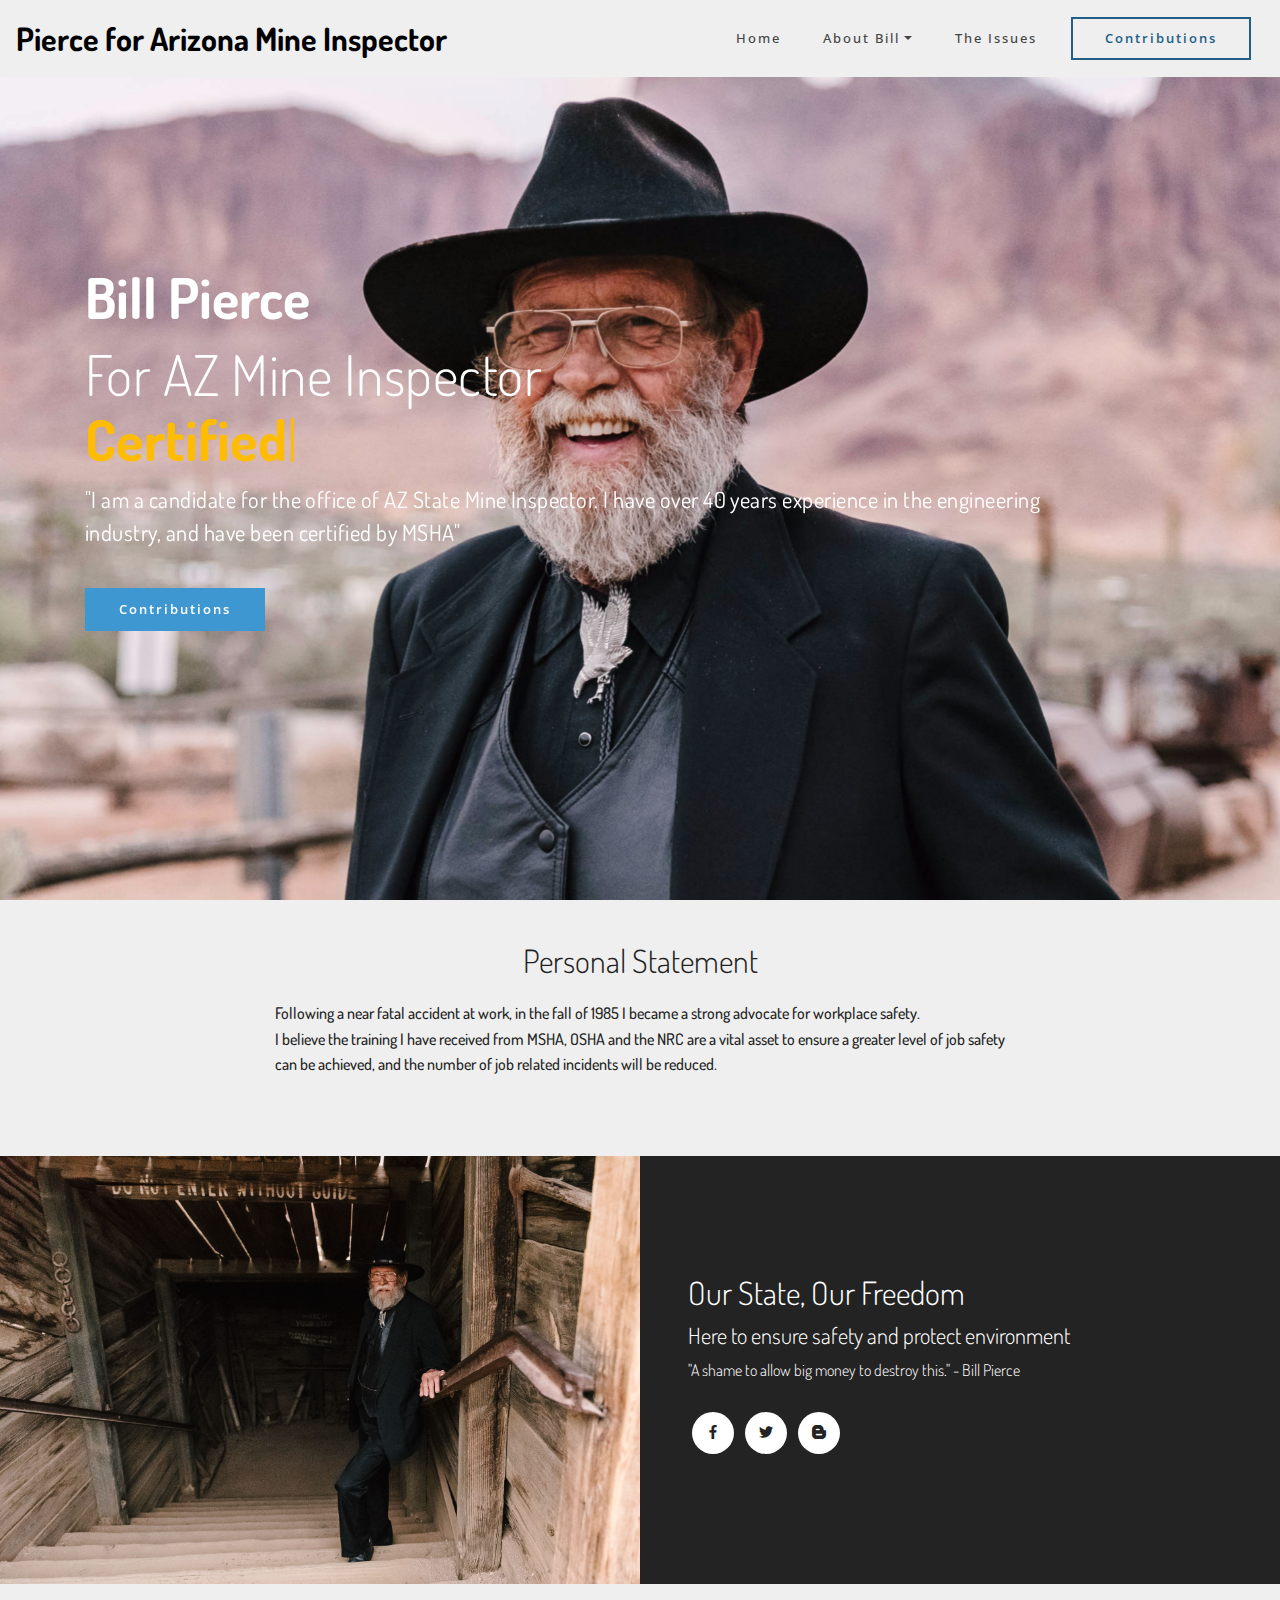
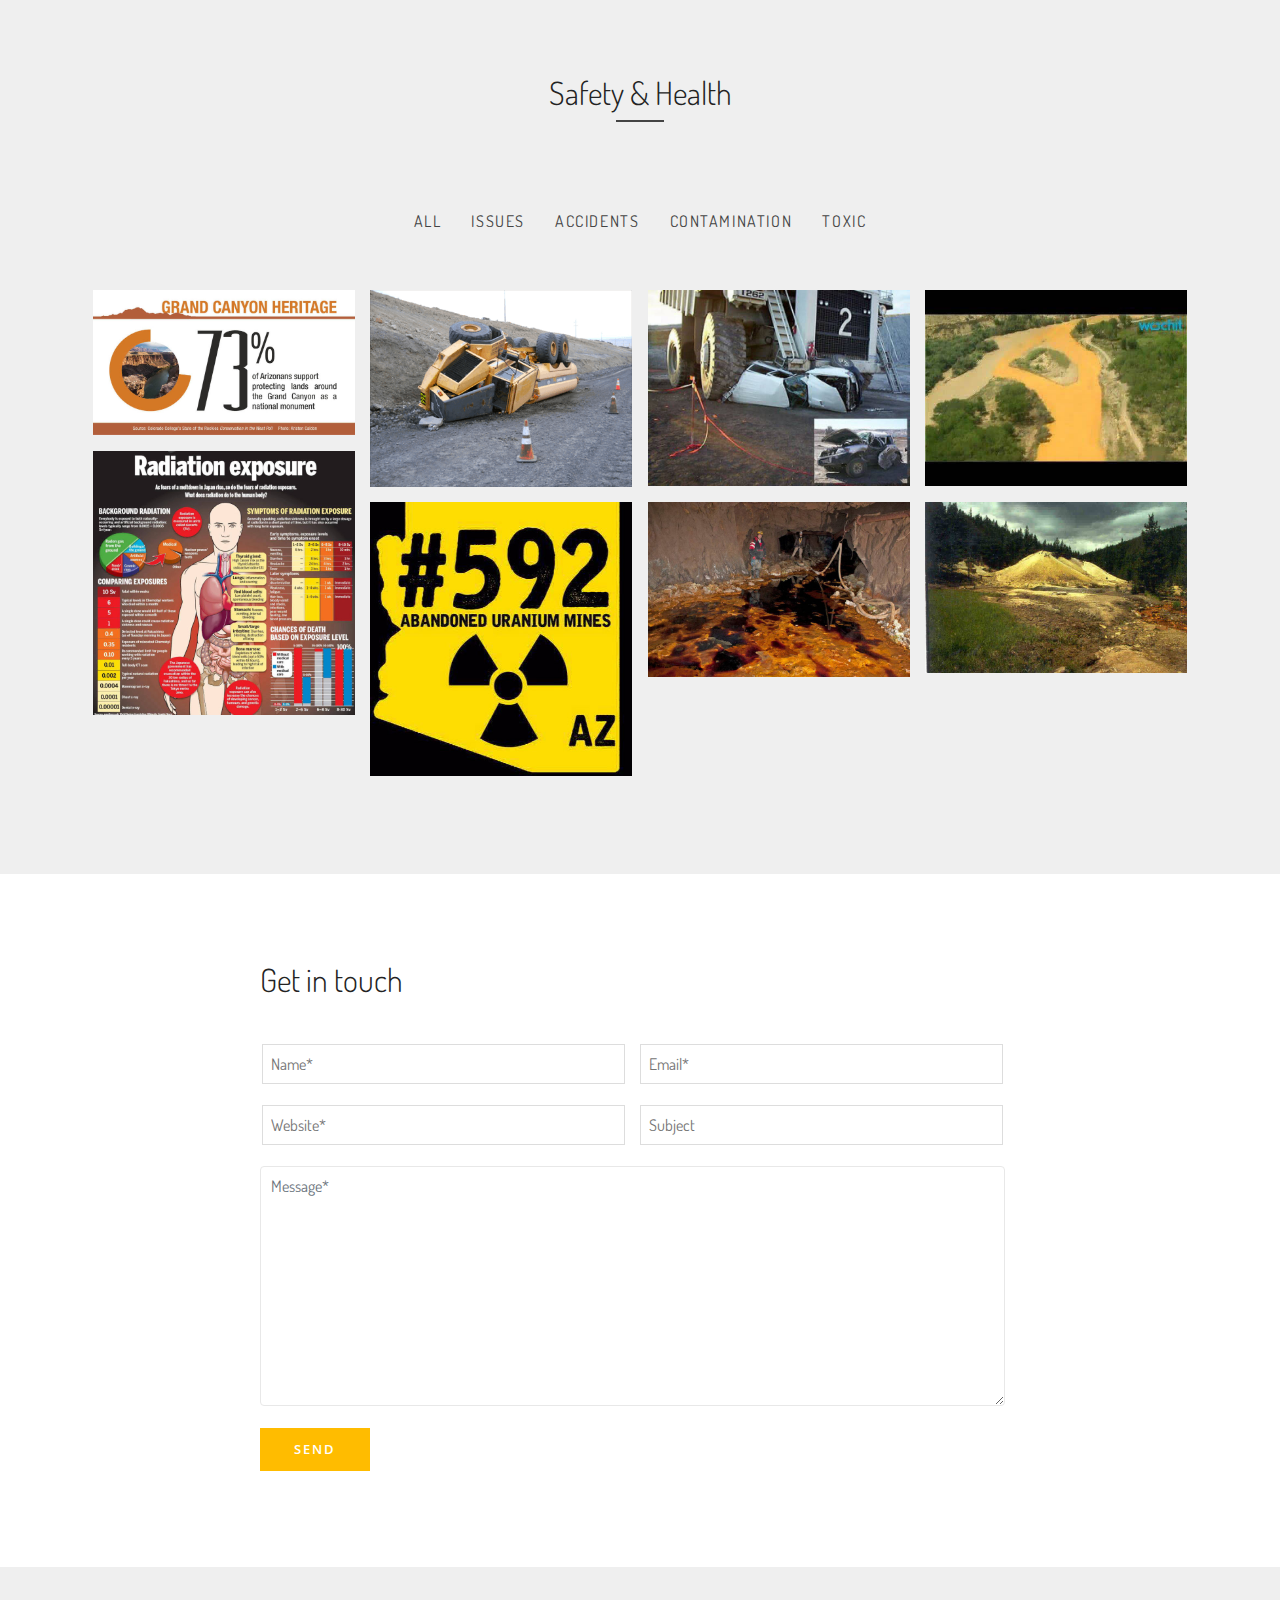
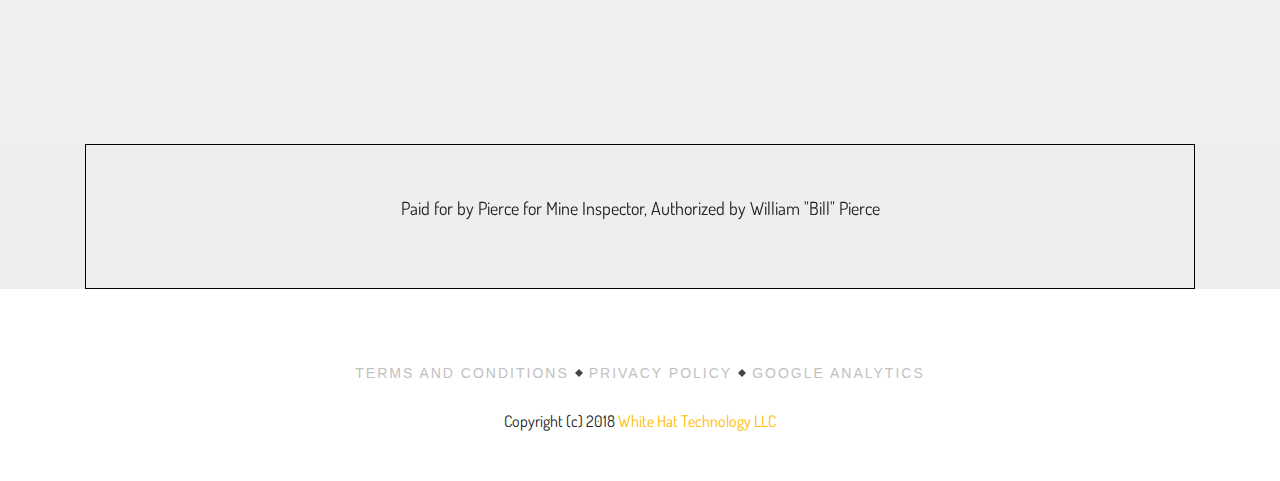
==== index.html @ 4ba1c524 "create github pages" ====
<!DOCTYPE html>
<html >
<head>
  <!-- Site made with Mobirise Website Builder v4.8.1, https://mobirise.com -->
  <meta charset="UTF-8">
  <meta http-equiv="X-UA-Compatible" content="IE=edge">
  <meta name="generator" content="Mobirise v4.8.1, mobirise.com">
  <meta name="viewport" content="width=device-width, initial-scale=1, minimum-scale=1">
  <link rel="shortcut icon" href="assets/images/logo3.png" type="image/x-icon">
  <meta name="description" content="">
  <title>Home</title>
  <link rel="stylesheet" href="assets/web/assets/mobirise-icons/mobirise-icons.css">
  <link rel="stylesheet" href="assets/tether/tether.min.css">
  <link rel="stylesheet" href="assets/bootstrap/css/bootstrap.min.css">
  <link rel="stylesheet" href="assets/bootstrap/css/bootstrap-grid.min.css">
  <link rel="stylesheet" href="assets/bootstrap/css/bootstrap-reboot.min.css">
  <link rel="stylesheet" href="assets/facebook-plugin/style.css">
  <link rel="stylesheet" href="assets/socicon/css/styles.css">
  <link rel="stylesheet" href="assets/dropdown/css/style.css">
  <link rel="stylesheet" href="https://netdna.bootstrapcdn.com/font-awesome/4.0.3/css/font-awesome.css">
  <link rel="stylesheet" href="assets/social-feed-plugin/jquery.socialfeed.css">
  <link rel="stylesheet" href="assets/social-feed-plugin/style.css">
  <link rel="stylesheet" href="assets/theme/css/style.css">
  <link rel="stylesheet" href="assets/gallery/style.css">
  <link rel="stylesheet" href="assets/mobirise/css/mbr-additional.css" type="text/css">
  
  
  
</head>
<body>

<!-- Google Analytics -->
<!-- Global site tag (gtag.js) - Google Analytics -->
<script async src="https://www.googletagmanager.com/gtag/js?id=UA-115016310-4"></script>
<script>
  window.dataLayer = window.dataLayer || [];
  function gtag(){dataLayer.push(arguments);}
  gtag('js', new Date());

  gtag('config', 'UA-115016310-4');
</script>

<!-- /Google Analytics -->


  <section class="menu cid-qOWlimD8Yb" once="menu" id="menu2-0">

    
    

    <nav class="navbar navbar-dropdown navbar-fixed-top navbar-expand-lg">
        <div class="navbar-brand">
            
            <span class="navbar-caption-wrap"><a class="navbar-caption text-black display-2" href="index.html">
                    Pierce for Arizona Mine Inspector 
                </a></span>
        </div>
        <button class="navbar-toggler" type="button" data-toggle="collapse" data-target="#navbarSupportedContent" aria-controls="navbarNavAltMarkup" aria-expanded="false" aria-label="Toggle navigation">
            <div class="hamburger">
                <span></span>
                <span></span>
                <span></span>
                <span></span>
            </div>
        </button>
      <div class="collapse navbar-collapse" id="navbarSupportedContent">
            <ul class="navbar-nav nav-dropdown" data-app-modern-menu="true"><li class="nav-item">
                    <a class="nav-link link text-danger display-4" href="index.html">Home</a>
                </li>
                <li class="nav-item dropdown">
                    <a class="nav-link link dropdown-toggle text-danger display-4" href="https://mobirise.com" data-toggle="dropdown-submenu" aria-expanded="false">About Bill</a><div class="dropdown-menu"><a class="dropdown-item text-danger display-4" href="FamilyLife.html">Family Life</a><a class="dropdown-item text-danger display-4" href="MineInspectorInfo.html" aria-expanded="false">Mine Inspetor Info</a><a class="dropdown-item text-danger display-4" href="MyQualifications.html" aria-expanded="false">My Qualifications</a><a class="dropdown-item text-danger display-4" href="Videos.html" aria-expanded="false">Video Gallery</a><a class="text-danger dropdown-item display-4" href="MineInspectorBlog.html" aria-expanded="true">Blog<br></a></div>
                </li>
                <li class="nav-item">
                    <a class="nav-link link text-danger display-4" href="index.html#gallery1-2">The Issues</a>
                </li></ul>
            <div class="navbar-buttons mbr-section-btn"><a class="btn btn-md btn-secondary-outline display-4" href="https://secure.actblue.com/donate/pierce-for-mine-inspector-1" target="_blank">Contributions</a></div>
      </div>
    </nav>
</section>

<section class="header2 cid-qOWu2Dp7Q0 mbr-fullscreen mbr-parallax-background" id="header2-a">

    

    

    <div class="container">
        <div class="row">
            <div class="mbr-white col-md-12">
                <h1 class="mbr-section-title mbr-white mbr-bold mbr-fonts-style display-1">Bill Pierce</h1>
                <div class="typed-text pb-3 display-1">
                    <span class="mbr-section-subtitle mbr-fonts-style mbr-white display-1">For AZ Mine Inspector<br></span>
                    <span>
                      <span class="animated-element mbr-bold" data-word1="Certified" data-word2="Experienced" data-word3="Committed" data-speed="50">
                      </span>
                    </span>
                </div>
                <p class="mbr-section-text mbr-fonts-style display-5">"I am a candidate for the office of AZ State Mine Inspector. I have over 40 years experience in the engineering <br>industry, and have been certified by MSHA"</p>
                <div class="pt-3 mbr-section-btn"><a class="btn btn-md btn-secondary display-4" type="submit" href="https://secure.actblue.com/donate/pierce-for-mine-inspector-1" target="_blank">Contributions</a></div>
            </div>
        </div>
    </div>
    
</section>

<section class="mbr-section content2 cid-qOWwJ18RwY" id="content2-c">

    

    <div class="container">
        <div class="row justify-content-center">
            <div class="col-md-8 col-sm-12 text-section">
                <h1 class="mbr-fonts-style mbr-title align-left pb-3 display-2">Personal Statement<br></h1>
                <h1 class="mbr-fonts-style mbr-text align-left display-7">Following a near fatal accident at work, in the fall of 1985 I became a strong advocate for workplace safety.
<div>I believe the training I have received from MSHA, OSHA and the NRC are a vital asset to ensure a greater level of job safety can be achieved, and the number of job related incidents will be reduced.
</div><div><br></div></h1>
            </div>
        </div>
    </div>
</section>

<section class="cid-qOYD9djyVG" id="features6-e">

    

    
    <div class="container-fluid">
        <div class="row align-items-center content-row">
          <div class="col-lg-6 wrap-block">
              <h1 class="mbr-section-title mbr-fonts-style mbr-light mbr-white display-2">Our State, Our Freedom</h1>
              <h2 class="mbr-section-subtitle mbr-fonts-style mbr-light mbr-white display-5">Here to ensure safety and protect environment
</h2>
              <h3 class="mbr-text mbr-fonts-style mbr-light mbr-white display-7">"A shame to allow big money to destroy this." - Bill Pierce&nbsp;</h3>
            
            <div class="social-media col-md-12 col-sm-12">
                <ul class="social-list">
                    <li>
                      <a class="icon-transition" href="https://www.facebook.com/BillPierceAz/" target="_blank">
                        <span class="mbr-iconfont socicon-facebook socicon"></span>
                      </a>
                    </li>
                    <li>
                      <a class="icon-transition" href="https://twitter.com/BillPierceAZ" target="_blank">
                        <span class="mbr-iconfont socicon-twitter socicon" style=""></span>
                      </a>
                    </li>
                    <li>
                      <a class="icon-transition" href="MineInspectorBlog.html">
                        <span class="mbr-iconfont socicon-blogger socicon"></span>
                      </a>
                    </li>
                    
                    
                 </ul>
            </div>
          </div>
          <div class="col-lg-6 photo-split">
              <img src="assets/images/bill-pierce-campaign-photos-114-1904x1271.jpg" alt="" title="">
          </div>
      </div>
    </div>
</section>

<section class="mbr-gallery mbr-slider-carousel cid-qOWln5mCV9" id="gallery1-2">

    
    <div class="container">
        <div class="row justify-content-center">
            <div class="col-sm-10">
                <h2 class="mbr-section-title mbr-fonts-styl align-center display-2">Safety &amp; Health<br></h2>
                <div class="underline align-center">
                    <div class="line"></div>
                </div>
                <h3 class="mbr-section-subtitle mbr-light mbr-fonts-style pt-3 align-center display-5"></h3>
            </div>
        </div>
    </div>
    <div class="container">
        <div class="pt-5"><!-- Filter --><div class="mbr-gallery-filter container gallery-filter-active"><ul buttons="0"><li class="mbr-gallery-filter-all"><a class="btn btn-md btn-primary-outline active display-7" href="">All</a></li></ul></div><!-- Gallery --><div class="mbr-gallery-row"><div class="mbr-gallery-layout-default"><div><div><div class="mbr-gallery-item mbr-gallery-item--p1" data-video-url="false" data-tags="Issues"><div href="#lb-gallery1-2" data-slide-to="0" data-toggle="modal"><img src="assets/images/27710043-1862871470424672-1077522731439087601-o-1875x1042-800x445.jpg" alt=""><span class="icon-focus"></span><span class="mbr-gallery-title mbr-fonts-style display-7">The Grand Canyon is important to Arizonians and their political party does nt seem to matter. This issue is non-partisan.</span></div></div><div class="mbr-gallery-item mbr-gallery-item--p1" data-video-url="false" data-tags="Accidents"><div href="#lb-gallery1-2" data-slide-to="1" data-toggle="modal"><img src="assets/images/24176780-1791811124197374-8446377571301419973-n-400x301-400x301.png" alt=""><span class="icon-focus"></span><span class="mbr-gallery-title mbr-fonts-style display-7">Tanker trucks can flip easily due to the fluid nature of the liquid inside the tank shifting.&nbsp;<br></span></div></div><div class="mbr-gallery-item mbr-gallery-item--p1" data-video-url="false" data-tags="Accidents"><div href="#lb-gallery1-2" data-slide-to="2" data-toggle="modal"><img src="assets/images/24174321-1791807594197727-7647047894576081355-n-640x480-640x480.jpg" alt=""><span class="icon-focus"></span><span class="mbr-gallery-title mbr-fonts-style display-7">Existing site near the Grand Canyon</span></div></div><div class="mbr-gallery-item mbr-gallery-item--p1" data-video-url="false" data-tags="Contamination"><div href="#lb-gallery1-2" data-slide-to="3" data-toggle="modal"><img src="assets/images/23472003-1767606196617867-8519566074595833441-n-480x360-480x360.jpg" alt=""><span class="icon-focus"></span><span class="mbr-gallery-title mbr-fonts-style display-7">Toxic uranium spill, Church Rock N.M. 1979</span></div></div><div class="mbr-gallery-item mbr-gallery-item--p1" data-video-url="false" data-tags="Toxic"><div href="#lb-gallery1-2" data-slide-to="4" data-toggle="modal"><img src="assets/images/22861802-1754390477939439-5870135192619738835-o-1235x1247-800x808.jpg" alt=""><span class="icon-focus"></span><span class="mbr-gallery-title mbr-fonts-style display-7">Radiation can cause all kinds of health problems</span></div></div><div class="mbr-gallery-item mbr-gallery-item--p1" data-video-url="false" data-tags="Contamination"><div href="#lb-gallery1-2" data-slide-to="5" data-toggle="modal"><img src="assets/images/24173579-1785960084782478-6610145295212287023-o-1024x683-800x534.jpg" alt=""><span class="icon-focus"></span><span class="mbr-gallery-title mbr-fonts-style display-7">Inside an abandoned uranium mine</span></div></div><div class="mbr-gallery-item mbr-gallery-item--p1" data-video-url="false" data-tags="Contamination"><div href="#lb-gallery1-2" data-slide-to="6" data-toggle="modal"><img src="assets/images/23471904-1767629273282226-1210609732677477103-n-802x524-800x523.jpg" alt=""><span class="icon-focus"></span><span class="mbr-gallery-title mbr-fonts-style display-7">uranium left after mine closure.</span></div></div><div class="mbr-gallery-item mbr-gallery-item--p1" data-video-url="false" data-tags="Toxic"><div href="#lb-gallery1-2" data-slide-to="7" data-toggle="modal"><img src="assets/images/23130699-1760357927342694-9080719662160022245-n-479x740-478x500.jpg" alt=""><span class="icon-focus"></span><span class="mbr-gallery-title mbr-fonts-style display-7">The abandoned uranium mines is still going up, The last count I saw was...</span></div></div></div></div><div class="clearfix"></div></div></div><!-- Lightbox --><div data-app-prevent-settings="" class="mbr-slider modal fade carousel slide" tabindex="-1" data-keyboard="true" data-interval="false" id="lb-gallery1-2"><div class="modal-dialog"><div class="modal-content"><div class="modal-body"><div class="carousel-inner"><div class="carousel-item"><img src="assets/images/27710043-1862871470424672-1077522731439087601-o-1875x1042.jpg" alt=""></div><div class="carousel-item"><img src="assets/images/24176780-1791811124197374-8446377571301419973-n-400x301.png" alt=""></div><div class="carousel-item"><img src="assets/images/24174321-1791807594197727-7647047894576081355-n-640x480.jpg" alt=""></div><div class="carousel-item"><img src="assets/images/23472003-1767606196617867-8519566074595833441-n-480x360.jpg" alt=""></div><div class="carousel-item"><img src="assets/images/22861802-1754390477939439-5870135192619738835-o-1235x1247.jpg" alt=""></div><div class="carousel-item active"><img src="assets/images/24173579-1785960084782478-6610145295212287023-o-1024x683.jpg" alt=""></div><div class="carousel-item"><img src="assets/images/23471904-1767629273282226-1210609732677477103-n-802x524.jpg" alt=""></div><div class="carousel-item"><img src="assets/images/23130699-1760357927342694-9080719662160022245-n-479x740.jpg" alt=""></div></div><a class="carousel-control carousel-control-prev" role="button" data-slide="prev" href="#lb-gallery1-2"><span class="mbri-left mbr-iconfont" aria-hidden="true"></span><span class="sr-only">Previous</span></a><a class="carousel-control carousel-control-next" role="button" data-slide="next" href="#lb-gallery1-2"><span class="mbri-right mbr-iconfont" aria-hidden="true"></span><span class="sr-only">Next</span></a><a class="close" href="#" role="button" data-dismiss="modal"><span class="sr-only">Close</span></a></div></div></div></div></div>
    </div>
</section>

<section class="cid-qYsl6s7U1v" id="form2-2d">

    

    
    <div class="container">
        <div class="row justify-content-center">
            <div class="form-1 col-md-8 col-sm-12" data-form-type="formoid">
                <h1 class="mbr-fonts-style mbr-section-heading display-2">Get in touch
                </h1>
                <div data-form-alert="" hidden="">Thanks for filling out the form!
                </div>
                <form class="mbr-form" action="https://mobirise.com/" method="post" data-form-title="My Mobirise Form"><input type="hidden" name="email" data-form-email="true" value="gWsaoCCRyZmZ+jyykTzb4V4tii3BX2w0jTon06KfCi8txYwpzCLq38Umnmov4Xw9/n9wLrB0wRuZ56Be3nvGqkJ+duLo1vf2JBS0JEvwS+KiFXbiOLAJX/m2FKByyO2d" data-form-field="Email">
                    <div class="row input-main">
                        <div class="col-md-6 input-wrap" data-for="name">
                            <input type="text" class="field display-7" name="name" data-form-field="Name" placeholder="Name*" required="" id="name-form2-2d">
                        </div>
                        <div class="col-md-6 input-wrap" data-for="email">
                            <input type="email" class="field display-7" name="email" data-form-field="Email" placeholder="Email*" required="" id="email-form2-2d">
                        </div>
                    </div>
                    <div class="row input-main">
                        <div class="col-md-6 input-wrap" data-for="website">
                            <input type="text" class="field display-7" name="website" data-form-field="Website" placeholder="Website*" required="" id="website-form2-2d">
                        </div>
                        <div class="col-md-6 input-wrap" data-for="subject">
                            <input type="text" class="field display-7" name="sujbect" data-form-field="Subject" placeholder="Subject" id="sujbect-form2-2d">
                        </div>
                    </div>
                    <div class="form-group" data-for="message">
                        <textarea type="text" class="form-control display-7" name="message" rows="7" placeholder="Message*" data-form-field="Message" id="message-form2-2d"></textarea>
                    </div>
                    <span class="input-group-btn">
                        <button href="" type="submit" class="btn btn-form btn-primary display-4">SEND</button>
                    </span>
                </form>
            </div>
        </div>
   </div>
</section>

<div id="custom-html-2e" custom-code="true" data-rv-view="46"><script type="text/javascript" defer src="//www.123formbuilder.com/embed/3963460.js" data-role="form" data-default-width="650px"></script></div>

<section class="mbr-social-feed loading" id="feed-1a" data-facebook="BillPierceAz" data-twitter="BillPierceAZ" data-google="" data-posts="3" data-youtube="" data-rv-view="47" style="background-color: rgb(239, 239, 239); padding-top: 40px; padding-bottom: 40px;">
    
    <img class="social-feed-container-loading" alt="" src="assets/images/loading.svg">
    <div class="social-feed-container">
    </div>
</section>

<section class="mbr-section mbr-section__comments" id="facebook-comments-block-g" data-rv-view="49" style="background-color: rgb(239, 239, 239); padding-top: 3rem; padding-bottom: 3rem;">
         
    <div class="mbr-section__container mbr-section__container--isolated addons-container">
        <div class="addons-row">
            <div class="addons-container-inner"><div class="facebookPlaceholder" data-numposts="5"><h2>FACEBOOK COMMENTS WILL BE SHOWN ONLY WHEN YOUR SITE IS ONLINE</h2> <img src="assets/images/facebook-comments.jpg"></div></div>
            
           
        </div>
    </div>
</section>

<div id="custom-html-1s" custom-code="true" data-rv-view="51"><section class="mbr-section" data-rv-view="41">
   <div class="mbr-section__container container mbr-section__container--isolated">
             
           <div class="clearbox"><p>Paid for by Pierce for Mine Inspector, Authorized by William "Bill" Pierce</p></div>   
   </div>
</section></div>

<section class="cid-qPTDwUd3is" id="footer1-13">

    

    
       <div class="container text-center">
            <div class="col-md-12 col-sm-12">
              
            </div>
            
            <div class="row justify-content-center">
                <ul class="foot-menu">
                    
                    
                    
                    
                    
                <li class="foot-menu-item mbr-fonts-style display-7">
                        <a href="assets/files/Pierce for Mine Inspector - Terms & Conditions.pdf" class="text-warning" target="_blank">
                            TERMS AND CONDITIONS
                        </a>
                    </li><li class="foot-menu-item mbr-fonts-style display-7">
                        <a href="assets/files/Pierce for Mine Inspector - Privacy Policy.pdf" class="text-warning" target="_blank">
                            PRIVACY POLICY
                        </a>
                        <div class="rhombus"></div>
                    </li><li class="foot-menu-item mbr-fonts-style display-7">
                        <a href="https://www.google.com/analytics/analytics/#?modal_active=none" class="text-warning" target="_blank">
                            GOOGLE ANALYTICS
                        </a>
                        <div class="rhombus"></div>
                    </li></ul>
            </div>
            <div class="row">
                <p class="footer-text col-md-12 col-sm-12 mbr-fonts-style mbr-text display-7">Copyright (c) 2018 <a href="http://www.whitehattechnology.com" target="_blank">White Hat Technology LLC</a></p>
            </div>
       </div>

</section>


  <script src="assets/web/assets/jquery/jquery.min.js"></script>
  <script src="assets/popper/popper.min.js"></script>
  <script src="assets/tether/tether.min.js"></script>
  <script src="assets/bootstrap/js/bootstrap.min.js"></script>
  <script src="https://connect.facebook.net/en_US/sdk.js#xfbml=1&version=v2.5"></script>
  <script src="https://apis.google.com/js/plusone.js"></script>
  <script src="assets/facebook-plugin/facebook-script.js"></script>
  <script src="assets/typed/typed.min.js"></script>
  <script src="assets/parallax/jarallax.min.js"></script>
  <script src="assets/viewportchecker/jquery.viewportchecker.js"></script>
  <script src="assets/masonry/masonry.pkgd.min.js"></script>
  <script src="assets/imagesloaded/imagesloaded.pkgd.min.js"></script>
  <script src="assets/bootstrapcarouselswipe/bootstrap-carousel-swipe.js"></script>
  <script src="assets/sociallikes/social-likes.js"></script>
  <script src="assets/smoothscroll/smooth-scroll.js"></script>
  <script src="assets/dropdown/js/script.min.js"></script>
  <script src="assets/touchswipe/jquery.touch-swipe.min.js"></script>
  <script src="assets/social-feed-plugin/codebird.min.js"></script>
  <script src="assets/social-feed-plugin/moment.js"></script>
  <script src="assets/social-feed-plugin/en-gb.js"></script>
  <script src="assets/social-feed-plugin/doT.js"></script>
  <script src="assets/social-feed-plugin/jquery.socialfeed.js"></script>
  <script src="assets/social-feed-plugin/main.js"></script>
  <script src="assets/theme/js/script.js"></script>
  <script src="assets/gallery/player.min.js"></script>
  <script src="assets/gallery/script.js"></script>
  <script src="assets/formoid/formoid.min.js"></script>
  
  
</body>
</html>
---- assets/web/assets/mobirise-icons/mobirise-icons.css ----
@font-face {
  font-family: 'MobiriseIcons';
  src:  url('mobirise-icons.eot?spat4u');
  src:  url('mobirise-icons.eot?spat4u#iefix') format('embedded-opentype'),
    url('mobirise-icons.ttf?spat4u') format('truetype'),
    url('mobirise-icons.woff?spat4u') format('woff'),
    url('mobirise-icons.svg?spat4u#MobiriseIcons') format('svg');
  font-weight: normal;
  font-style: normal;
}

[class^="mbri-"], [class*=" mbri-"] {
  /* use !important to prevent issues with browser extensions that change fonts */
  font-family: MobiriseIcons !important;
  speak: none;
  font-style: normal;
  font-weight: normal;
  font-variant: normal;
  text-transform: none;
  line-height: 1;

  /* Better Font Rendering =========== */
  -webkit-font-smoothing: antialiased;
  -moz-osx-font-smoothing: grayscale;
}

.mbri-add-submenu:before {
  content: "\e900";
}
.mbri-alert:before {
  content: "\e901";
}
.mbri-align-center:before {
  content: "\e902";
}
.mbri-align-justify:before {
  content: "\e903";
}
.mbri-align-left:before {
  content: "\e904";
}
.mbri-align-right:before {
  content: "\e905";
}
.mbri-android:before {
  content: "\e906";
}
.mbri-apple:before {
  content: "\e907";
}
.mbri-arrow-down:before {
  content: "\e908";
}
.mbri-arrow-next:before {
  content: "\e909";
}
.mbri-arrow-prev:before {
  content: "\e90a";
}
.mbri-arrow-up:before {
  content: "\e90b";
}
.mbri-bold:before {
  content: "\e90c";
}
.mbri-bookmark:before {
  content: "\e90d";
}
.mbri-bootstrap:before {
  content: "\e90e";
}
.mbri-briefcase:before {
  content: "\e90f";
}
.mbri-browse:before {
  content: "\e910";
}
.mbri-bulleted-list:before {
  content: "\e911";
}
.mbri-calendar:before {
  content: "\e912";
}
.mbri-camera:before {
  content: "\e913";
}
.mbri-cart-add:before {
  content: "\e914";
}
.mbri-cart-full:before {
  content: "\e915";
}
.mbri-cash:before {
  content: "\e916";
}
.mbri-change-style:before {
  content: "\e917";
}
.mbri-chat:before {
  content: "\e918";
}
.mbri-clock:before {
  content: "\e919";
}
.mbri-close:before {
  content: "\e91a";
}
.mbri-cloud:before {
  content: "\e91b";
}
.mbri-code:before {
  content: "\e91c";
}
.mbri-contact-form:before {
  content: "\e91d";
}
.mbri-credit-card:before {
  content: "\e91e";
}
.mbri-cursor-click:before {
  content: "\e91f";
}
.mbri-cust-feedback:before {
  content: "\e920";
}
.mbri-database:before {
  content: "\e921";
}
.mbri-delivery:before {
  content: "\e922";
}
.mbri-desktop:before {
  content: "\e923";
}
.mbri-devices:before {
  content: "\e924";
}
.mbri-down:before {
  content: "\e925";
}
.mbri-download:before {
  content: "\e989";
}
.mbri-drag-n-drop:before {
  content: "\e927";
}
.mbri-drag-n-drop2:before {
  content: "\e928";
}
.mbri-edit:before {
  content: "\e929";
}
.mbri-edit2:before {
  content: "\e92a";
}
.mbri-error:before {
  content: "\e92b";
}
.mbri-extension:before {
  content: "\e92c";
}
.mbri-features:before {
  content: "\e92d";
}
.mbri-file:before {
  content: "\e92e";
}
.mbri-flag:before {
  content: "\e92f";
}
.mbri-folder:before {
  content: "\e930";
}
.mbri-gift:before {
  content: "\e931";
}
.mbri-github:before {
  content: "\e932";
}
.mbri-globe:before {
  content: "\e933";
}
.mbri-globe-2:before {
  content: "\e934";
}
.mbri-growing-chart:before {
  content: "\e935";
}
.mbri-hearth:before {
  content: "\e936";
}
.mbri-help:before {
  content: "\e937";
}
.mbri-home:before {
  content: "\e938";
}
.mbri-hot-cup:before {
  content: "\e939";
}
.mbri-idea:before {
  content: "\e93a";
}
.mbri-image-gallery:before {
  content: "\e93b";
}
.mbri-image-slider:before {
  content: "\e93c";
}
.mbri-info:before {
  content: "\e93d";
}
.mbri-italic:before {
  content: "\e93e";
}
.mbri-key:before {
  content: "\e93f";
}
.mbri-laptop:before {
  content: "\e940";
}
.mbri-layers:before {
  content: "\e941";
}
.mbri-left-right:before {
  content: "\e942";
}
.mbri-left:before {
  content: "\e943";
}
.mbri-letter:before {
  content: "\e944";
}
.mbri-like:before {
  content: "\e945";
}
.mbri-link:before {
  content: "\e946";
}
.mbri-lock:before {
  content: "\e947";
}
.mbri-login:before {
  content: "\e948";
}
.mbri-logout:before {
  content: "\e949";
}
.mbri-magic-stick:before {
  content: "\e94a";
}
.mbri-map-pin:before {
  content: "\e94b";
}
.mbri-menu:before {
  content: "\e94c";
}
.mbri-mobile:before {
  content: "\e94d";
}
.mbri-mobile2:before {
  content: "\e94e";
}
.mbri-mobirise:before {
  content: "\e94f";
}
.mbri-more-horizontal:before {
  content: "\e950";
}
.mbri-more-vertical:before {
  content: "\e951";
}
.mbri-music:before {
  content: "\e952";
}
.mbri-new-file:before {
  content: "\e953";
}
.mbri-numbered-list:before {
  content: "\e954";
}
.mbri-opened-folder:before {
  content: "\e955";
}
.mbri-pages:before {
  content: "\e956";
}
.mbri-paper-plane:before {
  content: "\e957";
}
.mbri-paperclip:before {
  content: "\e958";
}
.mbri-photo:before {
  content: "\e959";
}
.mbri-photos:before {
  content: "\e95a";
}
.mbri-pin:before {
  content: "\e95b";
}
.mbri-play:before {
  content: "\e95c";
}
.mbri-plus:before {
  content: "\e95d";
}
.mbri-preview:before {
  content: "\e95e";
}
.mbri-print:before {
  content: "\e95f";
}
.mbri-protect:before {
  content: "\e960";
}
.mbri-question:before {
  content: "\e961";
}
.mbri-quote-left:before {
  content: "\e962";
}
.mbri-quote-right:before {
  content: "\e963";
}
.mbri-refresh:before {
  content: "\e964";
}
.mbri-responsive:before {
  content: "\e965";
}
.mbri-right:before {
  content: "\e966";
}
.mbri-rocket:before {
  content: "\e967";
}
.mbri-sad-face:before {
  content: "\e968";
}
.mbri-sale:before {
  content: "\e969";
}
.mbri-save:before {
  content: "\e96a";
}
.mbri-search:before {
  content: "\e96b";
}
.mbri-setting:before {
  content: "\e96c";
}
.mbri-setting2:before {
  content: "\e96d";
}
.mbri-setting3:before {
  content: "\e96e";
}
.mbri-share:before {
  content: "\e96f";
}
.mbri-shopping-bag:before {
  content: "\e970";
}
.mbri-shopping-basket:before {
  content: "\e971";
}
.mbri-shopping-cart:before {
  content: "\e972";
}
.mbri-sites:before {
  content: "\e973";
}
.mbri-smile-face:before {
  content: "\e974";
}
.mbri-speed:before {
  content: "\e975";
}
.mbri-star:before {
  content: "\e976";
}
.mbri-success:before {
  content: "\e977";
}
.mbri-sun:before {
  content: "\e978";
}
.mbri-sun2:before {
  content: "\e979";
}
.mbri-tablet:before {
  content: "\e97a";
}
.mbri-tablet-vertical:before {
  content: "\e97b";
}
.mbri-target:before {
  content: "\e97c";
}
.mbri-timer:before {
  content: "\e97d";
}
.mbri-to-ftp:before {
  content: "\e97e";
}
.mbri-to-local-drive:before {
  content: "\e97f";
}
.mbri-touch-swipe:before {
  content: "\e980";
}
.mbri-touch:before {
  content: "\e981";
}
.mbri-trash:before {
  content: "\e982";
}
.mbri-underline:before {
  content: "\e983";
}
.mbri-unlink:before {
  content: "\e984";
}
.mbri-unlock:before {
  content: "\e985";
}
.mbri-up-down:before {
  content: "\e986";
}
.mbri-up:before {
  content: "\e987";
}
.mbri-update:before {
  content: "\e988";
}
.mbri-upload:before {
 content: "\e926"; 
}
.mbri-user:before {
  content: "\e98a";
}
.mbri-user2:before {
  content: "\e98b";
}
.mbri-users:before {
  content: "\e98c";
}
.mbri-video:before {
  content: "\e98d";
}
.mbri-video-play:before {
  content: "\e98e";
}
.mbri-watch:before {
  content: "\e98f";
}
.mbri-website-theme:before {
  content: "\e990";
}
.mbri-wifi:before {
  content: "\e991";
}
.mbri-windows:before {
  content: "\e992";
}
.mbri-zoom-out:before {
  content: "\e993";
}
.mbri-redo:before {
  content: "\e994";
}
.mbri-undo:before {
  content: "\e995";
}
---- assets/facebook-plugin/style.css ----
.mbr-section.mbr-section__comments{
    position: relative;
}
.mbr-section__comments{
    background-size: cover;
}
.addons-container {
  position: relative;
  margin-left: auto;
  margin-right: auto;
  padding-right: 15px;
  padding-left: 15px; }
  @media (min-width: 576px) {
    .addons-container {
      padding-right: 15px;
      padding-left: 15px; } }
  @media (min-width: 768px) {
    .addons-container {
      padding-right: 15px;
      padding-left: 15px; } }
  @media (min-width: 992px) {
    .addons-container {
      padding-right: 15px;
      padding-left: 15px; } }
  @media (min-width: 1200px) {
    .addons-container {
      padding-right: 15px;
      padding-left: 15px; } }
  @media (min-width: 576px) {
    .addons-container {
      width: 540px;
      max-width: 100%; } }
  @media (min-width: 768px) {
    .addons-container {
      width: 720px;
      max-width: 100%; } }
  @media (min-width: 992px) {
    .addons-container {
      width: 960px;
      max-width: 100%; } }
  @media (min-width: 1200px) {
    .addons-container {
      width: 1140px;
      max-width: 100%; } }

.addons-container-inner{
    position: relative;
    width: 100%;
    min-height: 1px;
    padding-right: 15px;
    padding-left: 15px;
}
@media (min-width: 567px) {
    .addons-container-inner{
        -ms-flex: 0 0 66.666667%;
        flex: 0 0 66.666667%;
        max-width: 66.666667%;
    }
}
.addons-row{
    display: flex;
    justify-content:center;
}
---- assets/socicon/css/styles.css ----
@charset "UTF-8";

@font-face {
  font-family: "socicon";
  src:url("../fonts/socicon.eot");
  src:url("../fonts/socicon.eot?#iefix") format("embedded-opentype"),
    url("../fonts/socicon.woff") format("woff"),
    url("../fonts/socicon.ttf") format("truetype"),
    url("../fonts/socicon.svg#socicon") format("svg");
  font-weight: normal;
  font-style: normal;

}

[data-icon]:before {
  font-family: "socicon" !important;
  content: attr(data-icon);
  font-style: normal !important;
  font-weight: normal !important;
  font-variant: normal !important;
  text-transform: none !important;
  speak: none;
  line-height: 1;
  -webkit-font-smoothing: antialiased;
  -moz-osx-font-smoothing: grayscale;
}

[class^="socicon-"]:before,
[class*=" socicon-"]:before {
  font-family: "socicon" !important;
  font-style: normal !important;
  font-weight: normal !important;
  font-variant: normal !important;
  text-transform: none !important;
  speak: none;
  line-height: 1;
  -webkit-font-smoothing: antialiased;
  -moz-osx-font-smoothing: grayscale;
}

.socicon-modelmayhem:before {
  content: "\e000";
}
.socicon-mixcloud:before {
  content: "\e001";
}
.socicon-drupal:before {
  content: "\e002";
}
.socicon-swarm:before {
  content: "\e003";
}
.socicon-istock:before {
  content: "\e004";
}
.socicon-yammer:before {
  content: "\e005";
}
.socicon-ello:before {
  content: "\e006";
}
.socicon-stackoverflow:before {
  content: "\e007";
}
.socicon-persona:before {
  content: "\e008";
}
.socicon-triplej:before {
  content: "\e009";
}
.socicon-houzz:before {
  content: "\e00a";
}
.socicon-rss:before {
  content: "\e00b";
}
.socicon-paypal:before {
  content: "\e00c";
}
.socicon-odnoklassniki:before {
  content: "\e00d";
}
.socicon-airbnb:before {
  content: "\e00e";
}
.socicon-periscope:before {
  content: "\e00f";
}
.socicon-outlook:before {
  content: "\e010";
}
.socicon-coderwall:before {
  content: "\e011";
}
.socicon-tripadvisor:before {
  content: "\e012";
}
.socicon-appnet:before {
  content: "\e013";
}
.socicon-goodreads:before {
  content: "\e014";
}
.socicon-tripit:before {
  content: "\e015";
}
.socicon-lanyrd:before {
  content: "\e016";
}
.socicon-slideshare:before {
  content: "\e017";
}
.socicon-buffer:before {
  content: "\e018";
}
.socicon-disqus:before {
  content: "\e019";
}
.socicon-vkontakte:before {
  content: "\e01a";
}
.socicon-whatsapp:before {
  content: "\e01b";
}
.socicon-patreon:before {
  content: "\e01c";
}
.socicon-storehouse:before {
  content: "\e01d";
}
.socicon-pocket:before {
  content: "\e01e";
}
.socicon-mail:before {
  content: "\e01f";
}
.socicon-blogger:before {
  content: "\e020";
}
.socicon-technorati:before {
  content: "\e021";
}
.socicon-reddit:before {
  content: "\e022";
}
.socicon-dribbble:before {
  content: "\e023";
}
.socicon-stumbleupon:before {
  content: "\e024";
}
.socicon-digg:before {
  content: "\e025";
}
.socicon-envato:before {
  content: "\e026";
}
.socicon-behance:before {
  content: "\e027";
}
.socicon-delicious:before {
  content: "\e028";
}
.socicon-deviantart:before {
  content: "\e029";
}
.socicon-forrst:before {
  content: "\e02a";
}
.socicon-play:before {
  content: "\e02b";
}
.socicon-zerply:before {
  content: "\e02c";
}
.socicon-wikipedia:before {
  content: "\e02d";
}
.socicon-apple:before {
  content: "\e02e";
}
.socicon-flattr:before {
  content: "\e02f";
}
.socicon-github:before {
  content: "\e030";
}
.socicon-renren:before {
  content: "\e031";
}
.socicon-friendfeed:before {
  content: "\e032";
}
.socicon-newsvine:before {
  content: "\e033";
}
.socicon-identica:before {
  content: "\e034";
}
.socicon-bebo:before {
  content: "\e035";
}
.socicon-zynga:before {
  content: "\e036";
}
.socicon-steam:before {
  content: "\e037";
}
.socicon-xbox:before {
  content: "\e038";
}
.socicon-windows:before {
  content: "\e039";
}
.socicon-qq:before {
  content: "\e03a";
}
.socicon-douban:before {
  content: "\e03b";
}
.socicon-meetup:before {
  content: "\e03c";
}
.socicon-playstation:before {
  content: "\e03d";
}
.socicon-android:before {
  content: "\e03e";
}
.socicon-snapchat:before {
  content: "\e03f";
}
.socicon-twitter:before {
  content: "\e040";
}
.socicon-facebook:before {
  content: "\e041";
}
.socicon-googleplus:before {
  content: "\e042";
}
.socicon-pinterest:before {
  content: "\e043";
}
.socicon-foursquare:before {
  content: "\e044";
}
.socicon-yahoo:before {
  content: "\e045";
}
.socicon-skype:before {
  content: "\e046";
}
.socicon-yelp:before {
  content: "\e047";
}
.socicon-feedburner:before {
  content: "\e048";
}
.socicon-linkedin:before {
  content: "\e049";
}
.socicon-viadeo:before {
  content: "\e04a";
}
.socicon-xing:before {
  content: "\e04b";
}
.socicon-myspace:before {
  content: "\e04c";
}
.socicon-soundcloud:before {
  content: "\e04d";
}
.socicon-spotify:before {
  content: "\e04e";
}
.socicon-grooveshark:before {
  content: "\e04f";
}
.socicon-lastfm:before {
  content: "\e050";
}
.socicon-youtube:before {
  content: "\e051";
}
.socicon-vimeo:before {
  content: "\e052";
}
.socicon-dailymotion:before {
  content: "\e053";
}
.socicon-vine:before {
  content: "\e054";
}
.socicon-flickr:before {
  content: "\e055";
}
.socicon-500px:before {
  content: "\e056";
}
.socicon-wordpress:before {
  content: "\e058";
}
.socicon-tumblr:before {
  content: "\e059";
}
.socicon-twitch:before {
  content: "\e05a";
}
.socicon-8tracks:before {
  content: "\e05b";
}
.socicon-amazon:before {
  content: "\e05c";
}
.socicon-icq:before {
  content: "\e05d";
}
.socicon-smugmug:before {
  content: "\e05e";
}
.socicon-ravelry:before {
  content: "\e05f";
}
.socicon-weibo:before {
  content: "\e060";
}
.socicon-baidu:before {
  content: "\e061";
}
.socicon-angellist:before {
  content: "\e062";
}
.socicon-ebay:before {
  content: "\e063";
}
.socicon-imdb:before {
  content: "\e064";
}
.socicon-stayfriends:before {
  content: "\e065";
}
.socicon-residentadvisor:before {
  content: "\e066";
}
.socicon-google:before {
  content: "\e067";
}
.socicon-yandex:before {
  content: "\e068";
}
.socicon-sharethis:before {
  content: "\e069";
}
.socicon-bandcamp:before {
  content: "\e06a";
}
.socicon-itunes:before {
  content: "\e06b";
}
.socicon-deezer:before {
  content: "\e06c";
}
.socicon-telegram:before {
  content: "\e06e";
}
.socicon-openid:before {
  content: "\e06f";
}
.socicon-amplement:before {
  content: "\e070";
}
.socicon-viber:before {
  content: "\e071";
}
.socicon-zomato:before {
  content: "\e072";
}
.socicon-draugiem:before {
  content: "\e074";
}
.socicon-endomodo:before {
  content: "\e075";
}
.socicon-filmweb:before {
  content: "\e076";
}
.socicon-stackexchange:before {
  content: "\e077";
}
.socicon-wykop:before {
  content: "\e078";
}
.socicon-teamspeak:before {
  content: "\e079";
}
.socicon-teamviewer:before {
  content: "\e07a";
}
.socicon-ventrilo:before {
  content: "\e07b";
}
.socicon-younow:before {
  content: "\e07c";
}
.socicon-raidcall:before {
  content: "\e07d";
}
.socicon-mumble:before {
  content: "\e07e";
}
.socicon-medium:before {
  content: "\e06d";
}
.socicon-bebee:before {
  content: "\e07f";
}
.socicon-hitbox:before {
  content: "\e080";
}
.socicon-reverbnation:before {
  content: "\e081";
}
.socicon-formulr:before {
  content: "\e082";
}
.socicon-instagram:before {
  content: "\e057";
}
.socicon-battlenet:before {
  content: "\e083";
}
.socicon-chrome:before {
  content: "\e084";
}
.socicon-discord:before {
  content: "\e086";
}
.socicon-issuu:before {
  content: "\e087";
}
.socicon-macos:before {
  content: "\e088";
}
.socicon-firefox:before {
  content: "\e089";
}
.socicon-opera:before {
  content: "\e08d";
}
.socicon-keybase:before {
  content: "\e090";
}
.socicon-alliance:before {
  content: "\e091";
}
.socicon-livejournal:before {
  content: "\e092";
}
.socicon-googlephotos:before {
  content: "\e093";
}
.socicon-horde:before {
  content: "\e094";
}
.socicon-etsy:before {
  content: "\e095";
}
.socicon-zapier:before {
  content: "\e096";
}
.socicon-google-scholar:before {
  content: "\e097";
}
.socicon-researchgate:before {
  content: "\e098";
}
.socicon-wechat:before {
  content: "\e099";
}
.socicon-strava:before {
  content: "\e09a";
}
.socicon-line:before {
  content: "\e09b";
}
.socicon-lyft:before {
  content: "\e09c";
}
.socicon-uber:before {
  content: "\e09d";
}
.socicon-songkick:before {
  content: "\e09e";
}
.socicon-viewbug:before {
  content: "\e09f";
}
.socicon-googlegroups:before {
  content: "\e0a0";
}
.socicon-quora:before {
  content: "\e073";
}
.socicon-diablo:before {
  content: "\e085";
}
.socicon-blizzard:before {
  content: "\e0a1";
}
.socicon-hearthstone:before {
  content: "\e08b";
}
.socicon-heroes:before {
  content: "\e08a";
}
.socicon-overwatch:before {
  content: "\e08c";
}
.socicon-warcraft:before {
  content: "\e08e";
}
.socicon-starcraft:before {
  content: "\e08f";
}
.socicon-beam:before {
  content: "\e0a2";
}
.socicon-curse:before {
  content: "\e0a3";
}
.socicon-player:before {
  content: "\e0a4";
}
.socicon-streamjar:before {
  content: "\e0a5";
}
.socicon-nintendo:before {
  content: "\e0a6";
}
.socicon-hellocoton:before {
  content: "\e0a7";
}
---- assets/dropdown/css/style.css ----
.navbar-dropdown {
  left: 0;
  padding: 0;
  position: absolute;
  right: 0;
  top: 0;
  transition: all 0.45s ease;
  z-index: 1030;
  background: #282828; }
  .navbar-dropdown .navbar-logo {
    margin-right: 0.8rem;
    transition: margin 0.3s ease-in-out;
    vertical-align: middle; }
    .navbar-dropdown .navbar-logo img {
      height: 3.125rem;
      transition: all 0.3s ease-in-out; }
    .navbar-dropdown .navbar-logo.mbr-iconfont {
      font-size: 3.125rem;
      line-height: 3.125rem; }
  .navbar-dropdown .navbar-caption {
    font-weight: 700;
    white-space: normal;
    vertical-align: -4px;
    line-height: 3.125rem !important; }
    .navbar-dropdown .navbar-caption, .navbar-dropdown .navbar-caption:hover {
      color: inherit;
      text-decoration: none; }
  .navbar-dropdown .mbr-iconfont + .navbar-caption {
    vertical-align: -1px; }
  .navbar-dropdown.navbar-fixed-top {
    position: fixed; }
  .navbar-dropdown .navbar-brand span {
    vertical-align: -4px; }
  .navbar-dropdown.bg-color.transparent {
    background: none; }
  .navbar-dropdown.navbar-short .navbar-brand {
    padding: 0.625rem 0; }
    .navbar-dropdown.navbar-short .navbar-brand span {
      vertical-align: -1px; }
  .navbar-dropdown.navbar-short .navbar-caption {
    line-height: 2.375rem !important;
    vertical-align: -2px; }
  .navbar-dropdown.navbar-short .navbar-logo {
    margin-right: 0.5rem; }
    .navbar-dropdown.navbar-short .navbar-logo img {
      height: 2.375rem; }
    .navbar-dropdown.navbar-short .navbar-logo.mbr-iconfont {
      font-size: 2.375rem;
      line-height: 2.375rem; }
  .navbar-dropdown.navbar-short .mbr-table-cell {
    height: 3.625rem; }
  .navbar-dropdown .navbar-close {
    left: 0.6875rem;
    position: fixed;
    top: 0.75rem;
    z-index: 1000; }
  .navbar-dropdown .hamburger-icon {
    content: "";
    display: inline-block;
    vertical-align: middle;
    width: 16px;
    -webkit-box-shadow: 0 -6px 0 1px #282828,0 0 0 1px #282828,0 6px 0 1px #282828;
    -moz-box-shadow: 0 -6px 0 1px #282828,0 0 0 1px #282828,0 6px 0 1px #282828;
    box-shadow: 0 -6px 0 1px #282828,0 0 0 1px #282828,0 6px 0 1px #282828; }

.dropdown-menu .dropdown-toggle[data-toggle="dropdown-submenu"]::after {
  border-bottom: 0.35em solid transparent;
  border-left: 0.35em solid;
  border-right: 0;
  border-top: 0.35em solid transparent;
  margin-left: 0.3rem; }

.dropdown-menu .dropdown-item:focus {
  outline: 0; }

.nav-dropdown {
  font-size: 0.75rem;
  font-weight: 500;
  height: auto !important; }
  .nav-dropdown .nav-btn {
    padding-left: 1rem; }
  .nav-dropdown .link {
    margin: .667em 1.667em;
    font-weight: 500;
    padding: 0;
    transition: color .2s ease-in-out; }
    .nav-dropdown .link.dropdown-toggle {
      margin-right: 2.583em; }
      .nav-dropdown .link.dropdown-toggle::after {
        margin-left: .25rem;
        border-top: 0.35em solid;
        border-right: 0.35em solid transparent;
        border-left: 0.35em solid transparent;
        border-bottom: 0; }
      .nav-dropdown .link.dropdown-toggle[aria-expanded="true"] {
        margin: 0;
        padding: 0.667em 3.263em  0.667em 1.667em; }
  .nav-dropdown .link::after,
  .nav-dropdown .dropdown-item::after {
    color: inherit; }
  .nav-dropdown .btn {
    font-size: 0.75rem;
    font-weight: 700;
    letter-spacing: 0;
    margin-bottom: 0;
    padding-left: 1.25rem;
    padding-right: 1.25rem; }
  .nav-dropdown .dropdown-menu {
    border-radius: 0;
    border: 0;
    left: 0;
    margin: 0;
    padding-bottom: 1.25rem;
    padding-top: 1.25rem;
    position: relative; }
  .nav-dropdown .dropdown-submenu {
    margin-left: 0.125rem;
    top: 0; }
  .nav-dropdown .dropdown-item {
    font-weight: 500;
    line-height: 2;
    padding: 0.3846em 4.615em 0.3846em 1.5385em;
    position: relative;
    transition: color .2s ease-in-out, background-color .2s ease-in-out; }
    .nav-dropdown .dropdown-item::after {
      margin-top: -0.3077em;
      position: absolute;
      right: 1.1538em;
      top: 50%; }
    .nav-dropdown .dropdown-item:focus, .nav-dropdown .dropdown-item:hover {
      background: none; }

@media (max-width: 767px) {
  .nav-dropdown.navbar-toggleable-sm {
    bottom: 0;
    display: none;
    left: 0;
    overflow-x: hidden;
    position: fixed;
    top: 0;
    transform: translateX(-100%);
    -ms-transform: translateX(-100%);
    -webkit-transform: translateX(-100%);
    width: 18.75rem;
    z-index: 999; } }
.nav-dropdown.navbar-toggleable-xl {
  bottom: 0;
  display: none;
  left: 0;
  overflow-x: hidden;
  position: fixed;
  top: 0;
  transform: translateX(-100%);
  -ms-transform: translateX(-100%);
  -webkit-transform: translateX(-100%);
  width: 18.75rem;
  z-index: 999; }

.nav-dropdown-sm {
  display: block !important;
  overflow-x: hidden;
  overflow: auto;
  padding-top: 3.875rem; }
  .nav-dropdown-sm::after {
    content: "";
    display: block;
    height: 3rem;
    width: 100%; }
  .nav-dropdown-sm.collapse.in ~ .navbar-close {
    display: block !important; }
  .nav-dropdown-sm.collapsing, .nav-dropdown-sm.collapse.in {
    transform: translateX(0);
    -ms-transform: translateX(0);
    -webkit-transform: translateX(0);
    transition: all 0.25s ease-out;
    -webkit-transition: all 0.25s ease-out;
    background: #282828; }
  .nav-dropdown-sm.collapsing[aria-expanded="false"] {
    transform: translateX(-100%);
    -ms-transform: translateX(-100%);
    -webkit-transform: translateX(-100%); }
  .nav-dropdown-sm .nav-item {
    display: block;
    margin-left: 0 !important;
    padding-left: 0; }
  .nav-dropdown-sm .link,
  .nav-dropdown-sm .dropdown-item {
    border-top: 1px dotted rgba(255, 255, 255, 0.1);
    font-size: 0.8125rem;
    line-height: 1.6;
    margin: 0 !important;
    padding: 0.875rem 2.4rem 0.875rem 1.5625rem !important;
    position: relative;
    white-space: normal; }
    .nav-dropdown-sm .link:focus, .nav-dropdown-sm .link:hover,
    .nav-dropdown-sm .dropdown-item:focus,
    .nav-dropdown-sm .dropdown-item:hover {
      background: rgba(0, 0, 0, 0.2) !important;
      color: #c0a375; }
  .nav-dropdown-sm .nav-btn {
    position: relative;
    padding: 1.5625rem 1.5625rem 0 1.5625rem; }
    .nav-dropdown-sm .nav-btn::before {
      border-top: 1px dotted rgba(255, 255, 255, 0.1);
      content: "";
      left: 0;
      position: absolute;
      top: 0;
      width: 100%; }
    .nav-dropdown-sm .nav-btn + .nav-btn {
      padding-top: 0.625rem; }
      .nav-dropdown-sm .nav-btn + .nav-btn::before {
        display: none; }
  .nav-dropdown-sm .btn {
    padding: 0.625rem 0; }
  .nav-dropdown-sm .dropdown-toggle[data-toggle="dropdown-submenu"]::after {
    margin-left: .25rem;
    border-top: 0.35em solid;
    border-right: 0.35em solid transparent;
    border-left: 0.35em solid transparent;
    border-bottom: 0; }
  .nav-dropdown-sm .dropdown-toggle[data-toggle="dropdown-submenu"][aria-expanded="true"]::after {
    border-top: 0;
    border-right: 0.35em solid transparent;
    border-left: 0.35em solid transparent;
    border-bottom: 0.35em solid; }
  .nav-dropdown-sm .dropdown-menu {
    margin: 0;
    padding: 0;
    position: relative;
    top: 0;
    left: 0;
    width: 100%;
    border: 0;
    float: none;
    border-radius: 0;
    background: none; }
  .nav-dropdown-sm .dropdown-submenu {
    left: 100%;
    margin-left: 0.125rem;
    margin-top: -1.25rem;
    top: 0; }

.navbar-toggleable-sm .nav-dropdown .dropdown-menu {
  position: absolute; }

.navbar-toggleable-sm .nav-dropdown .dropdown-submenu {
  left: 100%;
  margin-left: 0.125rem;
  margin-top: -1.25rem;
  top: 0; }

.navbar-toggleable-sm.opened .nav-dropdown .dropdown-menu {
  position: relative; }

.navbar-toggleable-sm.opened .nav-dropdown .dropdown-submenu {
  left: 0;
  margin-left: 00rem;
  margin-top: 0rem;
  top: 0; }

.is-builder .nav-dropdown.collapsing {
  transition: none !important; }

/*# sourceMappingURL=style.css.map */
---- assets/social-feed-plugin/style.css ----
.social-feed-container {
  z-index: 3;
  max-width: 600px;
  margin: 0 auto;
  position: relative;
}

.is-builder  .mbr-social-feed{
  min-height: 125px;
}
.mbr-social-feed {
  text-align: center;
  
  position: relative;
  background-size: cover;
  padding-top: 20px;
  padding-bottom: 20px;
}

.social-feed-container-loading {
  margin: 0 auto;
  display: none;
}

.is-builder .loading .social-feed-container-loading {
  display: block;
}

.social-feed-element iframe {
  width: 100%;
  height: 300px;
  text-align: center;
  margin: 0 auto;
  display: block;
}

@media (max-width: 768px) {
  .social-feed-element {
    margin-left: 0px !important;
    margin-right: 0px !important;
  }
}
---- assets/theme/css/style.css ----
.engine {
	position: absolute;
	text-indent: -2400px;
	text-align: center;
	padding: 0;
	top: 0;
	left: -2400px;
}/*!
 * Mobirise v4 theme (https://mobirise.com/)
 * Copyright 2017 Mobirise
 */
section {
  background-color: #eeeeee; }

section,
.container,
.container-fluid {
  position: relative;
  word-wrap: break-word; }

a.mbr-iconfont:hover {
  text-decoration: none; }

.article .lead p, .article .lead ul, .article .lead ol, .article .lead pre, .article .lead blockquote {
  margin-bottom: 0; }

a {
  font-style: normal;
  font-weight: 400;
  cursor: pointer; }
  a, a:hover {
    text-decoration: none; }

figure {
  margin-bottom: 0; }

body {
  color: #232323; }

h1, h2, h3, h4, h5, h6,
.h1, .h2, .h3, .h4, .h5, .h6,
.display-1, .display-2, .display-3, .display-4 {
  line-height: 1;
  word-break: break-word;
  word-wrap: break-word; }

b, strong {
  font-weight: bold; }

blockquote {
  padding: 10px 0 10px 20px;
  position: relative;
  border-left: 2px solid;
  border-color: #ff3366; }

input:-webkit-autofill, input:-webkit-autofill:hover, input:-webkit-autofill:focus, input:-webkit-autofill:active {
  transition-delay: 9999s;
  transition-property: background-color, color; }

textarea[type="hidden"] {
  display: none; }

body {
  position: relative; }

section {
  background-position: 50% 50%;
  background-repeat: no-repeat;
  background-size: cover; }
  section .mbr-background-video,
  section .mbr-background-video-preview {
    position: absolute;
    bottom: 0;
    left: 0;
    right: 0;
    top: 0; }

.hidden {
  visibility: hidden; }

.mbr-z-index20 {
  z-index: 20; }

/*! Base colors */
.mbr-white {
  color: #ffffff; }

.mbr-black {
  color: #000000; }

.mbr-bg-white {
  background-color: #ffffff; }

.mbr-bg-black {
  background-color: #000000; }

/*! Text-aligns */
.align-left {
  text-align: left; }

.align-center {
  text-align: center; }

.align-right {
  text-align: right; }

@media (max-width: 767px) {
  .align-left, .align-center, .align-right, .mbr-section-btn, .mbr-section-title {
    text-align: center; } }
/*! Font-weight  */
.mbr-light {
  font-weight: 300; }

.mbr-regular {
  font-weight: 400; }

.mbr-semibold {
  font-weight: 500; }

.mbr-bold {
  font-weight: 700; }

/*! Media  */
.media-size-item {
  -webkit-flex: 1 1 auto;
  -moz-flex: 1 1 auto;
  -ms-flex: 1 1 auto;
  -o-flex: 1 1 auto;
  flex: 1 1 auto; }

.media-content {
  -webkit-flex-basis: 100%;
  flex-basis: 100%; }

.media-container-row {
  display: -ms-flexbox;
  display: -webkit-flex;
  display: flex;
  -webkit-flex-direction: row;
  -ms-flex-direction: row;
  flex-direction: row;
  -webkit-flex-wrap: wrap;
  -ms-flex-wrap: wrap;
  flex-wrap: wrap;
  -webkit-justify-content: center;
  -ms-flex-pack: center;
  justify-content: center;
  -webkit-align-content: center;
  -ms-flex-line-pack: center;
  align-content: center;
  -webkit-align-items: start;
  -ms-flex-align: start;
  align-items: start; }
  .media-container-row .media-size-item {
    width: 400px; }

.media-container-column {
  display: -ms-flexbox;
  display: -webkit-flex;
  display: flex;
  -webkit-flex-direction: column;
  -ms-flex-direction: column;
  flex-direction: column;
  -webkit-flex-wrap: wrap;
  -ms-flex-wrap: wrap;
  flex-wrap: wrap;
  -webkit-justify-content: center;
  -ms-flex-pack: center;
  justify-content: center;
  -webkit-align-content: center;
  -ms-flex-line-pack: center;
  align-content: center;
  -webkit-align-items: stretch;
  -ms-flex-align: stretch;
  align-items: stretch; }
  .media-container-column > * {
    width: 100%; }

@media (min-width: 992px) {
  .media-container-row {
    -webkit-flex-wrap: nowrap;
    -ms-flex-wrap: nowrap;
    flex-wrap: nowrap; } }
figure {
  overflow: hidden; }

figure[mbr-media-size] {
  transition: width 0.1s; }

.mbr-figure img, .mbr-figure iframe {
  display: block;
  width: 100%; }

.card {
  background-color: transparent;
  border: none; }

.card-img {
  text-align: center;
  flex-shrink: 0; }

.media {
  max-width: 100%;
  margin: 0 auto; }

.mbr-figure {
  -ms-flex-item-align: center;
  -ms-grid-row-align: center;
  -webkit-align-self: center;
  align-self: center; }

.media-container > div {
  max-width: 100%; }

.mbr-figure img, .card-img img {
  width: 100%; }

@media (max-width: 991px) {
  .media-size-item {
    width: auto !important; }

  .media {
    width: auto; }

  .mbr-figure {
    width: 100% !important; } }
/*! Buttons */
.mbr-section-btn {
  margin-left: -.25rem;
  margin-right: -.25rem;
  font-size: 0; }

nav .mbr-section-btn {
  margin-left: 0rem;
  margin-right: 0rem; }

/*! Btn icon margin */
.btn .mbr-iconfont, .btn.btn-sm .mbr-iconfont {
  cursor: pointer;
  margin-right: 0.5rem; }

.btn.btn-md .mbr-iconfont, .btn.btn-md .mbr-iconfont {
  margin-right: 0.8rem; }

.mbr-regular {
  font-weight: 400; }

.mbr-semibold {
  font-weight: 500; }

.mbr-bold {
  font-weight: 700; }

[type="submit"] {
  -webkit-appearance: none; }

/*! Full-screen */
.mbr-fullscreen .mbr-overlay {
  min-height: 100vh; }

.mbr-fullscreen {
  display: flex;
  display: -webkit-flex;
  display: -moz-flex;
  display: -ms-flex;
  display: -o-flex;
  align-items: center;
  -webkit-align-items: center;
  min-height: 100vh;
  padding-top: 3rem;
  padding-bottom: 3rem; }

/*! Map */
.map {
  height: 25rem;
  position: relative; }
  .map iframe {
    width: 100%;
    height: 100%; }

/* Form */
.form-asterisk {
  font-family: initial;
  position: absolute;
  top: -2px;
  font-weight: normal; }

/*! Scroll to top arrow */
.mbr-arrow-up {
  bottom: 25px;
  right: 90px;
  position: fixed;
  text-align: right;
  z-index: 5000;
  color: #ffffff;
  font-size: 32px;
  transform: rotate(180deg);
  -webkit-transform: rotate(180deg); }

.mbr-arrow-up a {
  background: rgba(0, 0, 0, 0.2);
  border-radius: 3px;
  color: #fff;
  display: inline-block;
  height: 60px;
  width: 60px;
  outline-style: none !important;
  position: relative;
  text-decoration: none;
  transition: all .3s ease-in-out;
  cursor: pointer;
  text-align: center; }
  .mbr-arrow-up a:hover {
    background-color: rgba(0, 0, 0, 0.4); }
  .mbr-arrow-up a i {
    line-height: 60px; }

.mbr-arrow-up-icon {
  display: block;
  color: #fff; }

.mbr-arrow-up-icon::before {
  content: "\203a";
  display: inline-block;
  font-family: serif;
  font-size: 32px;
  line-height: 1;
  font-style: normal;
  position: relative;
  top: 6px;
  left: -4px;
  -webkit-transform: rotate(-90deg);
  transform: rotate(-90deg); }

/*! Arrow Down */
.mbr-arrow {
  position: absolute;
  bottom: 45px;
  left: 50%;
  width: 60px;
  height: 60px;
  cursor: pointer;
  background-color: rgba(80, 80, 80, 0.5);
  border-radius: 50%;
  -webkit-transform: translateX(-50%);
  transform: translateX(-50%); }
  .mbr-arrow > a {
    display: inline-block;
    text-decoration: none;
    outline-style: none;
    -webkit-animation: arrowdown 1.7s ease-in-out infinite;
    animation: arrowdown 1.7s ease-in-out infinite; }
    .mbr-arrow > a > i {
      position: absolute;
      top: -2px;
      left: 15px;
      font-size: 2rem; }

@keyframes arrowdown {
  0% {
    transform: translateY(0px);
    -webkit-transform: translateY(0px); }
  50% {
    transform: translateY(-5px);
    -webkit-transform: translateY(-5px); }
  100% {
    transform: translateY(0px);
    -webkit-transform: translateY(0px); } }
@-webkit-keyframes arrowdown {
  0% {
    transform: translateY(0px);
    -webkit-transform: translateY(0px); }
  50% {
    transform: translateY(-5px);
    -webkit-transform: translateY(-5px); }
  100% {
    transform: translateY(0px);
    -webkit-transform: translateY(0px); } }
@media (max-width: 500px) {
  .mbr-arrow-up {
    left: 50%;
    right: auto;
    transform: translateX(-50%) rotate(180deg);
    -webkit-transform: translateX(-50%) rotate(180deg); } }
/*Gradients animation*/
@keyframes gradient-animation {
  from {
    background-position: 0% 100%;
    animation-timing-function: ease-in-out; }
  to {
    background-position: 100% 0%;
    animation-timing-function: ease-in-out; } }
@-webkit-keyframes gradient-animation {
  from {
    background-position: 0% 100%;
    animation-timing-function: ease-in-out; }
  to {
    background-position: 100% 0%;
    animation-timing-function: ease-in-out; } }
.bg-gradient {
  background-size: 200% 200%;
  animation: gradient-animation 5s infinite alternate;
  -webkit-animation: gradient-animation 5s infinite alternate; }

.menu .navbar-brand {
  display: -webkit-flex;
  display: flex; }
  .menu .navbar-brand span {
    display: flex;
    display: -webkit-flex; }
  .menu .navbar-brand .navbar-caption-wrap {
    display: -webkit-flex; }
  .menu .navbar-brand .navbar-logo img {
    display: -webkit-flex; }
@media (min-width: 768px) and (max-width: 991px) {
  .menu .navbar-toggleable-sm .navbar-nav {
    display: -webkit-box;
    display: -webkit-flex;
    display: -ms-flexbox; } }
@media (min-width: 992px) {
  .menu .navbar-nav.nav-dropdown {
    display: -webkit-flex; }
  .menu .navbar-toggleable-sm .navbar-collapse {
    display: -webkit-flex !important; } }

/*# sourceMappingURL=style.css.map */
---- assets/gallery/style.css ----
/*-------

   Gallery

-------*/
.mbr-gallery .mbr-gallery-item {
  position: relative;
  display: inline-block;
  width: 25%;
  cursor: pointer; }

@media (max-width: 768px) {
  .mbr-gallery .mbr-gallery-item {
    width: 50%; } }
@media (max-width: 400px) {
  .mbr-gallery .mbr-gallery-item {
    width: 100%; } }
.mbr-gallery .icon-focus,
.mbr-gallery .icon-video {
  position: absolute;
  top: calc(50% - 32px);
  left: calc(50% - 24px);
  font-family: 'MobiriseIcons' !important;
  font-size: 3rem !important;
  color: #fff;
  opacity: 0;
  transition: .2s opacity ease-in-out;
  z-index: 5; }

.mbr-gallery .icon-focus::before {
  content: '\e96b'; }

.mbr-gallery .icon-video::before {
  content: '\e95c'; }

.mbr-gallery .mbr-gallery-item > div:hover .icon-focus,
.mbr-gallery .mbr-gallery-item > div:hover .icon-video {
  opacity: 1; }

.mbr-gallery .mbr-gallery-item img {
  width: 100%;
  opacity: 1;
  -webkit-transition: .2s opacity ease-in-out;
  transition: .2s opacity ease-in-out; }

.mbr-gallery .mbr-gallery-item > div:hover img {
  opacity: 1; }

.mbr-gallery .mbr-gallery-item > div {
  background: #fff;
  display: block;
  outline: none;
  position: relative; }

.mbr-gallery .mbr-gallery-item .icon {
  -webkit-transform: translateX(-50%) translateY(-50%);
  -webkit-transition: .2s opacity ease-in-out;
  color: #000;
  font-size: 30px;
  height: 69px;
  left: 50%;
  opacity: 0;
  position: absolute;
  top: 50%;
  transform: translateX(-50%) translateY(-50%);
  transition: .2s opacity ease-in-out;
  width: 69px; }

.mbr-gallery .mbr-gallery-item .icon::after,
.mbr-gallery .mbr-gallery-item .icon::before {
  content: '';
  display: block;
  position: absolute;
  height: 69px;
  width: 1px;
  margin-left: 34.5px;
  background-color: #fff; }

.mbr-gallery .mbr-gallery-item .icon::after {
  width: 69px;
  height: 1px;
  margin-left: 0;
  margin-top: 34.5px; }

.mbr-gallery .mbr-gallery-item > div:hover .icon {
  opacity: 1; }

.mbr-gallery .mbr-gallery-item > div:hover::before {
  opacity: .9; }

.mbr-gallery .mbr-gallery-item > div:hover .mbr-gallery-title {
  background: transparent !important; }

/* remove spacing */
.mbr-gallery .mbr-gallery-row.no-gutter {
  margin: 0; }

.mbr-gallery .mbr-gallery-row.no-gutter .mbr-gallery-item {
  padding: 0; }

/* container */
.mbr-gallery .container.mbr-gallery-layout-default {
  padding: 93px 0; }

/* fix horizontal scrollbar */
.mbr-gallery .mbr-gallery-layout-article,
.mbr-gallery .mbr-gallery-layout-default {
  overflow: hidden; }

/* lightbox */
.mbr-gallery .modal {
  position: fixed;
  overflow: hidden;
  padding-right: 0 !important; }

.mbr-gallery .modal-content {
  border-radius: 0;
  border: none;
  background: transparent; }

.mbr-gallery .modal-body {
  padding: 0; }

.mbr-gallery .modal-body img {
  width: 100%; }

.mbr-gallery .modal .close {
  position: fixed;
  background: #1b1b1b;
  opacity: .5;
  font-size: 35px;
  font-weight: 300;
  width: 70px;
  height: 70px;
  border-radius: 50%;
  color: #fff;
  top: 2.5rem;
  right: 2.5rem;
  line-height: 70px;
  border: none;
  text-align: center;
  text-shadow: none;
  z-index: 5;
  -webkit-transition: opacity .3s ease;
  -moz-transition: opacity .3s ease;
  -o-transition: opacity .3s ease;
  transition: opacity .3s ease;
  font-family: 'MobiriseIcons'; }
  .mbr-gallery .modal .close::before {
    content: '\e91a'; }

.mbr-gallery .modal .close:hover {
  opacity: 1;
  background: #000;
  color: #fff; }

.mbr-gallery .modal-dialog {
  max-width: 100% !important; }

.mbr-gallery .modal.in .modal-dialog {
  margin: 0 auto; }

/* modal back color opacity */
.modal-backdrop.in {
  opacity: .8;
  filter: alpha(opacity=80); }

@media (max-width: 768px) {
  .mbr-gallery .carousel-control,
  .mbr-gallery .carousel-indicators,
  .mbr-gallery .modal .close {
    position: fixed; } }
/* fix fade in effect */
.mbr-gallery .modal.fade .modal-dialog {
  -webkit-transition: margin-top .3s ease-out;
  -moz-transition: margin-top .3s ease-out;
  -o-transition: margin-top .3s ease-out;
  transition: margin-top .3s ease-out; }

.mbr-gallery .modal.fade .modal-dialog,
.mbr-gallery .modal.in .modal-dialog {
  -webkit-transform: none;
  -ms-transform: none;
  -o-transform: none;
  transform: none; }

/*-------

   Slider

-------*/
.mbr-slider .carousel-inner > .active,
.mbr-slider .carousel-inner > .next,
.mbr-slider .carousel-inner > .prev {
  display: table; }

.mbr-slider .carousel-control {
  position: absolute;
  width: 70px;
  height: 70px;
  top: 50%;
  margin-top: -35px;
  line-height: 70px;
  border-radius: 50%;
  font-size: 35px;
  border: 0;
  opacity: .5;
  text-shadow: none;
  z-index: 5;
  color: #fff;
  -webkit-transition: all .2s ease-in-out 0s;
  -o-transition: all .2s ease-in-out 0s;
  transition: all .2s ease-in-out 0s; }

.mbr-gallery .mbr-slider .carousel-control {
  position: fixed; }

@media (max-width: 991px) {
  .mbr-gallery .mbr-slider .carousel-control {
    bottom: 2.5rem;
    margin-top: 0;
    top: auto;
    z-index: 17; } }
.mbr-gallery .mbr-slider .carousel-inner > .active {
  display: block; }

.mbr-slider .carousel-control.left {
  left: 0;
  margin-left: 2.5rem; }

.mbr-slider .carousel-control.right {
  right: 0;
  margin-right: 2.5rem; }

.mbr-slider .carousel-control .icon-next,
.mbr-slider .carousel-control .icon-prev {
  margin-top: -18px;
  font-size: 40px;
  line-height: 27px; }

.mbr-slider .carousel-control:hover {
  background: #1b1b1b;
  color: #fff;
  opacity: 1; }

.mbr-slider .carousel-indicators {
  position: absolute;
  bottom: 0;
  margin-bottom: 1.5rem !important; }

@media (max-width: 543px) {
  .mbr-slider .carousel-indicators {
    display: none; } }
.carousel-indicators .active,
.carousel-indicators li {
  width: 15px;
  height: 15px;
  margin: 3px;
  background: #1b1b1b;
  border: 0;
  opacity: .5; }

.carousel-indicators .active {
  border: 4px solid #1b1b1b;
  background: #fff; }

.carousel-indicators li {
  max-width: 15px;
  max-height: 15px;
  margin: 3px;
  background: #1b1b1b;
  border: 0;
  border-radius: 50%;
  opacity: .5; }

.carousel-indicators li.active {
  border: 4px solid #1b1b1b;
  background: #fff; }

.container .carousel-indicators {
  margin-bottom: 3px; }

.mbr-gallery .mbr-slider .carousel-indicators {
  position: fixed;
  margin-bottom: 2.5rem !important; }

@media (max-width: 991px) {
  .mbr-gallery .mbr-slider .carousel-indicators {
    margin-bottom: 3.625rem !important;
    padding-left: 2.5rem;
    padding-right: 2.5rem; } }
.mbr-slider .carousel-indicators .active,
.mbr-slider .carousel-indicators li {
  width: 15px;
  height: 15px;
  margin: 3px;
  background: #1b1b1b;
  border: 0;
  opacity: .5; }

.mbr-slider .carousel-indicators .active {
  border: 4px solid #1b1b1b;
  background: #fff; }

@media (max-width: 767px) {
  .mbr-slider .carousel-control {
    top: auto;
    bottom: 20px; }

  .mbr-slider > .container .carousel-control {
    margin-bottom: 0; } }
/* boxed slider */
.mbr-slider > .boxed-slider {
  position: relative;
  padding: 93px 0; }

.mbr-slider > .boxed-slider > div {
  position: relative; }

.mbr-slider > .container img {
  width: 100%; }

.mbr-slider > .container img + .row {
  position: absolute;
  top: 50%;
  left: 0;
  right: 0;
  -webkit-transform: translateY(-50%);
  -moz-transform: translateY(-50%);
  transform: translateY(-50%);
  z-index: 2; }

.mbr-slider .mbr-section {
  padding: 0;
  background-attachment: scroll; }

.mbr-slider .mbr-table-cell {
  padding: 0; }

.mbr-slider > .container .carousel-indicators {
  margin-bottom: 3px; }

/* article slider */
.mbr-slider > .article-slider .mbr-section,
.mbr-slider > .article-slider .mbr-section .mbr-table-cell {
  padding-top: 0;
  padding-bottom: 0; }

.modal-backdrop.show {
  opacity: .7; }

.video-container .mbr-background-video iframe {
  width: 100%;
  height: 100%; }

.mbr-gallery-item__hided {
  position: absolute !important;
  left: 0 !important;
  width: 0 !important;
  height: 0;
  padding: 0 !important; }

.mbr-gallery-item__hided img {
  display: none !important; }

.mbr-gallery-item__hided span {
  display: none !important; }

.mbr-gallery-filter {
  padding-top: 30px;
  padding-bottom: 30px;
  text-align: center; }
  .mbr-gallery-filter li {
    display: inline-block;
    padding: 5px 0;
    transition: all .3s ease-out; }
    .mbr-gallery-filter li .btn {
      cursor: pointer; }
  .mbr-gallery-filter.gallery-filter__bg li {
    color: #fff; }
  .mbr-gallery-filter.gallery-filter__bg .active {
    color: #000;
    background-color: #fff; }
  .mbr-gallery-filter ul {
    display: inline-block;
    width: 100%;
    padding-left: 0;
    margin-bottom: 0;
    list-style: none; }

.mbr-gallery-item > div {
  position: relative; }

.mbr-gallery-item--p1 {
  padding: 0.5rem; }

.mbr-gallery-item--p2 {
  padding: 1rem; }

.mbr-gallery-item--p3 {
  padding: 1.5rem; }

.mbr-gallery-item--p4 {
  padding: 2rem; }

.mbr-gallery-item--p5 {
  padding: 2.5rem; }

.mbr-gallery-item--p6 {
  padding: 3rem; }

.mbr-gallery .mbr-gallery-item--p4 {
  width: 33.333%; }

.mbr-gallery .mbr-gallery-item--p6, .mbr-gallery .mbr-gallery-item--p5 {
  width: 50%; }

@media (max-width: 992px) {
  .mbr-gallery-item--p1 {
    padding: 0.5rem; }

  .mbr-gallery-item--p2 {
    padding: 0.8rem; }

  .mbr-gallery-item--p3 {
    padding: 1rem; }

  .mbr-gallery-item--p4 {
    padding: 1.5rem; }

  .mbr-gallery-item--p5 {
    padding: 1.8rem; }

  .mbr-gallery-item--p6 {
    padding: 2rem; }

  .mbr-gallery .mbr-gallery-item--p2,
  .mbr-gallery .mbr-gallery-item--p3 {
    width: 50%; }

  .mbr-gallery .mbr-gallery-item--p6,
  .mbr-gallery .mbr-gallery-item--p5,
  .mbr-gallery .mbr-gallery-item--p4 {
    width: 100%; } }
@media (max-width: 400px) {
  .mbr-gallery .mbr-gallery-item--p3,
  .mbr-gallery .mbr-gallery-item--p2,
  .mbr-gallery .mbr-gallery-item--p1 {
    width: 100%; } }

/*# sourceMappingURL=style.css.map */
---- assets/mobirise/css/mbr-additional.css ----
@import url(https://fonts.googleapis.com/css?family=Dosis:200,300,400,500,600,700,800);
@import url(https://fonts.googleapis.com/css?family=Open+Sans:300,300i,400,400i,600,600i,700,700i,800,800i);





body {
  font-family: Dosis;
  font-style: normal;
  line-height: 1.5;
}
.mbr-section-title {
  font-style: normal;
  line-height: 1.2;
}
.mbr-section-subtitle {
  line-height: 1.3;
}
.mbr-text {
  font-style: normal;
  line-height: 1.6;
}
.display-1 {
  font-family: 'Dosis', sans-serif;
  font-size: 3.5rem;
}
.display-1 > .mbr-iconfont {
  font-size: 5.6rem;
}
.display-2 {
  font-family: 'Dosis', sans-serif;
  font-size: 2rem;
}
.display-2 > .mbr-iconfont {
  font-size: 3.2rem;
}
.display-4 {
  font-family: 'Open Sans', sans-serif;
  font-size: 0.8rem;
}
.display-4 > .mbr-iconfont {
  font-size: 1.28rem;
}
.display-5 {
  font-family: 'Dosis', sans-serif;
  font-size: 1.4rem;
}
.display-5 > .mbr-iconfont {
  font-size: 2.24rem;
}
.display-7 {
  font-family: 'Dosis', sans-serif;
  font-size: 1rem;
}
.display-7 > .mbr-iconfont {
  font-size: 1.6rem;
}
/* ---- Fluid typography for mobile devices ---- */
/* 1.4 - font scale ratio ( bootstrap == 1.42857 ) */
/* 100vw - current viewport width */
/* (48 - 20)  48 == 48rem == 768px, 20 == 20rem == 320px(minimal supported viewport) */
/* 0.65 - min scale variable, may vary */
@media (max-width: 768px) {
  .display-1 {
    font-size: 2.8rem;
    font-size: calc( 1.875rem + (3.5 - 1.875) * ((100vw - 20rem) / (48 - 20)));
    line-height: calc( 1.4 * (1.875rem + (3.5 - 1.875) * ((100vw - 20rem) / (48 - 20))));
  }
  .display-2 {
    font-size: 1.6rem;
    font-size: calc( 1.35rem + (2 - 1.35) * ((100vw - 20rem) / (48 - 20)));
    line-height: calc( 1.4 * (1.35rem + (2 - 1.35) * ((100vw - 20rem) / (48 - 20))));
  }
  .display-4 {
    font-size: 0.64rem;
    font-size: calc( 0.93rem + (0.8 - 0.93) * ((100vw - 20rem) / (48 - 20)));
    line-height: calc( 1.4 * (0.93rem + (0.8 - 0.93) * ((100vw - 20rem) / (48 - 20))));
  }
  .display-5 {
    font-size: 1.12rem;
    font-size: calc( 1.14rem + (1.4 - 1.14) * ((100vw - 20rem) / (48 - 20)));
    line-height: calc( 1.4 * (1.14rem + (1.4 - 1.14) * ((100vw - 20rem) / (48 - 20))));
  }
}
/* Buttons */
.btn {
  color: initial;
  border-radius: 0;
  font-weight: 600;
  border-width: 2px;
  font-style: normal;
  letter-spacing: 2px;
  margin: .4rem .8rem;
  white-space: normal;
  -webkit-transition: all 0.3s ease-in-out;
  -moz-transition: all 0.3s ease-in-out;
  transition: all 0.3s ease-in-out;
  padding: 0.8rem 2rem;
  border-radius: 0px;
  display: inline-flex;
  align-items: center;
  justify-content: center;
  word-break: break-word;
}
.btn-sm {
  font-weight: 600;
  letter-spacing: 2px;
  -webkit-transition: all 0.3s ease-in-out;
  -moz-transition: all 0.3s ease-in-out;
  transition: all 0.3s ease-in-out;
  padding: 0.5rem 1.5rem;
  border-radius: 0px;
}
.btn-md {
  font-weight: 600;
  letter-spacing: 2px;
  margin: .4rem .8rem !important;
  -webkit-transition: all 0.3s ease-in-out;
  -moz-transition: all 0.3s ease-in-out;
  transition: all 0.3s ease-in-out;
  padding: 0.8rem 2rem;
  border-radius: 0px;
}
.btn-lg {
  font-weight: 600;
  letter-spacing: 2px;
  margin: .4rem .8rem !important;
  -webkit-transition: all 0.3s ease-in-out;
  -moz-transition: all 0.3s ease-in-out;
  transition: all 0.3s ease-in-out;
  padding: 0.8rem 2rem;
  border-radius: 0px;
}
.bg-primary {
  background-color: #ffbc00 !important;
}
.bg-success {
  background-color: #36d88a !important;
}
.bg-info {
  background-color: #ff4100 !important;
}
.bg-warning {
  background-color: #c1c1c1 !important;
}
.bg-danger {
  background-color: #444444 !important;
}
.btn-primary,
.btn-primary:active,
.btn-primary.active {
  background-color: #ffbc00 !important;
  border-color: #ffbc00 !important;
  color: #ffffff !important;
}
.btn-primary:hover,
.btn-primary:focus,
.btn-primary.focus {
  color: #ffffff !important;
  background-color: #b38400 !important;
  border-color: #b38400 !important;
}
.btn-primary.disabled,
.btn-primary:disabled {
  color: #ffffff !important;
  background-color: #b38400 !important;
  border-color: #b38400 !important;
}
.btn-secondary,
.btn-secondary:active,
.btn-secondary.active {
  background-color: #3e97d1 !important;
  border-color: #3e97d1 !important;
  color: #ffffff !important;
}
.btn-secondary:hover,
.btn-secondary:focus,
.btn-secondary.focus {
  color: #ffffff !important;
  background-color: #256e9d !important;
  border-color: #256e9d !important;
}
.btn-secondary.disabled,
.btn-secondary:disabled {
  color: #ffffff !important;
  background-color: #256e9d !important;
  border-color: #256e9d !important;
}
.btn-info,
.btn-info:active,
.btn-info.active {
  background-color: #ff4100 !important;
  border-color: #ff4100 !important;
  color: #ffffff !important;
}
.btn-info:hover,
.btn-info:focus,
.btn-info.focus {
  color: #ffffff !important;
  background-color: #b32d00 !important;
  border-color: #b32d00 !important;
}
.btn-info.disabled,
.btn-info:disabled {
  color: #ffffff !important;
  background-color: #b32d00 !important;
  border-color: #b32d00 !important;
}
.btn-success,
.btn-success:active,
.btn-success.active {
  background-color: #36d88a !important;
  border-color: #36d88a !important;
  color: #ffffff !important;
}
.btn-success:hover,
.btn-success:focus,
.btn-success.focus {
  color: #ffffff !important;
  background-color: #1fa263 !important;
  border-color: #1fa263 !important;
}
.btn-success.disabled,
.btn-success:disabled {
  color: #ffffff !important;
  background-color: #1fa263 !important;
  border-color: #1fa263 !important;
}
.btn-warning,
.btn-warning:active,
.btn-warning.active {
  background-color: #c1c1c1 !important;
  border-color: #c1c1c1 !important;
  color: #ffffff !important;
}
.btn-warning:hover,
.btn-warning:focus,
.btn-warning.focus {
  color: #ffffff !important;
  background-color: #9b9b9b !important;
  border-color: #9b9b9b !important;
}
.btn-warning.disabled,
.btn-warning:disabled {
  color: #ffffff !important;
  background-color: #9b9b9b !important;
  border-color: #9b9b9b !important;
}
.btn-danger,
.btn-danger:active,
.btn-danger.active {
  background-color: #444444 !important;
  border-color: #444444 !important;
  color: #ffffff !important;
}
.btn-danger:hover,
.btn-danger:focus,
.btn-danger.focus {
  color: #ffffff !important;
  background-color: #1e1e1e !important;
  border-color: #1e1e1e !important;
}
.btn-danger.disabled,
.btn-danger:disabled {
  color: #ffffff !important;
  background-color: #1e1e1e !important;
  border-color: #1e1e1e !important;
}
.btn-white {
  color: #333333 !important;
}
.btn-white,
.btn-white:active,
.btn-white.active {
  background-color: #ffffff !important;
  border-color: #ffffff !important;
  color: #808080 !important;
}
.btn-white:hover,
.btn-white:focus,
.btn-white.focus {
  color: #808080 !important;
  background-color: #d9d9d9 !important;
  border-color: #d9d9d9 !important;
}
.btn-white.disabled,
.btn-white:disabled {
  color: #808080 !important;
  background-color: #d9d9d9 !important;
  border-color: #d9d9d9 !important;
}
.btn-black,
.btn-black:active,
.btn-black.active {
  background-color: #333333 !important;
  border-color: #333333 !important;
  color: #ffffff !important;
}
.btn-black:hover,
.btn-black:focus,
.btn-black.focus {
  color: #ffffff !important;
  background-color: #0d0d0d !important;
  border-color: #0d0d0d !important;
}
.btn-black.disabled,
.btn-black:disabled {
  color: #ffffff !important;
  background-color: #0d0d0d !important;
  border-color: #0d0d0d !important;
}
.btn-primary-outline,
.btn-primary-outline:active,
.btn-primary-outline.active {
  background: none;
  border-color: #997100;
  color: #997100 !important;
}
.btn-primary-outline:hover,
.btn-primary-outline:focus,
.btn-primary-outline.focus {
  color: #ffffff !important;
  background-color: #ffbc00;
  border-color: #ffbc00;
}
.btn-primary-outline.disabled,
.btn-primary-outline:disabled {
  color: #ffffff !important;
  background-color: #ffbc00 !important;
  border-color: #ffbc00 !important;
}
.btn-secondary-outline,
.btn-secondary-outline:active,
.btn-secondary-outline.active {
  background: none;
  border-color: #215f88;
  color: #215f88 !important;
}
.btn-secondary-outline:hover,
.btn-secondary-outline:focus,
.btn-secondary-outline.focus {
  color: #ffffff !important;
  background-color: #3e97d1;
  border-color: #3e97d1;
}
.btn-secondary-outline.disabled,
.btn-secondary-outline:disabled {
  color: #ffffff !important;
  background-color: #3e97d1 !important;
  border-color: #3e97d1 !important;
}
.btn-info-outline,
.btn-info-outline:active,
.btn-info-outline.active {
  background: none;
  border-color: #992700;
  color: #992700 !important;
}
.btn-info-outline:hover,
.btn-info-outline:focus,
.btn-info-outline.focus {
  color: #ffffff !important;
  background-color: #ff4100;
  border-color: #ff4100;
}
.btn-info-outline.disabled,
.btn-info-outline:disabled {
  color: #ffffff !important;
  background-color: #ff4100 !important;
  border-color: #ff4100 !important;
}
.btn-success-outline,
.btn-success-outline:active,
.btn-success-outline.active {
  background: none;
  border-color: #1b8d56;
  color: #1b8d56 !important;
}
.btn-success-outline:hover,
.btn-success-outline:focus,
.btn-success-outline.focus {
  color: #ffffff !important;
  background-color: #36d88a;
  border-color: #36d88a;
}
.btn-success-outline.disabled,
.btn-success-outline:disabled {
  color: #ffffff !important;
  background-color: #36d88a !important;
  border-color: #36d88a !important;
}
.btn-warning-outline,
.btn-warning-outline:active,
.btn-warning-outline.active {
  background: none;
  border-color: #8e8e8e;
  color: #8e8e8e !important;
}
.btn-warning-outline:hover,
.btn-warning-outline:focus,
.btn-warning-outline.focus {
  color: #ffffff !important;
  background-color: #c1c1c1;
  border-color: #c1c1c1;
}
.btn-warning-outline.disabled,
.btn-warning-outline:disabled {
  color: #ffffff !important;
  background-color: #c1c1c1 !important;
  border-color: #c1c1c1 !important;
}
.btn-danger-outline,
.btn-danger-outline:active,
.btn-danger-outline.active {
  background: none;
  border-color: #111111;
  color: #111111 !important;
}
.btn-danger-outline:hover,
.btn-danger-outline:focus,
.btn-danger-outline.focus {
  color: #ffffff !important;
  background-color: #444444;
  border-color: #444444;
}
.btn-danger-outline.disabled,
.btn-danger-outline:disabled {
  color: #ffffff !important;
  background-color: #444444 !important;
  border-color: #444444 !important;
}
.btn-black-outline,
.btn-black-outline:active,
.btn-black-outline.active {
  background: none;
  border-color: #000000;
  color: #000000 !important;
}
.btn-black-outline:hover,
.btn-black-outline:focus,
.btn-black-outline.focus {
  color: #ffffff !important;
  background-color: #333333;
  border-color: #333333;
}
.btn-black-outline.disabled,
.btn-black-outline:disabled {
  color: #ffffff !important;
  background-color: #333333 !important;
  border-color: #333333 !important;
}
.btn-white-outline,
.btn-white-outline:active,
.btn-white-outline.active {
  background: none;
  border-color: #ffffff;
  color: #ffffff !important;
}
.btn-white-outline:hover,
.btn-white-outline:focus,
.btn-white-outline.focus {
  color: #333333 !important;
  background-color: #ffffff;
  border-color: #ffffff;
}
.text-primary {
  color: #ffbc00 !important;
}
.text-secondary {
  color: #3e97d1 !important;
}
.text-success {
  color: #36d88a !important;
}
.text-info {
  color: #ff4100 !important;
}
.text-warning {
  color: #c1c1c1 !important;
}
.text-danger {
  color: #444444 !important;
}
.text-white {
  color: #ffffff !important;
}
.text-black {
  color: #000000 !important;
}
a.text-primary:hover,
a.text-primary:focus {
  color: #997100 !important;
}
a.text-secondary:hover,
a.text-secondary:focus {
  color: #215f88 !important;
}
a.text-success:hover,
a.text-success:focus {
  color: #1b8d56 !important;
}
a.text-info:hover,
a.text-info:focus {
  color: #992700 !important;
}
a.text-warning:hover,
a.text-warning:focus {
  color: #8e8e8e !important;
}
a.text-danger:hover,
a.text-danger:focus {
  color: #111111 !important;
}
a.text-white:hover,
a.text-white:focus {
  color: #b3b3b3 !important;
}
a.text-black:hover,
a.text-black:focus {
  color: #4d4d4d !important;
}
.alert-success {
  background-color: #70c770;
}
.alert-info {
  background-color: #ff4100;
}
.alert-warning {
  background-color: #c1c1c1;
}
.alert-danger {
  background-color: #444444;
}
.mbr-section-btn a.btn:not(.btn-form):hover,
.mbr-section-btn a.btn:not(.btn-form):focus {
  box-shadow: none !important;
}
.mbr-gallery-filter li.active .btn {
  background-color: #ffbc00;
  border-color: #ffbc00;
  color: #ffffff;
}
.mbr-gallery-filter li.active .btn:focus {
  box-shadow: none;
}
.btn-form {
  border-radius: 0;
}
.btn-form:hover {
  cursor: pointer;
}
a,
a:hover {
  color: #ffbc00;
}
.mbr-plan-header.bg-primary .mbr-plan-subtitle,
.mbr-plan-header.bg-primary .mbr-plan-price-desc {
  color: #fff2cc;
}
.mbr-plan-header.bg-success .mbr-plan-subtitle,
.mbr-plan-header.bg-success .mbr-plan-price-desc {
  color: #e1f9ed;
}
.mbr-plan-header.bg-info .mbr-plan-subtitle,
.mbr-plan-header.bg-info .mbr-plan-price-desc {
  color: #ffd9cc;
}
.mbr-plan-header.bg-warning .mbr-plan-subtitle,
.mbr-plan-header.bg-warning .mbr-plan-price-desc {
  color: #ffffff;
}
.mbr-plan-header.bg-danger .mbr-plan-subtitle,
.mbr-plan-header.bg-danger .mbr-plan-price-desc {
  color: #b7b7b7;
}
/* Scroll to top button*/
.scrollToTop_wraper {
  opacity: 0 !important;
}
#scrollToTop a {
  background: #444444;
  opacity: .5;
}
#scrollToTop a:hover {
  opacity: .7;
}
#scrollToTop a i:before {
  content: '';
  position: absolute;
  height: 40%;
  top: 25%;
  background: #ffffff;
  width: 2px;
  left: calc(50% - 1px);
}
#scrollToTop a i:after {
  content: '';
  position: absolute;
  display: block;
  border-top: 2px solid #ffffff;
  border-right: 2px solid #ffffff;
  width: 40%;
  height: 40%;
  left: 30%;
  bottom: 30%;
  transform: rotate(135deg);
}
/* Others*/
.note-check a[data-value=Rubik] {
  font-style: normal;
}
.mbr-arrow {
  background-color: #444444;
  opacity: .5;
  transition: .3s;
}
.mbr-arrow a {
  color: #ffffff;
}
.mbr-arrow:hover {
  opacity: .7;
}
@media (max-width: 767px) {
  .mbr-arrow {
    display: none;
  }
}
.form-control-label {
  position: relative;
  cursor: pointer;
  margin-bottom: .357em;
  padding: 0;
}
.alert {
  color: #ffffff;
  border-radius: 0;
  border: 0;
  font-size: .875rem;
  line-height: 1.5;
  margin-bottom: 1.875rem;
  padding: 1.25rem;
  position: relative;
}
.alert.alert-form::after {
  background-color: inherit;
  bottom: -7px;
  content: "";
  display: block;
  height: 14px;
  left: 50%;
  margin-left: -7px;
  position: absolute;
  transform: rotate(45deg);
  width: 14px;
}
.form-control {
  background-color: #f5f5f5;
  box-shadow: none;
  color: #565656;
  font-family: 'Dosis', sans-serif;
  font-size: 1rem;
  line-height: 1.43;
  min-height: 3.5em;
  padding: 1.07em .5em;
}
.form-control > .mbr-iconfont {
  font-size: 1.6rem;
}
.form-control,
.form-control:focus {
  border: 1px solid #e8e8e8;
}
.form-active .form-control:invalid {
  border-color: red;
}
.mbr-overlay {
  background-color: #000;
  bottom: 0;
  left: 0;
  opacity: .5;
  position: absolute;
  right: 0;
  top: 0;
  z-index: 0;
}
blockquote {
  font-style: italic;
  padding: 10px 0 10px 20px;
  font-size: 1.09rem;
  position: relative;
  border-color: #ffbc00;
  border-width: 3px;
}
ul,
ol,
pre,
blockquote {
  margin-bottom: 2.3125rem;
}
pre {
  background: #f4f4f4;
  padding: 10px 24px;
  white-space: pre-wrap;
}
.inactive {
  -webkit-user-select: none;
  -moz-user-select: none;
  -ms-user-select: none;
  user-select: none;
  pointer-events: none;
  -webkit-user-drag: none;
  user-drag: none;
}
.mbr-section__comments .row {
  justify-content: center;
}
/* Forms */
.mbr-form .btn {
  margin: .4rem 0;
}
@media (max-width: 767px) {
  .btn {
    font-size: .75rem !important;
  }
  .btn .mbr-iconfont {
    font-size: 1rem !important;
  }
}
/* Social block */
.btn-social {
  font-size: 20px;
  border-radius: 50%;
  padding: 0;
  width: 44px;
  height: 44px;
  line-height: 44px;
  text-align: center;
  position: relative;
  border: 2px solid #c0a375;
  border-color: #ffbc00;
  color: #232323;
  cursor: pointer;
}
.btn-social i {
  top: 0;
  line-height: 44px;
  width: 44px;
}
.btn-social:hover {
  color: #fff;
  background: #ffbc00;
}
.btn-social + .btn {
  margin-left: .1rem;
}
/* Footer */
.mbr-footer-content li::before,
.mbr-footer .mbr-contacts li::before {
  background: #ffbc00;
}
.mbr-footer-content li a:hover,
.mbr-footer .mbr-contacts li a:hover {
  color: #ffbc00;
}
/* Headers*/
.carousel-item.active,
.carousel-item-next,
.carousel-item-prev {
  display: -webkit-box;
  display: -webkit-flex;
  display: -ms-flexbox;
  display: flex;
}
.note-air-layout .dropup .dropdown-menu,
.note-air-layout .navbar-fixed-bottom .dropdown .dropdown-menu {
  bottom: initial !important;
}
html,
body {
  height: auto;
  min-height: 100vh;
}
.dropup .dropdown-toggle::after {
  display: none;
}
.cid-qOWlimD8Yb .navbar {
  min-height: 77px;
  transition: all .3s;
  background: #efefef;
}
.cid-qOWlimD8Yb .navbar.opened {
  transition: all .3s;
  background: #efefef !important;
}
.cid-qOWlimD8Yb .navbar .dropdown-item {
  transition: all .3s;
  padding: .3rem 1.5rem;
  border-bottom: 1px solid #2b2b2b;
  color: #ffffff !important;
  background: #444444 !important;
}
.cid-qOWlimD8Yb .navbar .dropdown-item:hover {
  padding-left: 2rem;
}
.cid-qOWlimD8Yb .navbar .dropdown-item:focus border {
  outline: none;
}
.cid-qOWlimD8Yb .navbar .navbar-collapse {
  justify-content: flex-end;
  z-index: 1;
}
.cid-qOWlimD8Yb .navbar .dropdown-menu {
  width: 100%;
  padding: 3px 0 0 0;
  background: transparent !important;
}
.cid-qOWlimD8Yb .navbar .dropdown-menu > .dropdown-item:first-child {
  border-top: 2px solid #ffbc00;
}
.cid-qOWlimD8Yb .navbar .dropdown-menu .dropdown-submenu {
  padding-top: 0px;
}
.cid-qOWlimD8Yb .navbar.collapsed.opened .dropdown-menu {
  top: 0;
}
.cid-qOWlimD8Yb .navbar.collapsed .dropdown-menu {
  width: auto;
  padding: 1rem 0 1rem 0;
  border-top: none !important;
  background: transparent !important;
}
.cid-qOWlimD8Yb .navbar.collapsed .dropdown-menu .dropdown-submenu {
  left: 0 !important;
}
.cid-qOWlimD8Yb .navbar.collapsed .dropdown-menu .dropdown-item:after {
  right: auto;
}
.cid-qOWlimD8Yb .navbar.collapsed .dropdown-menu .dropdown-toggle[data-toggle="dropdown-submenu"]:after {
  margin-left: .25rem;
  border-top: 0.35em solid;
  border-right: 0.35em solid transparent;
  border-left: 0.35em solid transparent;
  border-bottom: 0;
  top: 55%;
}
.cid-qOWlimD8Yb .navbar.collapsed .nav-dropdown .link.dropdown-toggle[aria-expanded="true"] {
  padding: 0.667em 1.667em;
}
.cid-qOWlimD8Yb .navbar.collapsed .nav-dropdown .link {
  margin: 0.667em 1.667em;
}
.cid-qOWlimD8Yb .navbar.collapsed ul.navbar-nav li {
  margin: auto;
}
.cid-qOWlimD8Yb .navbar.collapsed .dropdown-menu .dropdown-item {
  padding: .25rem 1.5rem;
  text-align: center;
  border-bottom: none !important;
  background: transparent !important;
  color: inherit !important;
}
.cid-qOWlimD8Yb .navbar.collapsed .dropdown-menu .dropdown-item:first-child {
  border-top: none;
}
@media (max-width: 991px) {
  .cid-qOWlimD8Yb .navbar.opened .dropdown-menu {
    top: 0;
  }
  .cid-qOWlimD8Yb .navbar .dropdown-menu {
    width: auto;
    padding: 1rem 0 1rem 0;
    background: transparent !important;
    border-top: none !important;
  }
  .cid-qOWlimD8Yb .navbar .dropdown-menu .dropdown-submenu {
    left: 0 !important;
  }
  .cid-qOWlimD8Yb .navbar .dropdown-menu .dropdown-item:after {
    right: auto;
  }
  .cid-qOWlimD8Yb .navbar .dropdown-menu .dropdown-toggle[data-toggle="dropdown-submenu"]:after {
    margin-left: .25rem;
    border-top: 0.35em solid;
    border-right: 0.35em solid transparent;
    border-left: 0.35em solid transparent;
    border-bottom: 0;
    top: 55%;
  }
  .cid-qOWlimD8Yb .navbar .nav-dropdown .link.dropdown-toggle[aria-expanded="true"] {
    padding: 0.667em 1.667em;
  }
  .cid-qOWlimD8Yb .navbar .nav-dropdown .link {
    margin: 0.667em 1.667em;
  }
  .cid-qOWlimD8Yb .navbar .navbar-logo img {
    height: 3.8rem !important;
  }
  .cid-qOWlimD8Yb .navbar ul.navbar-nav li {
    margin: auto;
  }
  .cid-qOWlimD8Yb .navbar .dropdown-menu .dropdown-item {
    padding: .25rem 1.5rem;
    text-align: center;
    border-bottom: none !important;
    background: transparent !important;
    color: inherit !important;
  }
  .cid-qOWlimD8Yb .navbar .dropdown-menu .dropdown-item:first-child {
    border-top: none;
  }
  .cid-qOWlimD8Yb .navbar .navbar-brand {
    flex-shrink: initial;
    flex-basis: auto;
    word-break: break-word;
  }
  .cid-qOWlimD8Yb .navbar .navbar-toggler {
    flex-basis: auto;
  }
}
.cid-qOWlimD8Yb .navbar.navbar-short {
  background: #efefef !important;
  min-height: 60px;
}
.cid-qOWlimD8Yb .navbar.navbar-short .navbar-logo img {
  height: 3rem !important;
}
.cid-qOWlimD8Yb .navbar.navbar-short .navbar-brand {
  padding: 0;
}
.cid-qOWlimD8Yb .navbar-brand {
  flex-shrink: 0;
  align-items: center;
  margin-right: 0;
  padding: 0;
  transition: all .3s;
  word-break: break-word;
  z-index: 1;
}
.cid-qOWlimD8Yb .navbar-brand .navbar-caption {
  line-height: inherit !important;
}
.cid-qOWlimD8Yb .navbar-brand .navbar-logo a {
  outline: none;
}
.cid-qOWlimD8Yb .dropdown-item.active,
.cid-qOWlimD8Yb .dropdown-item:active {
  background-color: transparent;
}
.cid-qOWlimD8Yb .navbar-expand-lg .navbar-nav .nav-link {
  padding: 0;
}
.cid-qOWlimD8Yb .nav-dropdown .link.dropdown-toggle {
  margin-right: 1.667em;
}
.cid-qOWlimD8Yb .nav-dropdown .link.dropdown-toggle[aria-expanded="true"] {
  margin-right: 0;
  padding: 0.667em 1.667em;
}
.cid-qOWlimD8Yb .navbar.navbar-expand-lg .dropdown .dropdown-menu {
  background: #efefef;
}
.cid-qOWlimD8Yb .navbar.navbar-expand-lg .dropdown .dropdown-menu .dropdown-submenu {
  margin: -2px 0 0 0;
  left: 100%;
}
.cid-qOWlimD8Yb .navbar .dropdown.open > .dropdown-menu {
  display: block;
}
.cid-qOWlimD8Yb ul.navbar-nav {
  flex-wrap: wrap;
}
.cid-qOWlimD8Yb .navbar-buttons {
  text-align: center;
}
.cid-qOWlimD8Yb button.navbar-toggler {
  outline: none;
  width: 31px;
  height: 20px;
  cursor: pointer;
  transition: all .2s;
  position: relative;
  align-self: center;
}
.cid-qOWlimD8Yb button.navbar-toggler .hamburger span {
  position: absolute;
  right: 0;
  width: 30px;
  height: 2px;
  border-right: 5px;
  background-color: #232323;
}
.cid-qOWlimD8Yb button.navbar-toggler .hamburger span:nth-child(1) {
  top: 0;
  transition: all .2s;
}
.cid-qOWlimD8Yb button.navbar-toggler .hamburger span:nth-child(2) {
  top: 8px;
  transition: all .15s;
}
.cid-qOWlimD8Yb button.navbar-toggler .hamburger span:nth-child(3) {
  top: 8px;
  transition: all .15s;
}
.cid-qOWlimD8Yb button.navbar-toggler .hamburger span:nth-child(4) {
  top: 16px;
  transition: all .2s;
}
.cid-qOWlimD8Yb nav.opened .hamburger span:nth-child(1) {
  top: 8px;
  width: 0;
  opacity: 0;
  right: 50%;
  transition: all .2s;
}
.cid-qOWlimD8Yb nav.opened .hamburger span:nth-child(2) {
  -webkit-transform: rotate(45deg);
  transform: rotate(45deg);
  transition: all .25s;
}
.cid-qOWlimD8Yb nav.opened .hamburger span:nth-child(3) {
  -webkit-transform: rotate(-45deg);
  transform: rotate(-45deg);
  transition: all .25s;
}
.cid-qOWlimD8Yb nav.opened .hamburger span:nth-child(4) {
  top: 8px;
  width: 0;
  opacity: 0;
  right: 50%;
  transition: all .2s;
}
.cid-qOWlimD8Yb .navbar-dropdown {
  padding: .5rem 1rem;
  position: fixed;
}
.cid-qOWlimD8Yb a.nav-link {
  display: flex;
  align-items: center;
  justify-content: center;
  outline: none;
  letter-spacing: 2px;
}
.cid-qOWlimD8Yb .mbr-iconfont {
  font-size: 1.5rem;
  padding-right: .5rem;
}
.cid-qOWlimD8Yb .nav-dropdown .link.dropdown-toggle[aria-expanded="true"] {
  padding: 1.667em 1.667em;
}
.cid-qOWlimD8Yb .nav-dropdown .link {
  margin: 1.667em 1.667em;
}
.cid-qOWlimD8Yb .nav-link:hover,
.cid-qOWlimD8Yb .dropdown-item:hover {
  color: #c1c1c1 !important;
}
.cid-qPSNnKIXts {
  padding-top: 120px;
  padding-bottom: 90px;
  background-image: url("../../../assets/images/mbr-2-1620x10800.jpg");
}
.cid-qPSNnKIXts .text {
  letter-spacing: 0.03em;
  line-height: 1.7;
}
.cid-qPSNnKIXts .mbr-text {
  width: 100%;
  height: auto;
}
@media (max-width: 991px) {
  .cid-qPSNnKIXts .row {
    display: flex;
    flex-direction: column;
    align-items: center;
  }
  .cid-qPSNnKIXts .content {
    flex: 0 0 100%;
    max-width: 100%;
    margin-left: 0;
  }
}
.cid-qPSNnKIXts .mbr-section-title {
  text-align: left;
}
#custom-html-1f .clearbox {
  font-size: 18px ;
  border: 1px solid black ;
  margin-left: autopx ;
  margin-right: autopx ;
  margin-bottom: 50px solid white;
  margin-top: 50px solid white;
  text-align: center ;
  padding: 50px ;
}
.cid-qQsKYHpmyA {
  padding-top: 60px;
  padding-bottom: 30px;
  background-color: #ffffff;
}
.cid-qQsKYHpmyA a:link {
  text-decoration: none;
}
.cid-qQsKYHpmyA .icon-transition span {
  padding: 0.1rem 0.9rem;
  border-radius: 50%;
  color: #ffffff;
  display: block;
  height: 3em;
  line-height: 3em;
  width: 3em;
  background: #444444 none repeat scroll 0 0;
  -webkit-transition: all 0.3s ease-out 0s;
  transition: all 0.3s ease-out 0s;
  font-size: 14px;
}
.cid-qQsKYHpmyA .icon-transition span:hover {
  background-color: #ffbc00;
}
.cid-qQsKYHpmyA .social-media ul {
  margin: 0;
  padding: 0;
  margin-bottom: 8px;
}
.cid-qQsKYHpmyA .social-media ul li {
  padding: 4px;
  display: inline-block;
}
.cid-qQsKYHpmyA .foot-menu {
  flex-direction: row;
  margin: 0;
  margin-bottom: 8px;
  padding: .6em 0;
}
.cid-qQsKYHpmyA .foot-menu > li {
  font-size: 14px;
  padding: 0;
  display: inline-block;
}
.cid-qQsKYHpmyA .foot-menu > li .rhombus {
  width: 0;
  height: 0;
  right: 4px;
  border: 4px solid transparent;
  border-bottom-color: #444444;
  position: relative;
  top: -19px;
}
.cid-qQsKYHpmyA .foot-menu > li .rhombus::after {
  width: 0;
  height: 0;
  content: '';
  position: absolute;
  left: -4px;
  top: 4px;
  border: 4px solid transparent;
  border-top-color: #444444;
}
.cid-qQsKYHpmyA .foot-menu li a {
  font-family: 'OpenSans', sans-serif;
  display: inline-block;
  letter-spacing: 2px;
  padding: 0 10px;
}
.cid-qQsKYHpmyA .plan-title,
.cid-qQsKYHpmyA .text-letter {
  -webkit-transition: all 0.3s ease-out 0s;
  transition: all 0.3s ease-out 0s;
  font-weight: 600;
}
.cid-qQsKYHpmyA .plan-title {
  color: #444444;
}
@media (max-width: 767px) {
  .cid-qQsKYHpmyA .foot-menu {
    padding: 15px 1rem;
  }
}
.cid-qQsKYHpmyA .mbr-section-title span {
  color: #ffbc00;
}
.cid-qPSQAy9UNA {
  padding-top: 135px;
  padding-bottom: 90px;
  background-color: #efefef;
}
.cid-qPSQAy9UNA .card-title {
  letter-spacing: 0.03em;
  color: #232323;
  margin: 0;
  padding: 0;
}
.cid-qPSQAy9UNA .card {
  margin-bottom: 2rem;
}
.cid-qPSQAy9UNA .card-box {
  word-break: break-word;
  padding-top: 2rem;
}
.cid-qPSQAy9UNA .card-box p {
  color: #444;
  letter-spacing: 0.03em;
  margin: 0;
  padding-bottom: 1.5rem;
}
.cid-qPSQAy9UNA .btn {
  margin: .3rem;
}
.cid-qPSQAy9UNA .mbr-section-title {
  margin: 0;
}
.cid-qPSQAy9UNA .card-underline,
.cid-qPSQAy9UNA .underline {
  margin-top: -0.5rem;
  margin-bottom: -0.5rem;
}
.cid-qPSQAy9UNA .card-underline .line,
.cid-qPSQAy9UNA .underline .line {
  width: 3rem;
  height: 2px;
  background: #444444;
  display: inline-block;
}
.cid-qPSQAy9UNA .card-underline {
  margin-bottom: 1.5rem;
  margin-top: 0 !important;
}
.cid-qPSQAy9UNA .card-underline .line {
  background: #ffbc00;
}
@media (max-width: 767px) {
  .cid-qPSQAy9UNA .row.blog-block {
    padding: 0 1rem;
  }
}
@media screen and (-ms-high-contrast: active), (-ms-high-contrast: none) {
  .cid-qPSQAy9UNA .row-content {
    min-width: 100%;
  }
  .cid-qPSQAy9UNA .card {
    display: block;
  }
}
#custom-html-1g .clearbox {
  font-size: 18px ;
  border: 1px solid black ;
  margin-left: autopx ;
  margin-right: autopx ;
  margin-bottom: 50px solid white;
  margin-top: 50px solid white;
  text-align: center ;
  padding: 50px ;
}
.cid-qPSQlgghRd .navbar {
  min-height: 77px;
  transition: all .3s;
  background: #efefef;
}
.cid-qPSQlgghRd .navbar.opened {
  transition: all .3s;
  background: #efefef !important;
}
.cid-qPSQlgghRd .navbar .dropdown-item {
  transition: all .3s;
  padding: .3rem 1.5rem;
  border-bottom: 1px solid #2b2b2b;
  color: #ffffff !important;
  background: #444444 !important;
}
.cid-qPSQlgghRd .navbar .dropdown-item:hover {
  padding-left: 2rem;
}
.cid-qPSQlgghRd .navbar .dropdown-item:focus border {
  outline: none;
}
.cid-qPSQlgghRd .navbar .navbar-collapse {
  justify-content: flex-end;
  z-index: 1;
}
.cid-qPSQlgghRd .navbar .dropdown-menu {
  width: 100%;
  padding: 3px 0 0 0;
  background: transparent !important;
}
.cid-qPSQlgghRd .navbar .dropdown-menu > .dropdown-item:first-child {
  border-top: 2px solid #ffbc00;
}
.cid-qPSQlgghRd .navbar .dropdown-menu .dropdown-submenu {
  padding-top: 0px;
}
.cid-qPSQlgghRd .navbar.collapsed.opened .dropdown-menu {
  top: 0;
}
.cid-qPSQlgghRd .navbar.collapsed .dropdown-menu {
  width: auto;
  padding: 1rem 0 1rem 0;
  border-top: none !important;
  background: transparent !important;
}
.cid-qPSQlgghRd .navbar.collapsed .dropdown-menu .dropdown-submenu {
  left: 0 !important;
}
.cid-qPSQlgghRd .navbar.collapsed .dropdown-menu .dropdown-item:after {
  right: auto;
}
.cid-qPSQlgghRd .navbar.collapsed .dropdown-menu .dropdown-toggle[data-toggle="dropdown-submenu"]:after {
  margin-left: .25rem;
  border-top: 0.35em solid;
  border-right: 0.35em solid transparent;
  border-left: 0.35em solid transparent;
  border-bottom: 0;
  top: 55%;
}
.cid-qPSQlgghRd .navbar.collapsed .nav-dropdown .link.dropdown-toggle[aria-expanded="true"] {
  padding: 0.667em 1.667em;
}
.cid-qPSQlgghRd .navbar.collapsed .nav-dropdown .link {
  margin: 0.667em 1.667em;
}
.cid-qPSQlgghRd .navbar.collapsed ul.navbar-nav li {
  margin: auto;
}
.cid-qPSQlgghRd .navbar.collapsed .dropdown-menu .dropdown-item {
  padding: .25rem 1.5rem;
  text-align: center;
  border-bottom: none !important;
  background: transparent !important;
  color: inherit !important;
}
.cid-qPSQlgghRd .navbar.collapsed .dropdown-menu .dropdown-item:first-child {
  border-top: none;
}
@media (max-width: 991px) {
  .cid-qPSQlgghRd .navbar.opened .dropdown-menu {
    top: 0;
  }
  .cid-qPSQlgghRd .navbar .dropdown-menu {
    width: auto;
    padding: 1rem 0 1rem 0;
    background: transparent !important;
    border-top: none !important;
  }
  .cid-qPSQlgghRd .navbar .dropdown-menu .dropdown-submenu {
    left: 0 !important;
  }
  .cid-qPSQlgghRd .navbar .dropdown-menu .dropdown-item:after {
    right: auto;
  }
  .cid-qPSQlgghRd .navbar .dropdown-menu .dropdown-toggle[data-toggle="dropdown-submenu"]:after {
    margin-left: .25rem;
    border-top: 0.35em solid;
    border-right: 0.35em solid transparent;
    border-left: 0.35em solid transparent;
    border-bottom: 0;
    top: 55%;
  }
  .cid-qPSQlgghRd .navbar .nav-dropdown .link.dropdown-toggle[aria-expanded="true"] {
    padding: 0.667em 1.667em;
  }
  .cid-qPSQlgghRd .navbar .nav-dropdown .link {
    margin: 0.667em 1.667em;
  }
  .cid-qPSQlgghRd .navbar .navbar-logo img {
    height: 3.8rem !important;
  }
  .cid-qPSQlgghRd .navbar ul.navbar-nav li {
    margin: auto;
  }
  .cid-qPSQlgghRd .navbar .dropdown-menu .dropdown-item {
    padding: .25rem 1.5rem;
    text-align: center;
    border-bottom: none !important;
    background: transparent !important;
    color: inherit !important;
  }
  .cid-qPSQlgghRd .navbar .dropdown-menu .dropdown-item:first-child {
    border-top: none;
  }
  .cid-qPSQlgghRd .navbar .navbar-brand {
    flex-shrink: initial;
    flex-basis: auto;
    word-break: break-word;
  }
  .cid-qPSQlgghRd .navbar .navbar-toggler {
    flex-basis: auto;
  }
}
.cid-qPSQlgghRd .navbar.navbar-short {
  background: #efefef !important;
  min-height: 60px;
}
.cid-qPSQlgghRd .navbar.navbar-short .navbar-logo img {
  height: 3rem !important;
}
.cid-qPSQlgghRd .navbar.navbar-short .navbar-brand {
  padding: 0;
}
.cid-qPSQlgghRd .navbar-brand {
  flex-shrink: 0;
  align-items: center;
  margin-right: 0;
  padding: 0;
  transition: all .3s;
  word-break: break-word;
  z-index: 1;
}
.cid-qPSQlgghRd .navbar-brand .navbar-caption {
  line-height: inherit !important;
}
.cid-qPSQlgghRd .navbar-brand .navbar-logo a {
  outline: none;
}
.cid-qPSQlgghRd .dropdown-item.active,
.cid-qPSQlgghRd .dropdown-item:active {
  background-color: transparent;
}
.cid-qPSQlgghRd .navbar-expand-lg .navbar-nav .nav-link {
  padding: 0;
}
.cid-qPSQlgghRd .nav-dropdown .link.dropdown-toggle {
  margin-right: 1.667em;
}
.cid-qPSQlgghRd .nav-dropdown .link.dropdown-toggle[aria-expanded="true"] {
  margin-right: 0;
  padding: 0.667em 1.667em;
}
.cid-qPSQlgghRd .navbar.navbar-expand-lg .dropdown .dropdown-menu {
  background: #efefef;
}
.cid-qPSQlgghRd .navbar.navbar-expand-lg .dropdown .dropdown-menu .dropdown-submenu {
  margin: -2px 0 0 0;
  left: 100%;
}
.cid-qPSQlgghRd .navbar .dropdown.open > .dropdown-menu {
  display: block;
}
.cid-qPSQlgghRd ul.navbar-nav {
  flex-wrap: wrap;
}
.cid-qPSQlgghRd .navbar-buttons {
  text-align: center;
}
.cid-qPSQlgghRd button.navbar-toggler {
  outline: none;
  width: 31px;
  height: 20px;
  cursor: pointer;
  transition: all .2s;
  position: relative;
  align-self: center;
}
.cid-qPSQlgghRd button.navbar-toggler .hamburger span {
  position: absolute;
  right: 0;
  width: 30px;
  height: 2px;
  border-right: 5px;
  background-color: #232323;
}
.cid-qPSQlgghRd button.navbar-toggler .hamburger span:nth-child(1) {
  top: 0;
  transition: all .2s;
}
.cid-qPSQlgghRd button.navbar-toggler .hamburger span:nth-child(2) {
  top: 8px;
  transition: all .15s;
}
.cid-qPSQlgghRd button.navbar-toggler .hamburger span:nth-child(3) {
  top: 8px;
  transition: all .15s;
}
.cid-qPSQlgghRd button.navbar-toggler .hamburger span:nth-child(4) {
  top: 16px;
  transition: all .2s;
}
.cid-qPSQlgghRd nav.opened .hamburger span:nth-child(1) {
  top: 8px;
  width: 0;
  opacity: 0;
  right: 50%;
  transition: all .2s;
}
.cid-qPSQlgghRd nav.opened .hamburger span:nth-child(2) {
  -webkit-transform: rotate(45deg);
  transform: rotate(45deg);
  transition: all .25s;
}
.cid-qPSQlgghRd nav.opened .hamburger span:nth-child(3) {
  -webkit-transform: rotate(-45deg);
  transform: rotate(-45deg);
  transition: all .25s;
}
.cid-qPSQlgghRd nav.opened .hamburger span:nth-child(4) {
  top: 8px;
  width: 0;
  opacity: 0;
  right: 50%;
  transition: all .2s;
}
.cid-qPSQlgghRd .navbar-dropdown {
  padding: .5rem 1rem;
  position: fixed;
}
.cid-qPSQlgghRd a.nav-link {
  display: flex;
  align-items: center;
  justify-content: center;
  outline: none;
  letter-spacing: 2px;
}
.cid-qPSQlgghRd .mbr-iconfont {
  font-size: 1.5rem;
  padding-right: .5rem;
}
.cid-qPSQlgghRd .nav-dropdown .link.dropdown-toggle[aria-expanded="true"] {
  padding: 1.667em 1.667em;
}
.cid-qPSQlgghRd .nav-dropdown .link {
  margin: 1.667em 1.667em;
}
.cid-qPSQlgghRd .nav-link:hover,
.cid-qPSQlgghRd .dropdown-item:hover {
  color: #c1c1c1 !important;
}
.cid-qQsL30ZT0K {
  padding-top: 60px;
  padding-bottom: 30px;
  background-color: #ffffff;
}
.cid-qQsL30ZT0K a:link {
  text-decoration: none;
}
.cid-qQsL30ZT0K .icon-transition span {
  padding: 0.1rem 0.9rem;
  border-radius: 50%;
  color: #ffffff;
  display: block;
  height: 3em;
  line-height: 3em;
  width: 3em;
  background: #444444 none repeat scroll 0 0;
  -webkit-transition: all 0.3s ease-out 0s;
  transition: all 0.3s ease-out 0s;
  font-size: 14px;
}
.cid-qQsL30ZT0K .icon-transition span:hover {
  background-color: #ffbc00;
}
.cid-qQsL30ZT0K .social-media ul {
  margin: 0;
  padding: 0;
  margin-bottom: 8px;
}
.cid-qQsL30ZT0K .social-media ul li {
  padding: 4px;
  display: inline-block;
}
.cid-qQsL30ZT0K .foot-menu {
  flex-direction: row;
  margin: 0;
  margin-bottom: 8px;
  padding: .6em 0;
}
.cid-qQsL30ZT0K .foot-menu > li {
  font-size: 14px;
  padding: 0;
  display: inline-block;
}
.cid-qQsL30ZT0K .foot-menu > li .rhombus {
  width: 0;
  height: 0;
  right: 4px;
  border: 4px solid transparent;
  border-bottom-color: #444444;
  position: relative;
  top: -19px;
}
.cid-qQsL30ZT0K .foot-menu > li .rhombus::after {
  width: 0;
  height: 0;
  content: '';
  position: absolute;
  left: -4px;
  top: 4px;
  border: 4px solid transparent;
  border-top-color: #444444;
}
.cid-qQsL30ZT0K .foot-menu li a {
  font-family: 'OpenSans', sans-serif;
  display: inline-block;
  letter-spacing: 2px;
  padding: 0 10px;
}
.cid-qQsL30ZT0K .plan-title,
.cid-qQsL30ZT0K .text-letter {
  -webkit-transition: all 0.3s ease-out 0s;
  transition: all 0.3s ease-out 0s;
  font-weight: 600;
}
.cid-qQsL30ZT0K .plan-title {
  color: #444444;
}
@media (max-width: 767px) {
  .cid-qQsL30ZT0K .foot-menu {
    padding: 15px 1rem;
  }
}
.cid-qQsL30ZT0K .mbr-section-title span {
  color: #ffbc00;
}
.cid-qPTyLlVI3M {
  padding-top: 120px;
  padding-bottom: 45px;
  background-color: #efefef;
}
.cid-qPTyLlVI3M .mbr-title {
  text-align: center;
}
.cid-qPTyLmnFWV {
  padding-top: 45px;
  padding-bottom: 45px;
  background-color: #ffffff;
}
.cid-qPTyLmnFWV .mbr-title {
  text-align: center;
}
#custom-html-1h .clearbox {
  font-size: 18px ;
  border: 1px solid black ;
  margin-left: autopx ;
  margin-right: autopx ;
  margin-bottom: 50px solid white;
  margin-top: 50px solid white;
  text-align: center ;
  padding: 50px ;
}
.cid-qPTyLnQ9pr .navbar {
  min-height: 77px;
  transition: all .3s;
  background: #efefef;
}
.cid-qPTyLnQ9pr .navbar.opened {
  transition: all .3s;
  background: #efefef !important;
}
.cid-qPTyLnQ9pr .navbar .dropdown-item {
  transition: all .3s;
  padding: .3rem 1.5rem;
  border-bottom: 1px solid #2b2b2b;
  color: #ffffff !important;
  background: #444444 !important;
}
.cid-qPTyLnQ9pr .navbar .dropdown-item:hover {
  padding-left: 2rem;
}
.cid-qPTyLnQ9pr .navbar .dropdown-item:focus border {
  outline: none;
}
.cid-qPTyLnQ9pr .navbar .navbar-collapse {
  justify-content: flex-end;
  z-index: 1;
}
.cid-qPTyLnQ9pr .navbar .dropdown-menu {
  width: 100%;
  padding: 3px 0 0 0;
  background: transparent !important;
}
.cid-qPTyLnQ9pr .navbar .dropdown-menu > .dropdown-item:first-child {
  border-top: 2px solid #ffbc00;
}
.cid-qPTyLnQ9pr .navbar .dropdown-menu .dropdown-submenu {
  padding-top: 0px;
}
.cid-qPTyLnQ9pr .navbar.collapsed.opened .dropdown-menu {
  top: 0;
}
.cid-qPTyLnQ9pr .navbar.collapsed .dropdown-menu {
  width: auto;
  padding: 1rem 0 1rem 0;
  border-top: none !important;
  background: transparent !important;
}
.cid-qPTyLnQ9pr .navbar.collapsed .dropdown-menu .dropdown-submenu {
  left: 0 !important;
}
.cid-qPTyLnQ9pr .navbar.collapsed .dropdown-menu .dropdown-item:after {
  right: auto;
}
.cid-qPTyLnQ9pr .navbar.collapsed .dropdown-menu .dropdown-toggle[data-toggle="dropdown-submenu"]:after {
  margin-left: .25rem;
  border-top: 0.35em solid;
  border-right: 0.35em solid transparent;
  border-left: 0.35em solid transparent;
  border-bottom: 0;
  top: 55%;
}
.cid-qPTyLnQ9pr .navbar.collapsed .nav-dropdown .link.dropdown-toggle[aria-expanded="true"] {
  padding: 0.667em 1.667em;
}
.cid-qPTyLnQ9pr .navbar.collapsed .nav-dropdown .link {
  margin: 0.667em 1.667em;
}
.cid-qPTyLnQ9pr .navbar.collapsed ul.navbar-nav li {
  margin: auto;
}
.cid-qPTyLnQ9pr .navbar.collapsed .dropdown-menu .dropdown-item {
  padding: .25rem 1.5rem;
  text-align: center;
  border-bottom: none !important;
  background: transparent !important;
  color: inherit !important;
}
.cid-qPTyLnQ9pr .navbar.collapsed .dropdown-menu .dropdown-item:first-child {
  border-top: none;
}
@media (max-width: 991px) {
  .cid-qPTyLnQ9pr .navbar.opened .dropdown-menu {
    top: 0;
  }
  .cid-qPTyLnQ9pr .navbar .dropdown-menu {
    width: auto;
    padding: 1rem 0 1rem 0;
    background: transparent !important;
    border-top: none !important;
  }
  .cid-qPTyLnQ9pr .navbar .dropdown-menu .dropdown-submenu {
    left: 0 !important;
  }
  .cid-qPTyLnQ9pr .navbar .dropdown-menu .dropdown-item:after {
    right: auto;
  }
  .cid-qPTyLnQ9pr .navbar .dropdown-menu .dropdown-toggle[data-toggle="dropdown-submenu"]:after {
    margin-left: .25rem;
    border-top: 0.35em solid;
    border-right: 0.35em solid transparent;
    border-left: 0.35em solid transparent;
    border-bottom: 0;
    top: 55%;
  }
  .cid-qPTyLnQ9pr .navbar .nav-dropdown .link.dropdown-toggle[aria-expanded="true"] {
    padding: 0.667em 1.667em;
  }
  .cid-qPTyLnQ9pr .navbar .nav-dropdown .link {
    margin: 0.667em 1.667em;
  }
  .cid-qPTyLnQ9pr .navbar .navbar-logo img {
    height: 3.8rem !important;
  }
  .cid-qPTyLnQ9pr .navbar ul.navbar-nav li {
    margin: auto;
  }
  .cid-qPTyLnQ9pr .navbar .dropdown-menu .dropdown-item {
    padding: .25rem 1.5rem;
    text-align: center;
    border-bottom: none !important;
    background: transparent !important;
    color: inherit !important;
  }
  .cid-qPTyLnQ9pr .navbar .dropdown-menu .dropdown-item:first-child {
    border-top: none;
  }
  .cid-qPTyLnQ9pr .navbar .navbar-brand {
    flex-shrink: initial;
    flex-basis: auto;
    word-break: break-word;
  }
  .cid-qPTyLnQ9pr .navbar .navbar-toggler {
    flex-basis: auto;
  }
}
.cid-qPTyLnQ9pr .navbar.navbar-short {
  background: #efefef !important;
  min-height: 60px;
}
.cid-qPTyLnQ9pr .navbar.navbar-short .navbar-logo img {
  height: 3rem !important;
}
.cid-qPTyLnQ9pr .navbar.navbar-short .navbar-brand {
  padding: 0;
}
.cid-qPTyLnQ9pr .navbar-brand {
  flex-shrink: 0;
  align-items: center;
  margin-right: 0;
  padding: 0;
  transition: all .3s;
  word-break: break-word;
  z-index: 1;
}
.cid-qPTyLnQ9pr .navbar-brand .navbar-caption {
  line-height: inherit !important;
}
.cid-qPTyLnQ9pr .navbar-brand .navbar-logo a {
  outline: none;
}
.cid-qPTyLnQ9pr .dropdown-item.active,
.cid-qPTyLnQ9pr .dropdown-item:active {
  background-color: transparent;
}
.cid-qPTyLnQ9pr .navbar-expand-lg .navbar-nav .nav-link {
  padding: 0;
}
.cid-qPTyLnQ9pr .nav-dropdown .link.dropdown-toggle {
  margin-right: 1.667em;
}
.cid-qPTyLnQ9pr .nav-dropdown .link.dropdown-toggle[aria-expanded="true"] {
  margin-right: 0;
  padding: 0.667em 1.667em;
}
.cid-qPTyLnQ9pr .navbar.navbar-expand-lg .dropdown .dropdown-menu {
  background: #efefef;
}
.cid-qPTyLnQ9pr .navbar.navbar-expand-lg .dropdown .dropdown-menu .dropdown-submenu {
  margin: -2px 0 0 0;
  left: 100%;
}
.cid-qPTyLnQ9pr .navbar .dropdown.open > .dropdown-menu {
  display: block;
}
.cid-qPTyLnQ9pr ul.navbar-nav {
  flex-wrap: wrap;
}
.cid-qPTyLnQ9pr .navbar-buttons {
  text-align: center;
}
.cid-qPTyLnQ9pr button.navbar-toggler {
  outline: none;
  width: 31px;
  height: 20px;
  cursor: pointer;
  transition: all .2s;
  position: relative;
  align-self: center;
}
.cid-qPTyLnQ9pr button.navbar-toggler .hamburger span {
  position: absolute;
  right: 0;
  width: 30px;
  height: 2px;
  border-right: 5px;
  background-color: #232323;
}
.cid-qPTyLnQ9pr button.navbar-toggler .hamburger span:nth-child(1) {
  top: 0;
  transition: all .2s;
}
.cid-qPTyLnQ9pr button.navbar-toggler .hamburger span:nth-child(2) {
  top: 8px;
  transition: all .15s;
}
.cid-qPTyLnQ9pr button.navbar-toggler .hamburger span:nth-child(3) {
  top: 8px;
  transition: all .15s;
}
.cid-qPTyLnQ9pr button.navbar-toggler .hamburger span:nth-child(4) {
  top: 16px;
  transition: all .2s;
}
.cid-qPTyLnQ9pr nav.opened .hamburger span:nth-child(1) {
  top: 8px;
  width: 0;
  opacity: 0;
  right: 50%;
  transition: all .2s;
}
.cid-qPTyLnQ9pr nav.opened .hamburger span:nth-child(2) {
  -webkit-transform: rotate(45deg);
  transform: rotate(45deg);
  transition: all .25s;
}
.cid-qPTyLnQ9pr nav.opened .hamburger span:nth-child(3) {
  -webkit-transform: rotate(-45deg);
  transform: rotate(-45deg);
  transition: all .25s;
}
.cid-qPTyLnQ9pr nav.opened .hamburger span:nth-child(4) {
  top: 8px;
  width: 0;
  opacity: 0;
  right: 50%;
  transition: all .2s;
}
.cid-qPTyLnQ9pr .navbar-dropdown {
  padding: .5rem 1rem;
  position: fixed;
}
.cid-qPTyLnQ9pr a.nav-link {
  display: flex;
  align-items: center;
  justify-content: center;
  outline: none;
  letter-spacing: 2px;
}
.cid-qPTyLnQ9pr .mbr-iconfont {
  font-size: 1.5rem;
  padding-right: .5rem;
}
.cid-qPTyLnQ9pr .nav-dropdown .link.dropdown-toggle[aria-expanded="true"] {
  padding: 1.667em 1.667em;
}
.cid-qPTyLnQ9pr .nav-dropdown .link {
  margin: 1.667em 1.667em;
}
.cid-qPTyLnQ9pr .nav-link:hover,
.cid-qPTyLnQ9pr .dropdown-item:hover {
  color: #c1c1c1 !important;
}
.cid-qQsL7yVALa {
  padding-top: 60px;
  padding-bottom: 30px;
  background-color: #ffffff;
}
.cid-qQsL7yVALa a:link {
  text-decoration: none;
}
.cid-qQsL7yVALa .icon-transition span {
  padding: 0.1rem 0.9rem;
  border-radius: 50%;
  color: #ffffff;
  display: block;
  height: 3em;
  line-height: 3em;
  width: 3em;
  background: #444444 none repeat scroll 0 0;
  -webkit-transition: all 0.3s ease-out 0s;
  transition: all 0.3s ease-out 0s;
  font-size: 14px;
}
.cid-qQsL7yVALa .icon-transition span:hover {
  background-color: #ffbc00;
}
.cid-qQsL7yVALa .social-media ul {
  margin: 0;
  padding: 0;
  margin-bottom: 8px;
}
.cid-qQsL7yVALa .social-media ul li {
  padding: 4px;
  display: inline-block;
}
.cid-qQsL7yVALa .foot-menu {
  flex-direction: row;
  margin: 0;
  margin-bottom: 8px;
  padding: .6em 0;
}
.cid-qQsL7yVALa .foot-menu > li {
  font-size: 14px;
  padding: 0;
  display: inline-block;
}
.cid-qQsL7yVALa .foot-menu > li .rhombus {
  width: 0;
  height: 0;
  right: 4px;
  border: 4px solid transparent;
  border-bottom-color: #444444;
  position: relative;
  top: -19px;
}
.cid-qQsL7yVALa .foot-menu > li .rhombus::after {
  width: 0;
  height: 0;
  content: '';
  position: absolute;
  left: -4px;
  top: 4px;
  border: 4px solid transparent;
  border-top-color: #444444;
}
.cid-qQsL7yVALa .foot-menu li a {
  font-family: 'OpenSans', sans-serif;
  display: inline-block;
  letter-spacing: 2px;
  padding: 0 10px;
}
.cid-qQsL7yVALa .plan-title,
.cid-qQsL7yVALa .text-letter {
  -webkit-transition: all 0.3s ease-out 0s;
  transition: all 0.3s ease-out 0s;
  font-weight: 600;
}
.cid-qQsL7yVALa .plan-title {
  color: #444444;
}
@media (max-width: 767px) {
  .cid-qQsL7yVALa .foot-menu {
    padding: 15px 1rem;
  }
}
.cid-qQsL7yVALa .mbr-section-title span {
  color: #ffbc00;
}
.cid-qQzgwmrrcA {
  padding-top: 90px;
  padding-bottom: 60px;
  background-color: #efefef;
}
.cid-qQzgwmrrcA blockquote {
  color: #232323;
  font-size: inherit;
  font-style: normal;
}
.cid-qQzgwmrrcA .mbr-iconfont {
  z-index: 1;
  position: absolute;
  font-size: 9rem;
  color: #232323;
  opacity: .1;
}
.cid-qQzgwmrrcA .mbr-iconfont.right-top {
  right: -1rem;
  top: -1rem;
}
.cid-qOWlimD8Yb .navbar {
  min-height: 77px;
  transition: all .3s;
  background: #efefef;
}
.cid-qOWlimD8Yb .navbar.opened {
  transition: all .3s;
  background: #efefef !important;
}
.cid-qOWlimD8Yb .navbar .dropdown-item {
  transition: all .3s;
  padding: .3rem 1.5rem;
  border-bottom: 1px solid #2b2b2b;
  color: #ffffff !important;
  background: #444444 !important;
}
.cid-qOWlimD8Yb .navbar .dropdown-item:hover {
  padding-left: 2rem;
}
.cid-qOWlimD8Yb .navbar .dropdown-item:focus border {
  outline: none;
}
.cid-qOWlimD8Yb .navbar .navbar-collapse {
  justify-content: flex-end;
  z-index: 1;
}
.cid-qOWlimD8Yb .navbar .dropdown-menu {
  width: 100%;
  padding: 3px 0 0 0;
  background: transparent !important;
}
.cid-qOWlimD8Yb .navbar .dropdown-menu > .dropdown-item:first-child {
  border-top: 2px solid #ffbc00;
}
.cid-qOWlimD8Yb .navbar .dropdown-menu .dropdown-submenu {
  padding-top: 0px;
}
.cid-qOWlimD8Yb .navbar.collapsed.opened .dropdown-menu {
  top: 0;
}
.cid-qOWlimD8Yb .navbar.collapsed .dropdown-menu {
  width: auto;
  padding: 1rem 0 1rem 0;
  border-top: none !important;
  background: transparent !important;
}
.cid-qOWlimD8Yb .navbar.collapsed .dropdown-menu .dropdown-submenu {
  left: 0 !important;
}
.cid-qOWlimD8Yb .navbar.collapsed .dropdown-menu .dropdown-item:after {
  right: auto;
}
.cid-qOWlimD8Yb .navbar.collapsed .dropdown-menu .dropdown-toggle[data-toggle="dropdown-submenu"]:after {
  margin-left: .25rem;
  border-top: 0.35em solid;
  border-right: 0.35em solid transparent;
  border-left: 0.35em solid transparent;
  border-bottom: 0;
  top: 55%;
}
.cid-qOWlimD8Yb .navbar.collapsed .nav-dropdown .link.dropdown-toggle[aria-expanded="true"] {
  padding: 0.667em 1.667em;
}
.cid-qOWlimD8Yb .navbar.collapsed .nav-dropdown .link {
  margin: 0.667em 1.667em;
}
.cid-qOWlimD8Yb .navbar.collapsed ul.navbar-nav li {
  margin: auto;
}
.cid-qOWlimD8Yb .navbar.collapsed .dropdown-menu .dropdown-item {
  padding: .25rem 1.5rem;
  text-align: center;
  border-bottom: none !important;
  background: transparent !important;
  color: inherit !important;
}
.cid-qOWlimD8Yb .navbar.collapsed .dropdown-menu .dropdown-item:first-child {
  border-top: none;
}
@media (max-width: 991px) {
  .cid-qOWlimD8Yb .navbar.opened .dropdown-menu {
    top: 0;
  }
  .cid-qOWlimD8Yb .navbar .dropdown-menu {
    width: auto;
    padding: 1rem 0 1rem 0;
    background: transparent !important;
    border-top: none !important;
  }
  .cid-qOWlimD8Yb .navbar .dropdown-menu .dropdown-submenu {
    left: 0 !important;
  }
  .cid-qOWlimD8Yb .navbar .dropdown-menu .dropdown-item:after {
    right: auto;
  }
  .cid-qOWlimD8Yb .navbar .dropdown-menu .dropdown-toggle[data-toggle="dropdown-submenu"]:after {
    margin-left: .25rem;
    border-top: 0.35em solid;
    border-right: 0.35em solid transparent;
    border-left: 0.35em solid transparent;
    border-bottom: 0;
    top: 55%;
  }
  .cid-qOWlimD8Yb .navbar .nav-dropdown .link.dropdown-toggle[aria-expanded="true"] {
    padding: 0.667em 1.667em;
  }
  .cid-qOWlimD8Yb .navbar .nav-dropdown .link {
    margin: 0.667em 1.667em;
  }
  .cid-qOWlimD8Yb .navbar .navbar-logo img {
    height: 3.8rem !important;
  }
  .cid-qOWlimD8Yb .navbar ul.navbar-nav li {
    margin: auto;
  }
  .cid-qOWlimD8Yb .navbar .dropdown-menu .dropdown-item {
    padding: .25rem 1.5rem;
    text-align: center;
    border-bottom: none !important;
    background: transparent !important;
    color: inherit !important;
  }
  .cid-qOWlimD8Yb .navbar .dropdown-menu .dropdown-item:first-child {
    border-top: none;
  }
  .cid-qOWlimD8Yb .navbar .navbar-brand {
    flex-shrink: initial;
    flex-basis: auto;
    word-break: break-word;
  }
  .cid-qOWlimD8Yb .navbar .navbar-toggler {
    flex-basis: auto;
  }
}
.cid-qOWlimD8Yb .navbar.navbar-short {
  background: #efefef !important;
  min-height: 60px;
}
.cid-qOWlimD8Yb .navbar.navbar-short .navbar-logo img {
  height: 3rem !important;
}
.cid-qOWlimD8Yb .navbar.navbar-short .navbar-brand {
  padding: 0;
}
.cid-qOWlimD8Yb .navbar-brand {
  flex-shrink: 0;
  align-items: center;
  margin-right: 0;
  padding: 0;
  transition: all .3s;
  word-break: break-word;
  z-index: 1;
}
.cid-qOWlimD8Yb .navbar-brand .navbar-caption {
  line-height: inherit !important;
}
.cid-qOWlimD8Yb .navbar-brand .navbar-logo a {
  outline: none;
}
.cid-qOWlimD8Yb .dropdown-item.active,
.cid-qOWlimD8Yb .dropdown-item:active {
  background-color: transparent;
}
.cid-qOWlimD8Yb .navbar-expand-lg .navbar-nav .nav-link {
  padding: 0;
}
.cid-qOWlimD8Yb .nav-dropdown .link.dropdown-toggle {
  margin-right: 1.667em;
}
.cid-qOWlimD8Yb .nav-dropdown .link.dropdown-toggle[aria-expanded="true"] {
  margin-right: 0;
  padding: 0.667em 1.667em;
}
.cid-qOWlimD8Yb .navbar.navbar-expand-lg .dropdown .dropdown-menu {
  background: #efefef;
}
.cid-qOWlimD8Yb .navbar.navbar-expand-lg .dropdown .dropdown-menu .dropdown-submenu {
  margin: -2px 0 0 0;
  left: 100%;
}
.cid-qOWlimD8Yb .navbar .dropdown.open > .dropdown-menu {
  display: block;
}
.cid-qOWlimD8Yb ul.navbar-nav {
  flex-wrap: wrap;
}
.cid-qOWlimD8Yb .navbar-buttons {
  text-align: center;
}
.cid-qOWlimD8Yb button.navbar-toggler {
  outline: none;
  width: 31px;
  height: 20px;
  cursor: pointer;
  transition: all .2s;
  position: relative;
  align-self: center;
}
.cid-qOWlimD8Yb button.navbar-toggler .hamburger span {
  position: absolute;
  right: 0;
  width: 30px;
  height: 2px;
  border-right: 5px;
  background-color: #232323;
}
.cid-qOWlimD8Yb button.navbar-toggler .hamburger span:nth-child(1) {
  top: 0;
  transition: all .2s;
}
.cid-qOWlimD8Yb button.navbar-toggler .hamburger span:nth-child(2) {
  top: 8px;
  transition: all .15s;
}
.cid-qOWlimD8Yb button.navbar-toggler .hamburger span:nth-child(3) {
  top: 8px;
  transition: all .15s;
}
.cid-qOWlimD8Yb button.navbar-toggler .hamburger span:nth-child(4) {
  top: 16px;
  transition: all .2s;
}
.cid-qOWlimD8Yb nav.opened .hamburger span:nth-child(1) {
  top: 8px;
  width: 0;
  opacity: 0;
  right: 50%;
  transition: all .2s;
}
.cid-qOWlimD8Yb nav.opened .hamburger span:nth-child(2) {
  -webkit-transform: rotate(45deg);
  transform: rotate(45deg);
  transition: all .25s;
}
.cid-qOWlimD8Yb nav.opened .hamburger span:nth-child(3) {
  -webkit-transform: rotate(-45deg);
  transform: rotate(-45deg);
  transition: all .25s;
}
.cid-qOWlimD8Yb nav.opened .hamburger span:nth-child(4) {
  top: 8px;
  width: 0;
  opacity: 0;
  right: 50%;
  transition: all .2s;
}
.cid-qOWlimD8Yb .navbar-dropdown {
  padding: .5rem 1rem;
  position: fixed;
}
.cid-qOWlimD8Yb a.nav-link {
  display: flex;
  align-items: center;
  justify-content: center;
  outline: none;
  letter-spacing: 2px;
}
.cid-qOWlimD8Yb .mbr-iconfont {
  font-size: 1.5rem;
  padding-right: .5rem;
}
.cid-qOWlimD8Yb .nav-dropdown .link.dropdown-toggle[aria-expanded="true"] {
  padding: 1.667em 1.667em;
}
.cid-qOWlimD8Yb .nav-dropdown .link {
  margin: 1.667em 1.667em;
}
.cid-qOWlimD8Yb .nav-link:hover,
.cid-qOWlimD8Yb .dropdown-item:hover {
  color: #c1c1c1 !important;
}
.cid-qQzeD3NalS {
  padding-top: 60px;
  padding-bottom: 60px;
  background: #ffffff;
}
.cid-qQzeD3NalS .video-block {
  margin: auto;
}
@media (max-width: 768px) {
  .cid-qQzeD3NalS .video-block {
    width: 100% !important;
  }
}
.cid-qYsiw4nmxN {
  padding-top: 45px;
  padding-bottom: 45px;
  background-color: #ffffff;
}
.cid-qYsiw4nmxN .mbr-title {
  text-align: center;
}
.cid-qYsiixDEbn {
  padding-top: 60px;
  padding-bottom: 60px;
  background: #efefef;
}
.cid-qYsiixDEbn .video-block {
  margin: auto;
}
@media (max-width: 768px) {
  .cid-qYsiixDEbn .video-block {
    width: 100% !important;
  }
}
.cid-qYsiKb6xkn {
  padding-top: 45px;
  padding-bottom: 45px;
  background-color: #ffffff;
}
.cid-qYsiKb6xkn .mbr-title {
  text-align: center;
}
.cid-qQzeIqfs7G {
  padding-top: 60px;
  padding-bottom: 60px;
  background: #efefef;
}
.cid-qQzeIqfs7G .video-block {
  margin: auto;
}
@media (max-width: 768px) {
  .cid-qQzeIqfs7G .video-block {
    width: 100% !important;
  }
}
#custom-html-22 .clearbox {
  font-size: 18px ;
  border: 1px solid black ;
  margin-left: autopx ;
  margin-right: autopx ;
  margin-bottom: 50px solid white;
  text-align: center ;
  padding: 50px ;
}
.cid-qWFx7Y8Mip {
  padding-top: 60px;
  padding-bottom: 30px;
  background-color: #ffffff;
}
.cid-qWFx7Y8Mip a:link {
  text-decoration: none;
}
.cid-qWFx7Y8Mip .icon-transition span {
  padding: 0.1rem 0.9rem;
  border-radius: 50%;
  color: #ffffff;
  display: block;
  height: 3em;
  line-height: 3em;
  width: 3em;
  background: #444444 none repeat scroll 0 0;
  -webkit-transition: all 0.3s ease-out 0s;
  transition: all 0.3s ease-out 0s;
  font-size: 14px;
}
.cid-qWFx7Y8Mip .icon-transition span:hover {
  background-color: #ffbc00;
}
.cid-qWFx7Y8Mip .social-media ul {
  margin: 0;
  padding: 0;
  margin-bottom: 8px;
}
.cid-qWFx7Y8Mip .social-media ul li {
  padding: 4px;
  display: inline-block;
}
.cid-qWFx7Y8Mip .foot-menu {
  flex-direction: row;
  margin: 0;
  margin-bottom: 8px;
  padding: .6em 0;
}
.cid-qWFx7Y8Mip .foot-menu > li {
  font-size: 14px;
  padding: 0;
  display: inline-block;
}
.cid-qWFx7Y8Mip .foot-menu > li .rhombus {
  width: 0;
  height: 0;
  right: 4px;
  border: 4px solid transparent;
  border-bottom-color: #444444;
  position: relative;
  top: -19px;
}
.cid-qWFx7Y8Mip .foot-menu > li .rhombus::after {
  width: 0;
  height: 0;
  content: '';
  position: absolute;
  left: -4px;
  top: 4px;
  border: 4px solid transparent;
  border-top-color: #444444;
}
.cid-qWFx7Y8Mip .foot-menu li a {
  font-family: 'OpenSans', sans-serif;
  display: inline-block;
  letter-spacing: 2px;
  padding: 0 10px;
}
.cid-qWFx7Y8Mip .plan-title,
.cid-qWFx7Y8Mip .text-letter {
  -webkit-transition: all 0.3s ease-out 0s;
  transition: all 0.3s ease-out 0s;
  font-weight: 600;
}
.cid-qWFx7Y8Mip .plan-title {
  color: #444444;
}
@media (max-width: 767px) {
  .cid-qWFx7Y8Mip .foot-menu {
    padding: 15px 1rem;
  }
}
.cid-qWFx7Y8Mip .mbr-section-title span {
  color: #ffbc00;
}
.cid-qWFpgLnPZi {
  padding-top: 120px;
  padding-bottom: 30px;
  background-image: url("../../../assets/images/892385-10151525047374695-744175876-o-1000x6622.jpg");
}
.cid-qWFpgLnPZi .text {
  letter-spacing: 0.03em;
  line-height: 1.7;
}
.cid-qWFpgLnPZi .mbr-text {
  width: 100%;
  height: auto;
}
@media (max-width: 991px) {
  .cid-qWFpgLnPZi .row {
    display: flex;
    flex-direction: column;
    align-items: center;
  }
  .cid-qWFpgLnPZi .content {
    flex: 0 0 100%;
    max-width: 100%;
    margin-left: 0;
  }
}
.cid-qWFpgLnPZi .mbr-section-title {
  text-align: center;
}
.cid-qOWlimD8Yb .navbar {
  min-height: 77px;
  transition: all .3s;
  background: #efefef;
}
.cid-qOWlimD8Yb .navbar.opened {
  transition: all .3s;
  background: #efefef !important;
}
.cid-qOWlimD8Yb .navbar .dropdown-item {
  transition: all .3s;
  padding: .3rem 1.5rem;
  border-bottom: 1px solid #2b2b2b;
  color: #ffffff !important;
  background: #444444 !important;
}
.cid-qOWlimD8Yb .navbar .dropdown-item:hover {
  padding-left: 2rem;
}
.cid-qOWlimD8Yb .navbar .dropdown-item:focus border {
  outline: none;
}
.cid-qOWlimD8Yb .navbar .navbar-collapse {
  justify-content: flex-end;
  z-index: 1;
}
.cid-qOWlimD8Yb .navbar .dropdown-menu {
  width: 100%;
  padding: 3px 0 0 0;
  background: transparent !important;
}
.cid-qOWlimD8Yb .navbar .dropdown-menu > .dropdown-item:first-child {
  border-top: 2px solid #ffbc00;
}
.cid-qOWlimD8Yb .navbar .dropdown-menu .dropdown-submenu {
  padding-top: 0px;
}
.cid-qOWlimD8Yb .navbar.collapsed.opened .dropdown-menu {
  top: 0;
}
.cid-qOWlimD8Yb .navbar.collapsed .dropdown-menu {
  width: auto;
  padding: 1rem 0 1rem 0;
  border-top: none !important;
  background: transparent !important;
}
.cid-qOWlimD8Yb .navbar.collapsed .dropdown-menu .dropdown-submenu {
  left: 0 !important;
}
.cid-qOWlimD8Yb .navbar.collapsed .dropdown-menu .dropdown-item:after {
  right: auto;
}
.cid-qOWlimD8Yb .navbar.collapsed .dropdown-menu .dropdown-toggle[data-toggle="dropdown-submenu"]:after {
  margin-left: .25rem;
  border-top: 0.35em solid;
  border-right: 0.35em solid transparent;
  border-left: 0.35em solid transparent;
  border-bottom: 0;
  top: 55%;
}
.cid-qOWlimD8Yb .navbar.collapsed .nav-dropdown .link.dropdown-toggle[aria-expanded="true"] {
  padding: 0.667em 1.667em;
}
.cid-qOWlimD8Yb .navbar.collapsed .nav-dropdown .link {
  margin: 0.667em 1.667em;
}
.cid-qOWlimD8Yb .navbar.collapsed ul.navbar-nav li {
  margin: auto;
}
.cid-qOWlimD8Yb .navbar.collapsed .dropdown-menu .dropdown-item {
  padding: .25rem 1.5rem;
  text-align: center;
  border-bottom: none !important;
  background: transparent !important;
  color: inherit !important;
}
.cid-qOWlimD8Yb .navbar.collapsed .dropdown-menu .dropdown-item:first-child {
  border-top: none;
}
@media (max-width: 991px) {
  .cid-qOWlimD8Yb .navbar.opened .dropdown-menu {
    top: 0;
  }
  .cid-qOWlimD8Yb .navbar .dropdown-menu {
    width: auto;
    padding: 1rem 0 1rem 0;
    background: transparent !important;
    border-top: none !important;
  }
  .cid-qOWlimD8Yb .navbar .dropdown-menu .dropdown-submenu {
    left: 0 !important;
  }
  .cid-qOWlimD8Yb .navbar .dropdown-menu .dropdown-item:after {
    right: auto;
  }
  .cid-qOWlimD8Yb .navbar .dropdown-menu .dropdown-toggle[data-toggle="dropdown-submenu"]:after {
    margin-left: .25rem;
    border-top: 0.35em solid;
    border-right: 0.35em solid transparent;
    border-left: 0.35em solid transparent;
    border-bottom: 0;
    top: 55%;
  }
  .cid-qOWlimD8Yb .navbar .nav-dropdown .link.dropdown-toggle[aria-expanded="true"] {
    padding: 0.667em 1.667em;
  }
  .cid-qOWlimD8Yb .navbar .nav-dropdown .link {
    margin: 0.667em 1.667em;
  }
  .cid-qOWlimD8Yb .navbar .navbar-logo img {
    height: 3.8rem !important;
  }
  .cid-qOWlimD8Yb .navbar ul.navbar-nav li {
    margin: auto;
  }
  .cid-qOWlimD8Yb .navbar .dropdown-menu .dropdown-item {
    padding: .25rem 1.5rem;
    text-align: center;
    border-bottom: none !important;
    background: transparent !important;
    color: inherit !important;
  }
  .cid-qOWlimD8Yb .navbar .dropdown-menu .dropdown-item:first-child {
    border-top: none;
  }
  .cid-qOWlimD8Yb .navbar .navbar-brand {
    flex-shrink: initial;
    flex-basis: auto;
    word-break: break-word;
  }
  .cid-qOWlimD8Yb .navbar .navbar-toggler {
    flex-basis: auto;
  }
}
.cid-qOWlimD8Yb .navbar.navbar-short {
  background: #efefef !important;
  min-height: 60px;
}
.cid-qOWlimD8Yb .navbar.navbar-short .navbar-logo img {
  height: 3rem !important;
}
.cid-qOWlimD8Yb .navbar.navbar-short .navbar-brand {
  padding: 0;
}
.cid-qOWlimD8Yb .navbar-brand {
  flex-shrink: 0;
  align-items: center;
  margin-right: 0;
  padding: 0;
  transition: all .3s;
  word-break: break-word;
  z-index: 1;
}
.cid-qOWlimD8Yb .navbar-brand .navbar-caption {
  line-height: inherit !important;
}
.cid-qOWlimD8Yb .navbar-brand .navbar-logo a {
  outline: none;
}
.cid-qOWlimD8Yb .dropdown-item.active,
.cid-qOWlimD8Yb .dropdown-item:active {
  background-color: transparent;
}
.cid-qOWlimD8Yb .navbar-expand-lg .navbar-nav .nav-link {
  padding: 0;
}
.cid-qOWlimD8Yb .nav-dropdown .link.dropdown-toggle {
  margin-right: 1.667em;
}
.cid-qOWlimD8Yb .nav-dropdown .link.dropdown-toggle[aria-expanded="true"] {
  margin-right: 0;
  padding: 0.667em 1.667em;
}
.cid-qOWlimD8Yb .navbar.navbar-expand-lg .dropdown .dropdown-menu {
  background: #efefef;
}
.cid-qOWlimD8Yb .navbar.navbar-expand-lg .dropdown .dropdown-menu .dropdown-submenu {
  margin: -2px 0 0 0;
  left: 100%;
}
.cid-qOWlimD8Yb .navbar .dropdown.open > .dropdown-menu {
  display: block;
}
.cid-qOWlimD8Yb ul.navbar-nav {
  flex-wrap: wrap;
}
.cid-qOWlimD8Yb .navbar-buttons {
  text-align: center;
}
.cid-qOWlimD8Yb button.navbar-toggler {
  outline: none;
  width: 31px;
  height: 20px;
  cursor: pointer;
  transition: all .2s;
  position: relative;
  align-self: center;
}
.cid-qOWlimD8Yb button.navbar-toggler .hamburger span {
  position: absolute;
  right: 0;
  width: 30px;
  height: 2px;
  border-right: 5px;
  background-color: #232323;
}
.cid-qOWlimD8Yb button.navbar-toggler .hamburger span:nth-child(1) {
  top: 0;
  transition: all .2s;
}
.cid-qOWlimD8Yb button.navbar-toggler .hamburger span:nth-child(2) {
  top: 8px;
  transition: all .15s;
}
.cid-qOWlimD8Yb button.navbar-toggler .hamburger span:nth-child(3) {
  top: 8px;
  transition: all .15s;
}
.cid-qOWlimD8Yb button.navbar-toggler .hamburger span:nth-child(4) {
  top: 16px;
  transition: all .2s;
}
.cid-qOWlimD8Yb nav.opened .hamburger span:nth-child(1) {
  top: 8px;
  width: 0;
  opacity: 0;
  right: 50%;
  transition: all .2s;
}
.cid-qOWlimD8Yb nav.opened .hamburger span:nth-child(2) {
  -webkit-transform: rotate(45deg);
  transform: rotate(45deg);
  transition: all .25s;
}
.cid-qOWlimD8Yb nav.opened .hamburger span:nth-child(3) {
  -webkit-transform: rotate(-45deg);
  transform: rotate(-45deg);
  transition: all .25s;
}
.cid-qOWlimD8Yb nav.opened .hamburger span:nth-child(4) {
  top: 8px;
  width: 0;
  opacity: 0;
  right: 50%;
  transition: all .2s;
}
.cid-qOWlimD8Yb .navbar-dropdown {
  padding: .5rem 1rem;
  position: fixed;
}
.cid-qOWlimD8Yb a.nav-link {
  display: flex;
  align-items: center;
  justify-content: center;
  outline: none;
  letter-spacing: 2px;
}
.cid-qOWlimD8Yb .mbr-iconfont {
  font-size: 1.5rem;
  padding-right: .5rem;
}
.cid-qOWlimD8Yb .nav-dropdown .link.dropdown-toggle[aria-expanded="true"] {
  padding: 1.667em 1.667em;
}
.cid-qOWlimD8Yb .nav-dropdown .link {
  margin: 1.667em 1.667em;
}
.cid-qOWlimD8Yb .nav-link:hover,
.cid-qOWlimD8Yb .dropdown-item:hover {
  color: #c1c1c1 !important;
}
.cid-qWFp8apJiX {
  padding-top: 45px;
  padding-bottom: 45px;
  background-color: #ffffff;
}
#custom-html-1z .clearbox {
  font-size: 18px ;
  border: 1px solid black ;
  margin-left: autopx ;
  margin-right: autopx ;
  margin-bottom: 50px solid white;
  text-align: center ;
  padding: 50px ;
}
.cid-qWFx0RI60y {
  padding-top: 60px;
  padding-bottom: 30px;
  background-color: #ffffff;
}
.cid-qWFx0RI60y a:link {
  text-decoration: none;
}
.cid-qWFx0RI60y .icon-transition span {
  padding: 0.1rem 0.9rem;
  border-radius: 50%;
  color: #ffffff;
  display: block;
  height: 3em;
  line-height: 3em;
  width: 3em;
  background: #444444 none repeat scroll 0 0;
  -webkit-transition: all 0.3s ease-out 0s;
  transition: all 0.3s ease-out 0s;
  font-size: 14px;
}
.cid-qWFx0RI60y .icon-transition span:hover {
  background-color: #ffbc00;
}
.cid-qWFx0RI60y .social-media ul {
  margin: 0;
  padding: 0;
  margin-bottom: 8px;
}
.cid-qWFx0RI60y .social-media ul li {
  padding: 4px;
  display: inline-block;
}
.cid-qWFx0RI60y .foot-menu {
  flex-direction: row;
  margin: 0;
  margin-bottom: 8px;
  padding: .6em 0;
}
.cid-qWFx0RI60y .foot-menu > li {
  font-size: 14px;
  padding: 0;
  display: inline-block;
}
.cid-qWFx0RI60y .foot-menu > li .rhombus {
  width: 0;
  height: 0;
  right: 4px;
  border: 4px solid transparent;
  border-bottom-color: #444444;
  position: relative;
  top: -19px;
}
.cid-qWFx0RI60y .foot-menu > li .rhombus::after {
  width: 0;
  height: 0;
  content: '';
  position: absolute;
  left: -4px;
  top: 4px;
  border: 4px solid transparent;
  border-top-color: #444444;
}
.cid-qWFx0RI60y .foot-menu li a {
  font-family: 'OpenSans', sans-serif;
  display: inline-block;
  letter-spacing: 2px;
  padding: 0 10px;
}
.cid-qWFx0RI60y .plan-title,
.cid-qWFx0RI60y .text-letter {
  -webkit-transition: all 0.3s ease-out 0s;
  transition: all 0.3s ease-out 0s;
  font-weight: 600;
}
.cid-qWFx0RI60y .plan-title {
  color: #444444;
}
@media (max-width: 767px) {
  .cid-qWFx0RI60y .foot-menu {
    padding: 15px 1rem;
  }
}
.cid-qWFx0RI60y .mbr-section-title span {
  color: #ffbc00;
}
.cid-qOWu2Dp7Q0 {
  background-image: url("../../../assets/images/bill-pierce-campaign-photos-130-2000x29961.jpg");
}
.cid-qOWu2Dp7Q0 .mbr-text,
.cid-qOWu2Dp7Q0 .typed-text,
.cid-qOWu2Dp7Q0 .mbr-section-text {
  letter-spacing: 0.03rem;
}
.cid-qOWu2Dp7Q0 .btn {
  margin-left: 4px !important;
}
.cid-qOWu2Dp7Q0 .animated-element {
  color: #ffbc00;
}
.cid-qOWu2Dp7Q0 .typed-cursor {
  opacity: 1;
  -webkit-animation: blink 0.7s infinite;
  -moz-animation: blink 0.7s infinite;
  animation: blink 0.7s infinite;
  color: #ffbc00;
}
@keyframes blink {
  0% {
    opacity: 1;
  }
  50% {
    opacity: 0;
  }
  100% {
    opacity: 1;
  }
}
@-webkit-keyframes blink {
  0% {
    opacity: 1;
  }
  50% {
    opacity: 0;
  }
  100% {
    opacity: 1;
  }
}
@-moz-keyframes blink {
  0% {
    opacity: 1;
  }
  50% {
    opacity: 0;
  }
  100% {
    opacity: 1;
  }
}
.cid-qOWu2Dp7Q0 .mbr-section-title {
  color: #ffffff;
}
.cid-qOWu2Dp7Q0 SPAN {
  color: #ffffff;
}
.cid-qOWwJ18RwY {
  padding-top: 45px;
  padding-bottom: 45px;
  background-color: #efefef;
}
.cid-qOWwJ18RwY .mbr-title {
  text-align: center;
}
.cid-qOYD9djyVG {
  padding-top: 0px;
  padding-bottom: 0px;
  background-color: #232323;
}
.cid-qOYD9djyVG .icon-transition span {
  padding: 0.1rem 0.9rem;
  border-radius: 50%;
  color: #232323;
  display: block;
  height: 3em;
  line-height: 3em;
  width: 3em;
  background: #ffffff none repeat scroll 0 0;
  -webkit-transition: all 0.3s ease-out 0s;
  transition: all 0.3s ease-out 0s;
  font-size: 14px;
}
.cid-qOYD9djyVG .content-row {
  flex-direction: row-reverse;
}
.cid-qOYD9djyVG .photo-split {
  padding: 0;
}
.cid-qOYD9djyVG .photo-split img {
  width: 100%;
}
.cid-qOYD9djyVG .icon-transition span:hover {
  background-color: #ffbc00;
}
.cid-qOYD9djyVG .counter-container ul {
  display: flex;
  flex-direction: column;
}
.cid-qOYD9djyVG .counter-container ul li {
  margin-bottom: .5rem;
  list-style: ✓;
}
.cid-qOYD9djyVG .counter-container ul li:before {
  color: #ffbc00;
  display: inline-block;
  content: '✓';
  text-align: center;
  line-height: 1.5em;
  transition: all .2s;
  width: 25px;
  height: 25px;
}
.cid-qOYD9djyVG .wrap-block {
  padding: 3rem 3rem;
}
.cid-qOYD9djyVG .wrap-block ul {
  margin: 0;
  padding: 0;
  list-style: none;
}
.cid-qOYD9djyVG .wrap-block ul li {
  display: inline-block;
}
.cid-qOYD9djyVG .wrap-block ul li span {
  text-align: center;
}
.cid-qOYD9djyVG .social-media {
  margin-top: 1.5em;
  padding: 0;
}
.cid-qOYD9djyVG .social-media ul {
  margin: 0;
  padding: 0;
  margin-bottom: 8px;
}
.cid-qOYD9djyVG .social-media ul li {
  padding: 4px;
  display: inline-block;
}
.cid-qOYD9djyVG .mbr-list,
.cid-qOYD9djyVG .social-media ul {
  text-align: left;
}
@media (max-width: 500px) {
  .cid-qOYD9djyVG .wrap-block {
    padding: 3rem 1rem;
  }
}
@media (max-width: 767px) {
  .cid-qOYD9djyVG .mbr-section-title,
  .cid-qOYD9djyVG .mbr-section-subtitle,
  .cid-qOYD9djyVG .mbr-text {
    text-align: center !important;
  }
  .cid-qOYD9djyVG .social-list {
    text-align: center !important;
  }
}
.cid-qOWln5mCV9 {
  padding-top: 90px;
  padding-bottom: 90px;
  background-color: #efefef;
}
.cid-qOWln5mCV9 .mbr-slider .carousel-control {
  background: #1b1b1b;
}
.cid-qOWln5mCV9 .mbr-slider .carousel-control-prev {
  left: 0;
  margin-left: 2.5rem;
}
.cid-qOWln5mCV9 .mbr-slider .carousel-control-next {
  right: 0;
  margin-right: 2.5rem;
}
.cid-qOWln5mCV9 .mbr-slider .modal-body .close {
  background: #1b1b1b;
}
.cid-qOWln5mCV9 .mbr-gallery-item > div::before {
  content: '';
  position: absolute;
  left: 0;
  top: 0;
  width: 100%;
  height: 100%;
  background: #000000;
  opacity: 0;
  -webkit-transition: 0.2s opacity ease-in-out;
  transition: 0.2s opacity ease-in-out;
}
.cid-qOWln5mCV9 .mbr-gallery-item > div:hover::before {
  opacity: 0.5 !important;
}
.cid-qOWln5mCV9 .mbr-gallery-filter-all > a {
  padding: 30px;
  color: #444444 !important;
}
.cid-qOWln5mCV9 .mbr-gallery-filter {
  padding-top: 0;
  padding-bottom: 2rem;
}
.cid-qOWln5mCV9 .mbr-gallery-filter .btn {
  text-transform: uppercase;
  color: #444444 !important;
  font-weight: 400;
  letter-spacing: 0.1em;
  margin: 0px !important;
  border: none;
  padding: 12px 15px 12px 15px;
}
.cid-qOWln5mCV9 .mbr-gallery-filter .btn:hover {
  background: transparent;
  color: #ffbc00 !important;
}
.cid-qOWln5mCV9 .mbr-gallery-filter ul {
  display: block;
}
.cid-qOWln5mCV9 .mbr-gallery-filter ul li {
  position: relative;
}
.cid-qOWln5mCV9 .mbr-gallery-filter li.active .btn {
  color: #ffbc00 !important;
  background: transparent;
}
.cid-qOWln5mCV9 .mbr-gallery-filter li::after {
  bottom: 0.5rem;
  content: "";
  height: 4px;
  left: 50%;
  position: absolute;
  transform: translateX(-50%) scale(0);
  width: 4px;
  transition: all 0.3s ease-in-out;
  background: #ffbc00 !important;
}
.cid-qOWln5mCV9 .mbr-gallery-filter li.active::after,
.cid-qOWln5mCV9 .mbr-gallery-filter li:hover::after {
  transform: translateX(-50%) scale(1);
  background: #ffbc00 !important;
}
.cid-qOWln5mCV9 .mbr-gallery-title {
  transition: all.3s;
  position: absolute;
  visibility: hidden;
  display: block;
  opacity: 0;
  width: 100%;
  top: -2rem;
  right: 0;
  text-align: right;
  padding: 1rem;
  color: #fff;
  background: transparent;
}
.cid-qOWln5mCV9 .mbr-gallery-item > div:hover .mbr-gallery-title {
  top: 0;
  right: 0;
  display: block;
  visibility: visible;
  opacity: 1;
}
.cid-qOWln5mCV9 .mbr-gallery-item > div:hover .icon-focus {
  top: calc(50% - 24px);
}
.cid-qOWln5mCV9 .icon-focus:before {
  content: '\e95e';
}
.cid-qOWln5mCV9 .icon-focus {
  transition: all .3s;
  font-size: 2rem !important;
  top: 50%;
  left: calc(50% - 24px);
  width: 48px;
  padding: 0 8px;
  border-radius: 50%;
  color: #444444 !important;
  background-color: #ffffff;
}
.cid-qOWln5mCV9 .mbr-section-title {
  margin: 0;
}
.cid-qOWln5mCV9 .underline {
  margin-top: -0.5rem;
  margin-bottom: -0.5rem;
}
.cid-qOWln5mCV9 .underline .line {
  width: 3rem;
  height: 2px;
  background: #444444;
  display: inline-block;
}
.cid-qYsl6s7U1v {
  padding-top: 90px;
  padding-bottom: 90px;
  background-color: #ffffff;
}
.cid-qYsl6s7U1v .mbr-section-heading {
  margin-bottom: 1.5em;
}
.cid-qYsl6s7U1v .input-main {
  width: 99.6%;
  margin-left: .1em;
}
.cid-qYsl6s7U1v .form-1 {
  margin: 0 1em;
  padding: 0;
}
.cid-qYsl6s7U1v .input-wrap {
  padding: 0;
  margin-bottom: 1.3em;
}
.cid-qYsl6s7U1v .input-wrap input {
  border: 1px solid #ddd;
  padding-left: .5em;
  height: 2.5em;
  width: 96%;
}
.cid-qYsl6s7U1v .form-group textarea {
  height: 15em;
  background-color: white;
  padding: 0.5em 0.6em;
  width: 98%;
}
#custom-html-2e {
  /* Type valid CSS here */
}
#custom-html-1s .clearbox {
  font-size: 18px ;
  border: 1px solid black ;
  margin-left: autopx ;
  margin-right: autopx ;
  margin-bottom: 50px solid white;
  text-align: center ;
  padding: 50px ;
}
.cid-qOWlimD8Yb .navbar {
  min-height: 77px;
  transition: all .3s;
  background: #efefef;
}
.cid-qOWlimD8Yb .navbar.opened {
  transition: all .3s;
  background: #efefef !important;
}
.cid-qOWlimD8Yb .navbar .dropdown-item {
  transition: all .3s;
  padding: .3rem 1.5rem;
  border-bottom: 1px solid #2b2b2b;
  color: #ffffff !important;
  background: #444444 !important;
}
.cid-qOWlimD8Yb .navbar .dropdown-item:hover {
  padding-left: 2rem;
}
.cid-qOWlimD8Yb .navbar .dropdown-item:focus border {
  outline: none;
}
.cid-qOWlimD8Yb .navbar .navbar-collapse {
  justify-content: flex-end;
  z-index: 1;
}
.cid-qOWlimD8Yb .navbar .dropdown-menu {
  width: 100%;
  padding: 3px 0 0 0;
  background: transparent !important;
}
.cid-qOWlimD8Yb .navbar .dropdown-menu > .dropdown-item:first-child {
  border-top: 2px solid #ffbc00;
}
.cid-qOWlimD8Yb .navbar .dropdown-menu .dropdown-submenu {
  padding-top: 0px;
}
.cid-qOWlimD8Yb .navbar.collapsed.opened .dropdown-menu {
  top: 0;
}
.cid-qOWlimD8Yb .navbar.collapsed .dropdown-menu {
  width: auto;
  padding: 1rem 0 1rem 0;
  border-top: none !important;
  background: transparent !important;
}
.cid-qOWlimD8Yb .navbar.collapsed .dropdown-menu .dropdown-submenu {
  left: 0 !important;
}
.cid-qOWlimD8Yb .navbar.collapsed .dropdown-menu .dropdown-item:after {
  right: auto;
}
.cid-qOWlimD8Yb .navbar.collapsed .dropdown-menu .dropdown-toggle[data-toggle="dropdown-submenu"]:after {
  margin-left: .25rem;
  border-top: 0.35em solid;
  border-right: 0.35em solid transparent;
  border-left: 0.35em solid transparent;
  border-bottom: 0;
  top: 55%;
}
.cid-qOWlimD8Yb .navbar.collapsed .nav-dropdown .link.dropdown-toggle[aria-expanded="true"] {
  padding: 0.667em 1.667em;
}
.cid-qOWlimD8Yb .navbar.collapsed .nav-dropdown .link {
  margin: 0.667em 1.667em;
}
.cid-qOWlimD8Yb .navbar.collapsed ul.navbar-nav li {
  margin: auto;
}
.cid-qOWlimD8Yb .navbar.collapsed .dropdown-menu .dropdown-item {
  padding: .25rem 1.5rem;
  text-align: center;
  border-bottom: none !important;
  background: transparent !important;
  color: inherit !important;
}
.cid-qOWlimD8Yb .navbar.collapsed .dropdown-menu .dropdown-item:first-child {
  border-top: none;
}
@media (max-width: 991px) {
  .cid-qOWlimD8Yb .navbar.opened .dropdown-menu {
    top: 0;
  }
  .cid-qOWlimD8Yb .navbar .dropdown-menu {
    width: auto;
    padding: 1rem 0 1rem 0;
    background: transparent !important;
    border-top: none !important;
  }
  .cid-qOWlimD8Yb .navbar .dropdown-menu .dropdown-submenu {
    left: 0 !important;
  }
  .cid-qOWlimD8Yb .navbar .dropdown-menu .dropdown-item:after {
    right: auto;
  }
  .cid-qOWlimD8Yb .navbar .dropdown-menu .dropdown-toggle[data-toggle="dropdown-submenu"]:after {
    margin-left: .25rem;
    border-top: 0.35em solid;
    border-right: 0.35em solid transparent;
    border-left: 0.35em solid transparent;
    border-bottom: 0;
    top: 55%;
  }
  .cid-qOWlimD8Yb .navbar .nav-dropdown .link.dropdown-toggle[aria-expanded="true"] {
    padding: 0.667em 1.667em;
  }
  .cid-qOWlimD8Yb .navbar .nav-dropdown .link {
    margin: 0.667em 1.667em;
  }
  .cid-qOWlimD8Yb .navbar .navbar-logo img {
    height: 3.8rem !important;
  }
  .cid-qOWlimD8Yb .navbar ul.navbar-nav li {
    margin: auto;
  }
  .cid-qOWlimD8Yb .navbar .dropdown-menu .dropdown-item {
    padding: .25rem 1.5rem;
    text-align: center;
    border-bottom: none !important;
    background: transparent !important;
    color: inherit !important;
  }
  .cid-qOWlimD8Yb .navbar .dropdown-menu .dropdown-item:first-child {
    border-top: none;
  }
  .cid-qOWlimD8Yb .navbar .navbar-brand {
    flex-shrink: initial;
    flex-basis: auto;
    word-break: break-word;
  }
  .cid-qOWlimD8Yb .navbar .navbar-toggler {
    flex-basis: auto;
  }
}
.cid-qOWlimD8Yb .navbar.navbar-short {
  background: #efefef !important;
  min-height: 60px;
}
.cid-qOWlimD8Yb .navbar.navbar-short .navbar-logo img {
  height: 3rem !important;
}
.cid-qOWlimD8Yb .navbar.navbar-short .navbar-brand {
  padding: 0;
}
.cid-qOWlimD8Yb .navbar-brand {
  flex-shrink: 0;
  align-items: center;
  margin-right: 0;
  padding: 0;
  transition: all .3s;
  word-break: break-word;
  z-index: 1;
}
.cid-qOWlimD8Yb .navbar-brand .navbar-caption {
  line-height: inherit !important;
}
.cid-qOWlimD8Yb .navbar-brand .navbar-logo a {
  outline: none;
}
.cid-qOWlimD8Yb .dropdown-item.active,
.cid-qOWlimD8Yb .dropdown-item:active {
  background-color: transparent;
}
.cid-qOWlimD8Yb .navbar-expand-lg .navbar-nav .nav-link {
  padding: 0;
}
.cid-qOWlimD8Yb .nav-dropdown .link.dropdown-toggle {
  margin-right: 1.667em;
}
.cid-qOWlimD8Yb .nav-dropdown .link.dropdown-toggle[aria-expanded="true"] {
  margin-right: 0;
  padding: 0.667em 1.667em;
}
.cid-qOWlimD8Yb .navbar.navbar-expand-lg .dropdown .dropdown-menu {
  background: #efefef;
}
.cid-qOWlimD8Yb .navbar.navbar-expand-lg .dropdown .dropdown-menu .dropdown-submenu {
  margin: -2px 0 0 0;
  left: 100%;
}
.cid-qOWlimD8Yb .navbar .dropdown.open > .dropdown-menu {
  display: block;
}
.cid-qOWlimD8Yb ul.navbar-nav {
  flex-wrap: wrap;
}
.cid-qOWlimD8Yb .navbar-buttons {
  text-align: center;
}
.cid-qOWlimD8Yb button.navbar-toggler {
  outline: none;
  width: 31px;
  height: 20px;
  cursor: pointer;
  transition: all .2s;
  position: relative;
  align-self: center;
}
.cid-qOWlimD8Yb button.navbar-toggler .hamburger span {
  position: absolute;
  right: 0;
  width: 30px;
  height: 2px;
  border-right: 5px;
  background-color: #232323;
}
.cid-qOWlimD8Yb button.navbar-toggler .hamburger span:nth-child(1) {
  top: 0;
  transition: all .2s;
}
.cid-qOWlimD8Yb button.navbar-toggler .hamburger span:nth-child(2) {
  top: 8px;
  transition: all .15s;
}
.cid-qOWlimD8Yb button.navbar-toggler .hamburger span:nth-child(3) {
  top: 8px;
  transition: all .15s;
}
.cid-qOWlimD8Yb button.navbar-toggler .hamburger span:nth-child(4) {
  top: 16px;
  transition: all .2s;
}
.cid-qOWlimD8Yb nav.opened .hamburger span:nth-child(1) {
  top: 8px;
  width: 0;
  opacity: 0;
  right: 50%;
  transition: all .2s;
}
.cid-qOWlimD8Yb nav.opened .hamburger span:nth-child(2) {
  -webkit-transform: rotate(45deg);
  transform: rotate(45deg);
  transition: all .25s;
}
.cid-qOWlimD8Yb nav.opened .hamburger span:nth-child(3) {
  -webkit-transform: rotate(-45deg);
  transform: rotate(-45deg);
  transition: all .25s;
}
.cid-qOWlimD8Yb nav.opened .hamburger span:nth-child(4) {
  top: 8px;
  width: 0;
  opacity: 0;
  right: 50%;
  transition: all .2s;
}
.cid-qOWlimD8Yb .navbar-dropdown {
  padding: .5rem 1rem;
  position: fixed;
}
.cid-qOWlimD8Yb a.nav-link {
  display: flex;
  align-items: center;
  justify-content: center;
  outline: none;
  letter-spacing: 2px;
}
.cid-qOWlimD8Yb .mbr-iconfont {
  font-size: 1.5rem;
  padding-right: .5rem;
}
.cid-qOWlimD8Yb .nav-dropdown .link.dropdown-toggle[aria-expanded="true"] {
  padding: 1.667em 1.667em;
}
.cid-qOWlimD8Yb .nav-dropdown .link {
  margin: 1.667em 1.667em;
}
.cid-qOWlimD8Yb .nav-link:hover,
.cid-qOWlimD8Yb .dropdown-item:hover {
  color: #c1c1c1 !important;
}
.cid-qPTDwUd3is {
  padding-top: 60px;
  padding-bottom: 30px;
  background-color: #ffffff;
}
.cid-qPTDwUd3is a:link {
  text-decoration: none;
}
.cid-qPTDwUd3is .icon-transition span {
  padding: 0.1rem 0.9rem;
  border-radius: 50%;
  color: #ffffff;
  display: block;
  height: 3em;
  line-height: 3em;
  width: 3em;
  background: #444444 none repeat scroll 0 0;
  -webkit-transition: all 0.3s ease-out 0s;
  transition: all 0.3s ease-out 0s;
  font-size: 14px;
}
.cid-qPTDwUd3is .icon-transition span:hover {
  background-color: #ffbc00;
}
.cid-qPTDwUd3is .social-media ul {
  margin: 0;
  padding: 0;
  margin-bottom: 8px;
}
.cid-qPTDwUd3is .social-media ul li {
  padding: 4px;
  display: inline-block;
}
.cid-qPTDwUd3is .foot-menu {
  flex-direction: row;
  margin: 0;
  margin-bottom: 8px;
  padding: .6em 0;
}
.cid-qPTDwUd3is .foot-menu > li {
  font-size: 14px;
  padding: 0;
  display: inline-block;
}
.cid-qPTDwUd3is .foot-menu > li .rhombus {
  width: 0;
  height: 0;
  right: 4px;
  border: 4px solid transparent;
  border-bottom-color: #444444;
  position: relative;
  top: -19px;
}
.cid-qPTDwUd3is .foot-menu > li .rhombus::after {
  width: 0;
  height: 0;
  content: '';
  position: absolute;
  left: -4px;
  top: 4px;
  border: 4px solid transparent;
  border-top-color: #444444;
}
.cid-qPTDwUd3is .foot-menu li a {
  font-family: 'OpenSans', sans-serif;
  display: inline-block;
  letter-spacing: 2px;
  padding: 0 10px;
}
.cid-qPTDwUd3is .plan-title,
.cid-qPTDwUd3is .text-letter {
  -webkit-transition: all 0.3s ease-out 0s;
  transition: all 0.3s ease-out 0s;
  font-weight: 600;
}
.cid-qPTDwUd3is .plan-title {
  color: #444444;
}
@media (max-width: 767px) {
  .cid-qPTDwUd3is .foot-menu {
    padding: 15px 1rem;
  }
}
.cid-qPTDwUd3is .mbr-section-title span {
  color: #ffbc00;
}
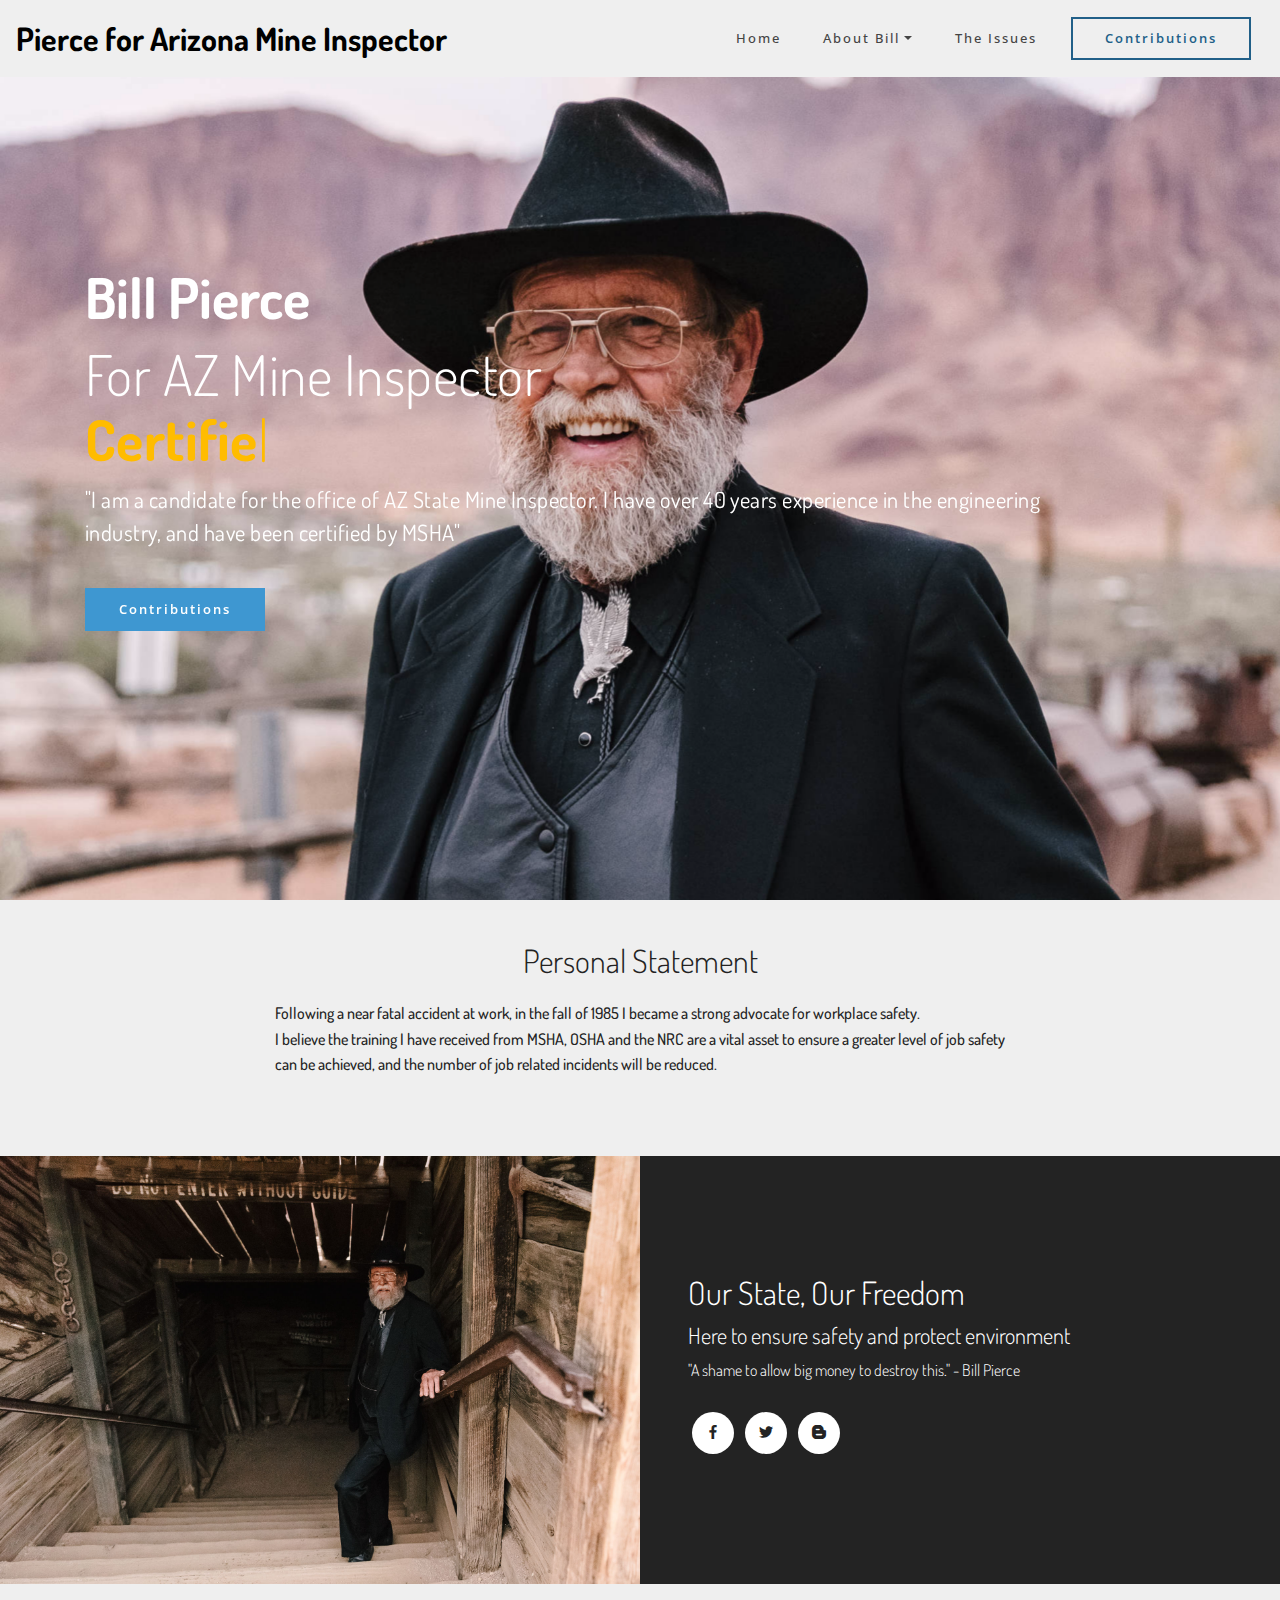
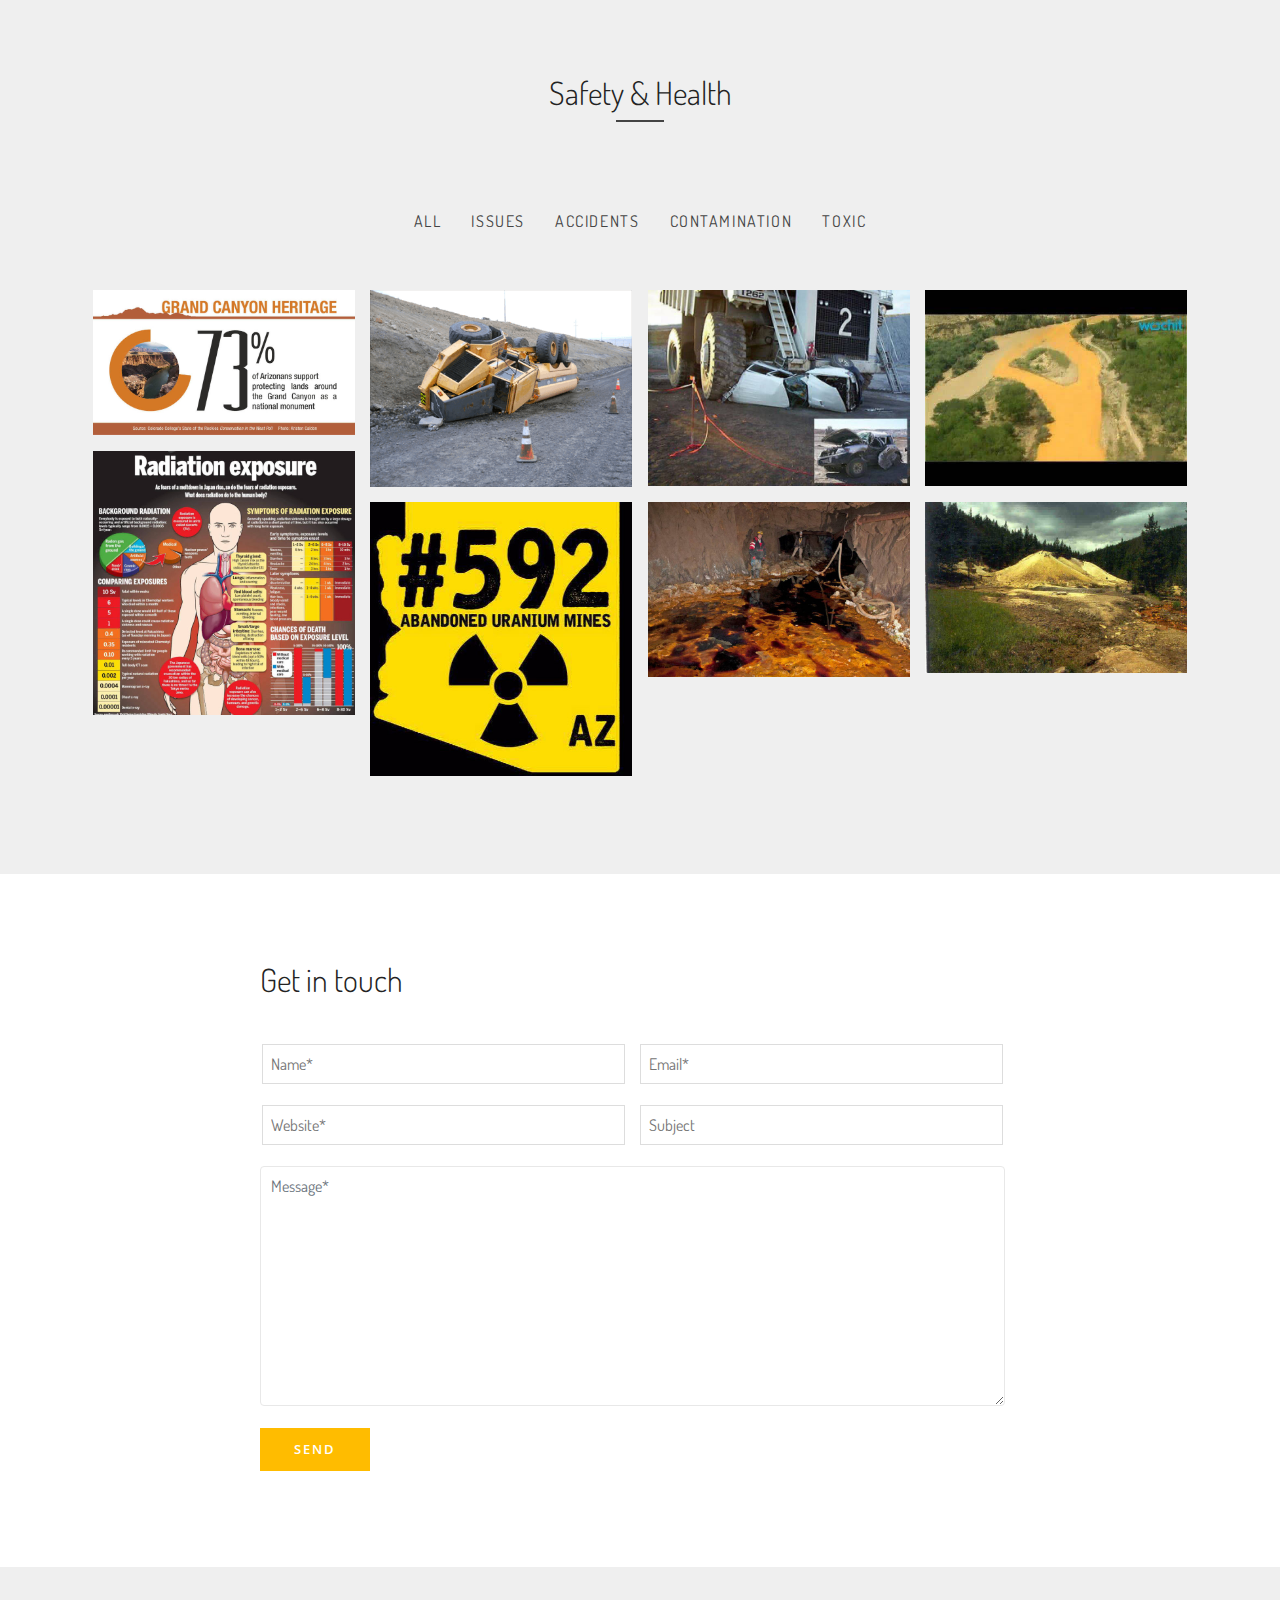
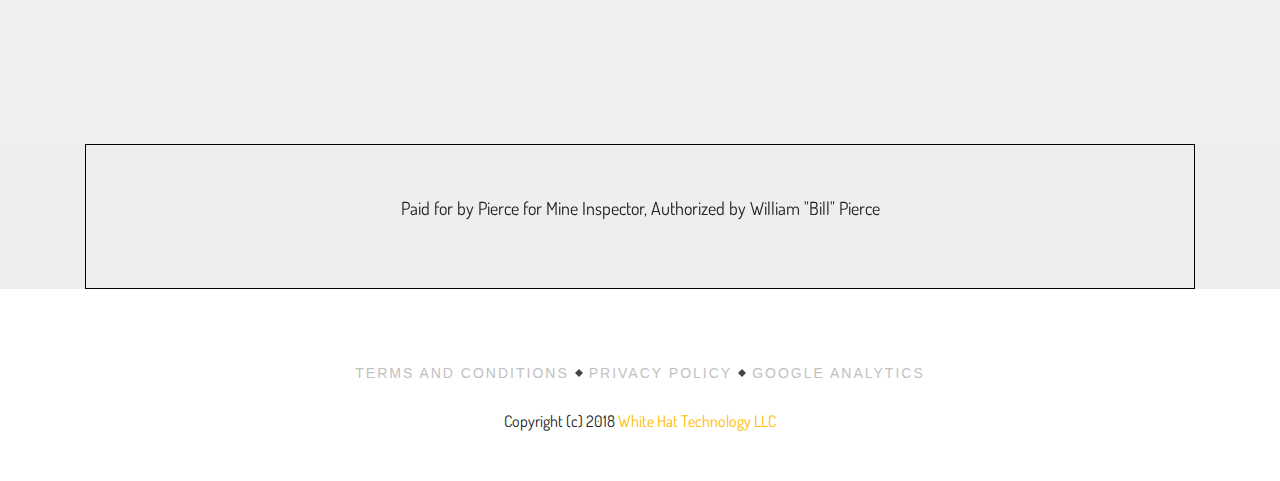
==== commit 444483e0: "create github pages" ====
--- a/index.html
+++ b/index.html
@@ -192,7 +192,7 @@
                 </h1>
                 <div data-form-alert="" hidden="">Thanks for filling out the form!
                 </div>
-                <form class="mbr-form" action="https://mobirise.com/" method="post" data-form-title="My Mobirise Form"><input type="hidden" name="email" data-form-email="true" value="gWsaoCCRyZmZ+jyykTzb4V4tii3BX2w0jTon06KfCi8txYwpzCLq38Umnmov4Xw9/n9wLrB0wRuZ56Be3nvGqkJ+duLo1vf2JBS0JEvwS+KiFXbiOLAJX/m2FKByyO2d" data-form-field="Email">
+                <form class="mbr-form" action="https://mobirise.com/" method="post" data-form-title="My Mobirise Form"><input type="hidden" name="email" data-form-email="true" value="t58Vq0m+bzjlvaX10PpEVtlIYs7DJOMdmJY8G6cOJvgwdH/O/3BfLWNGKw75UqVGP6KycitqfEII25uHwZ9nmb2xFNOXAUYD7us+BHzDY/CGJJoUdx2btJ7jx+UnV0s8" data-form-field="Email">
                     <div class="row input-main">
                         <div class="col-md-6 input-wrap" data-for="name">
                             <input type="text" class="field display-7" name="name" data-form-field="Name" placeholder="Name*" required="" id="name-form2-2d">
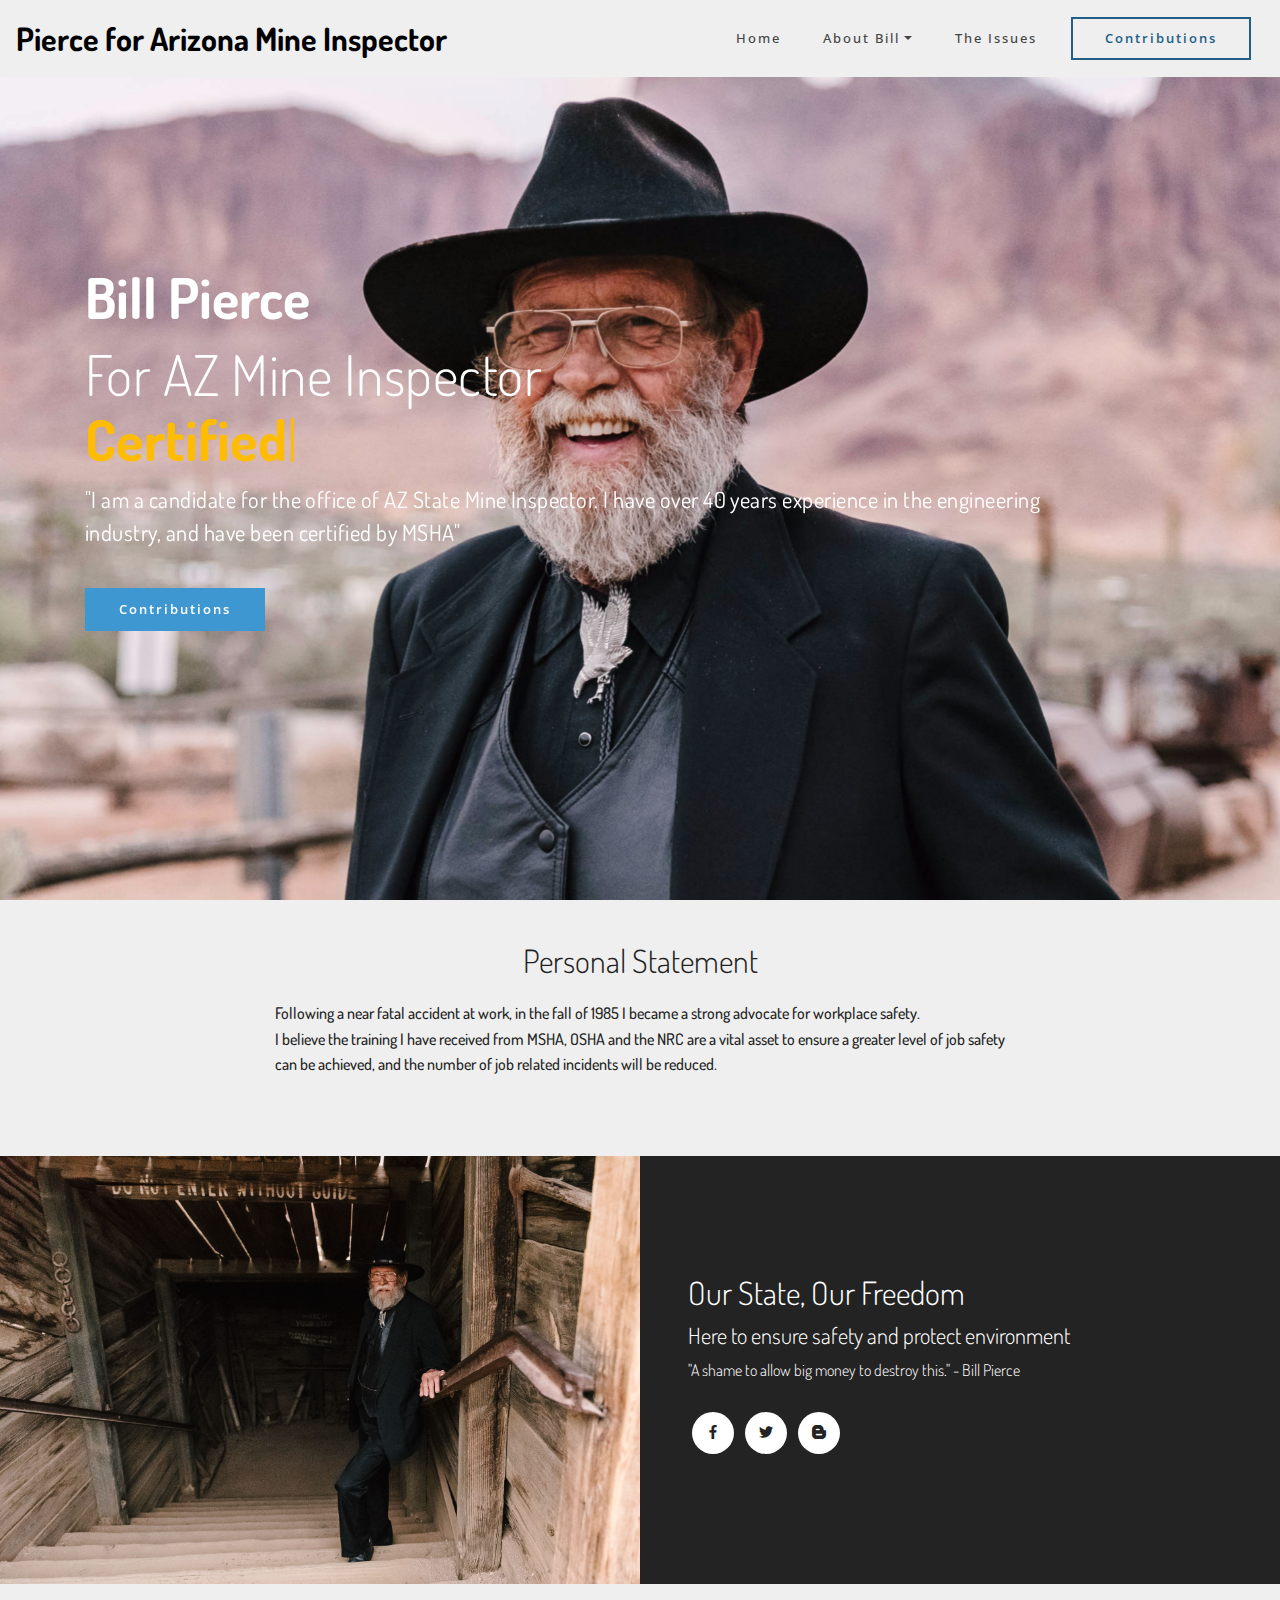
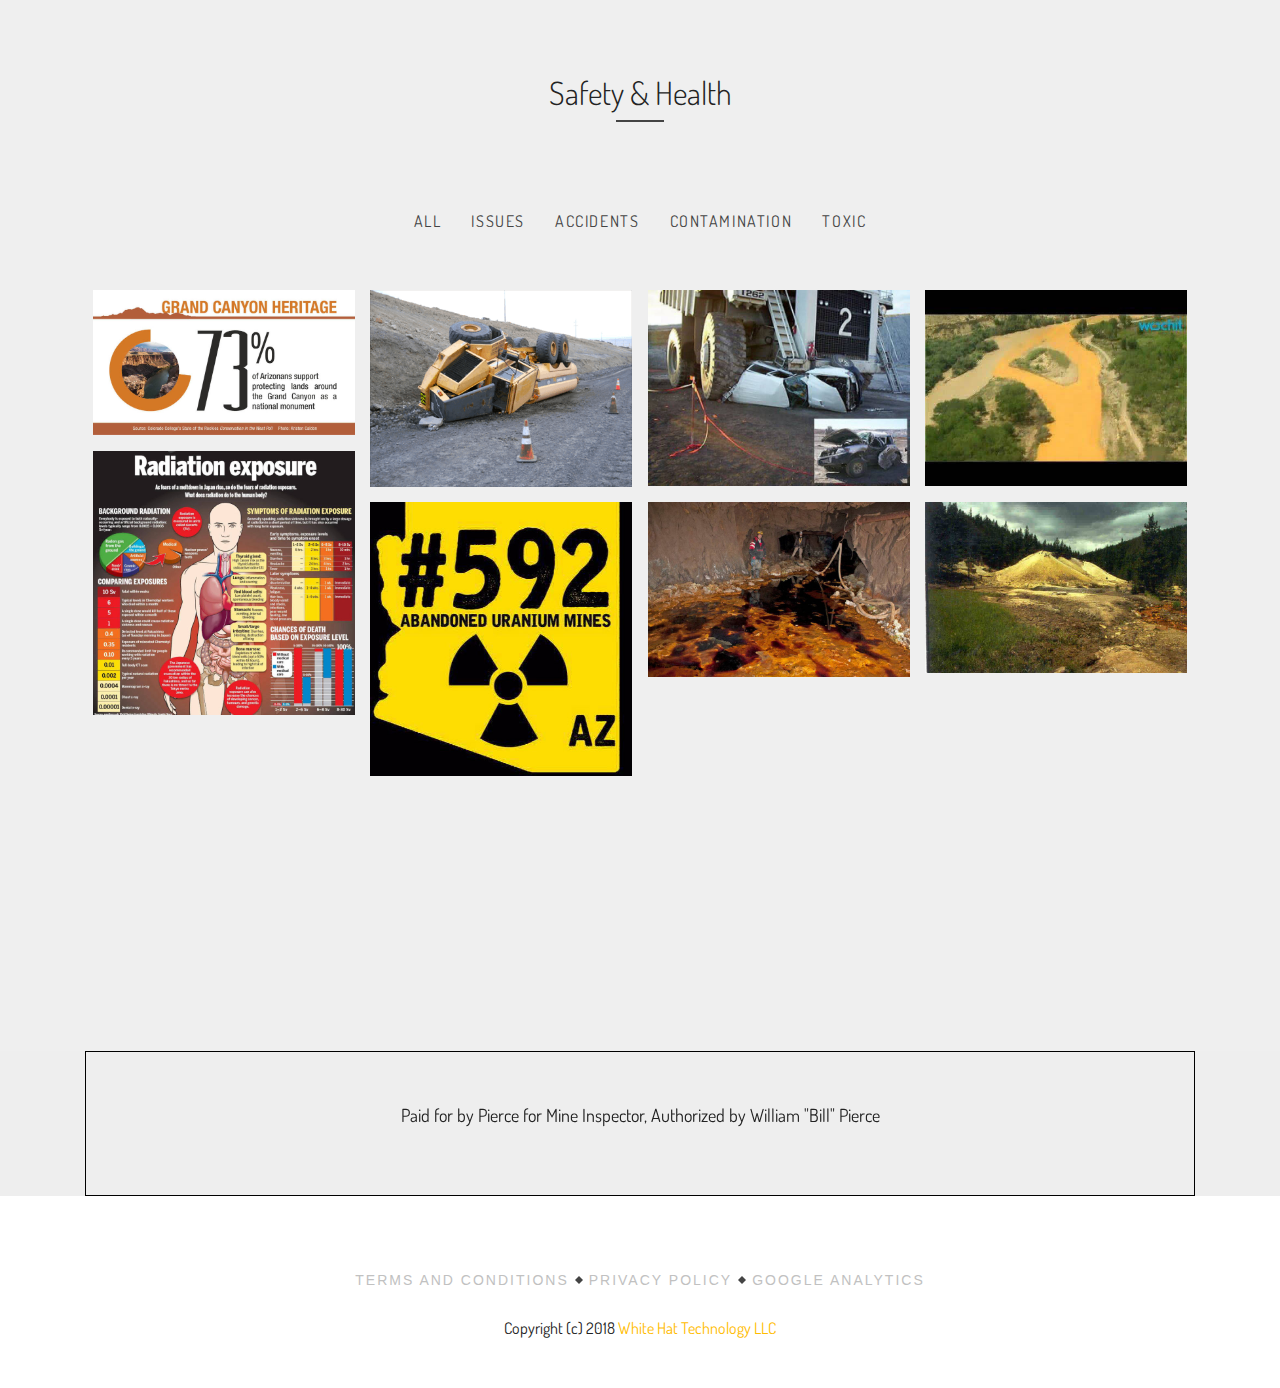
==== commit 8949fdb4: "create github pages" ====
--- a/index.html
+++ b/index.html
@@ -180,47 +180,6 @@
     </div>
 </section>
 
-<section class="cid-qYsl6s7U1v" id="form2-2d">
-
-    
-
-    
-    <div class="container">
-        <div class="row justify-content-center">
-            <div class="form-1 col-md-8 col-sm-12" data-form-type="formoid">
-                <h1 class="mbr-fonts-style mbr-section-heading display-2">Get in touch
-                </h1>
-                <div data-form-alert="" hidden="">Thanks for filling out the form!
-                </div>
-                <form class="mbr-form" action="https://mobirise.com/" method="post" data-form-title="My Mobirise Form"><input type="hidden" name="email" data-form-email="true" value="t58Vq0m+bzjlvaX10PpEVtlIYs7DJOMdmJY8G6cOJvgwdH/O/3BfLWNGKw75UqVGP6KycitqfEII25uHwZ9nmb2xFNOXAUYD7us+BHzDY/CGJJoUdx2btJ7jx+UnV0s8" data-form-field="Email">
-                    <div class="row input-main">
-                        <div class="col-md-6 input-wrap" data-for="name">
-                            <input type="text" class="field display-7" name="name" data-form-field="Name" placeholder="Name*" required="" id="name-form2-2d">
-                        </div>
-                        <div class="col-md-6 input-wrap" data-for="email">
-                            <input type="email" class="field display-7" name="email" data-form-field="Email" placeholder="Email*" required="" id="email-form2-2d">
-                        </div>
-                    </div>
-                    <div class="row input-main">
-                        <div class="col-md-6 input-wrap" data-for="website">
-                            <input type="text" class="field display-7" name="website" data-form-field="Website" placeholder="Website*" required="" id="website-form2-2d">
-                        </div>
-                        <div class="col-md-6 input-wrap" data-for="subject">
-                            <input type="text" class="field display-7" name="sujbect" data-form-field="Subject" placeholder="Subject" id="sujbect-form2-2d">
-                        </div>
-                    </div>
-                    <div class="form-group" data-for="message">
-                        <textarea type="text" class="form-control display-7" name="message" rows="7" placeholder="Message*" data-form-field="Message" id="message-form2-2d"></textarea>
-                    </div>
-                    <span class="input-group-btn">
-                        <button href="" type="submit" class="btn btn-form btn-primary display-4">SEND</button>
-                    </span>
-                </form>
-            </div>
-        </div>
-   </div>
-</section>
-
 <div id="custom-html-2e" custom-code="true" data-rv-view="46"><script type="text/javascript" defer src="//www.123formbuilder.com/embed/3963460.js" data-role="form" data-default-width="650px"></script></div>
 
 <section class="mbr-social-feed loading" id="feed-1a" data-facebook="BillPierceAz" data-twitter="BillPierceAZ" data-google="" data-posts="3" data-youtube="" data-rv-view="47" style="background-color: rgb(239, 239, 239); padding-top: 40px; padding-bottom: 40px;">
@@ -301,11 +260,11 @@
   <script src="assets/viewportchecker/jquery.viewportchecker.js"></script>
   <script src="assets/masonry/masonry.pkgd.min.js"></script>
   <script src="assets/imagesloaded/imagesloaded.pkgd.min.js"></script>
-  <script src="assets/bootstrapcarouselswipe/bootstrap-carousel-swipe.js"></script>
   <script src="assets/sociallikes/social-likes.js"></script>
+  <script src="assets/touchswipe/jquery.touch-swipe.min.js"></script>
   <script src="assets/smoothscroll/smooth-scroll.js"></script>
   <script src="assets/dropdown/js/script.min.js"></script>
-  <script src="assets/touchswipe/jquery.touch-swipe.min.js"></script>
+  <script src="assets/bootstrapcarouselswipe/bootstrap-carousel-swipe.js"></script>
   <script src="assets/social-feed-plugin/codebird.min.js"></script>
   <script src="assets/social-feed-plugin/moment.js"></script>
   <script src="assets/social-feed-plugin/en-gb.js"></script>
@@ -315,7 +274,6 @@
   <script src="assets/theme/js/script.js"></script>
   <script src="assets/gallery/player.min.js"></script>
   <script src="assets/gallery/script.js"></script>
-  <script src="assets/formoid/formoid.min.js"></script>
   
   
 </body>
--- a/assets/mobirise/css/mbr-additional.css
+++ b/assets/mobirise/css/mbr-additional.css
@@ -3126,38 +3126,6 @@
   background: #444444;
   display: inline-block;
 }
-.cid-qYsl6s7U1v {
-  padding-top: 90px;
-  padding-bottom: 90px;
-  background-color: #ffffff;
-}
-.cid-qYsl6s7U1v .mbr-section-heading {
-  margin-bottom: 1.5em;
-}
-.cid-qYsl6s7U1v .input-main {
-  width: 99.6%;
-  margin-left: .1em;
-}
-.cid-qYsl6s7U1v .form-1 {
-  margin: 0 1em;
-  padding: 0;
-}
-.cid-qYsl6s7U1v .input-wrap {
-  padding: 0;
-  margin-bottom: 1.3em;
-}
-.cid-qYsl6s7U1v .input-wrap input {
-  border: 1px solid #ddd;
-  padding-left: .5em;
-  height: 2.5em;
-  width: 96%;
-}
-.cid-qYsl6s7U1v .form-group textarea {
-  height: 15em;
-  background-color: white;
-  padding: 0.5em 0.6em;
-  width: 98%;
-}
 #custom-html-2e {
   /* Type valid CSS here */
 }
